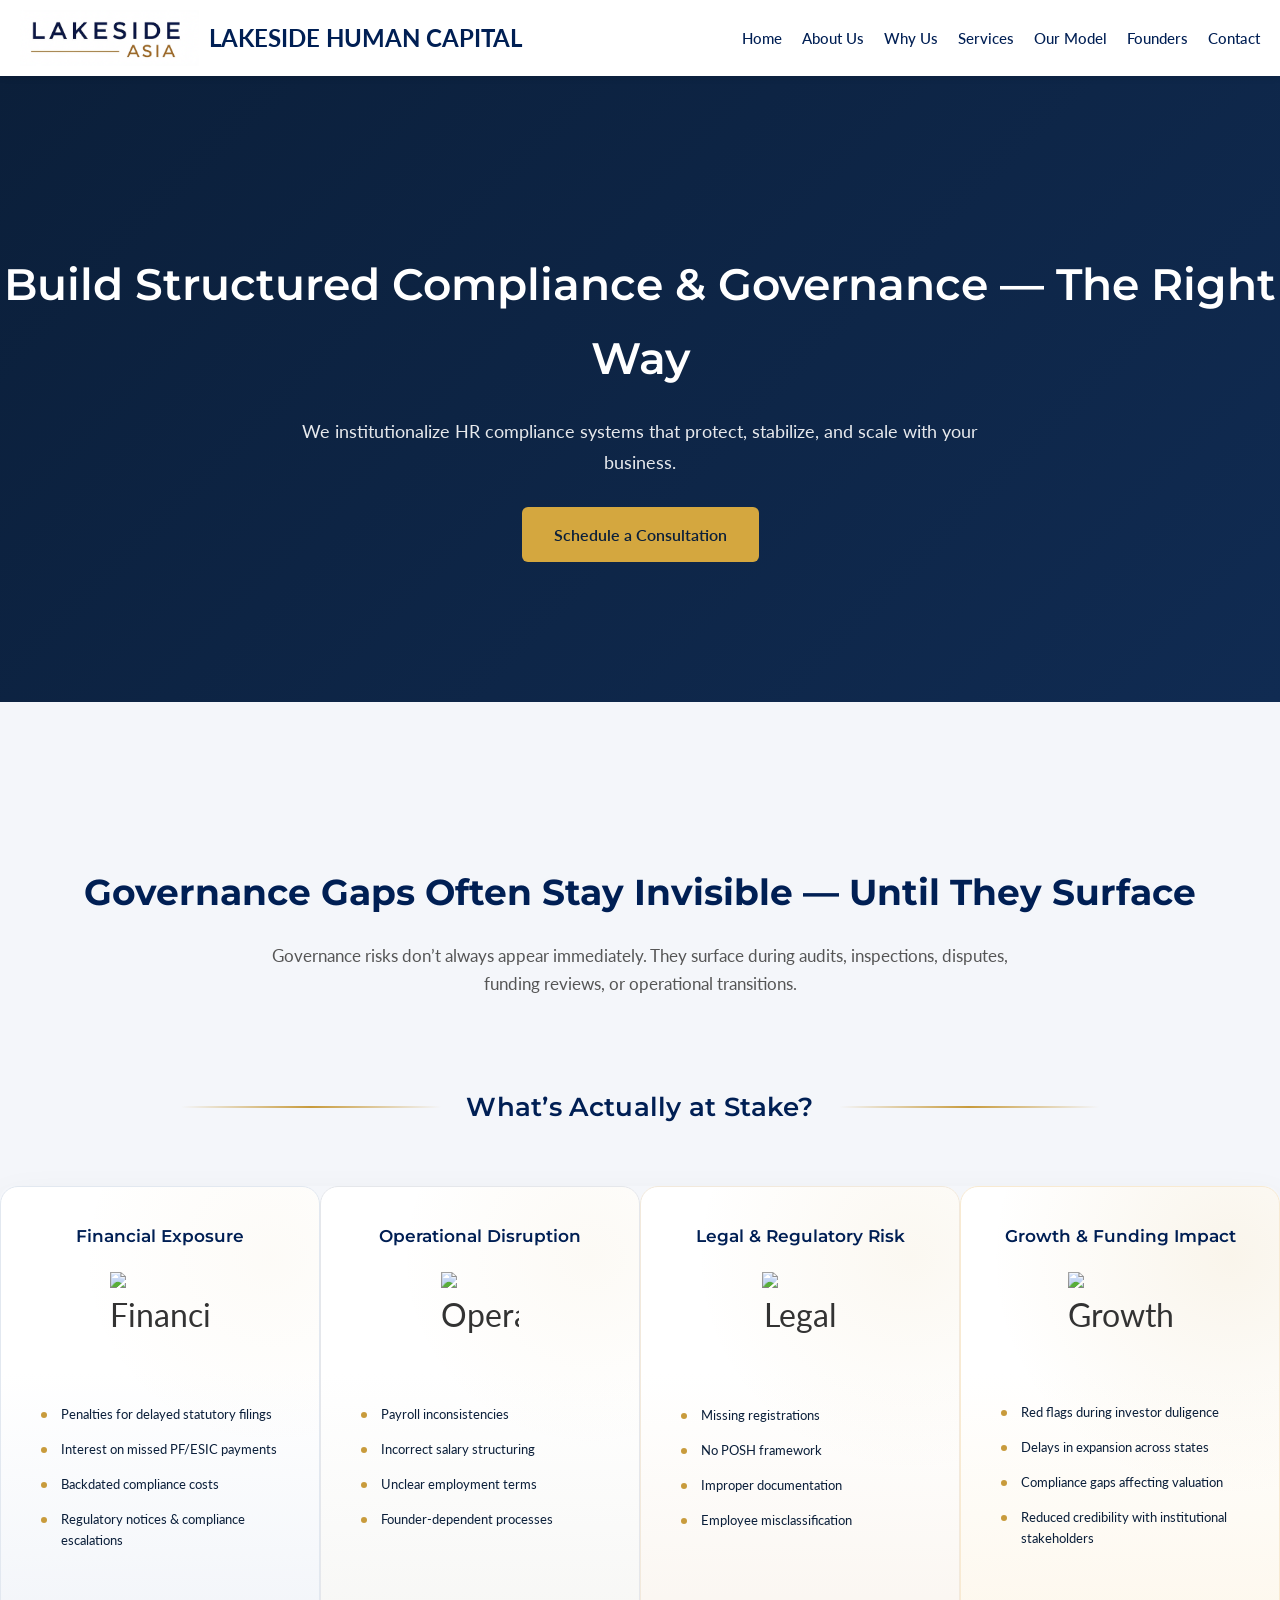
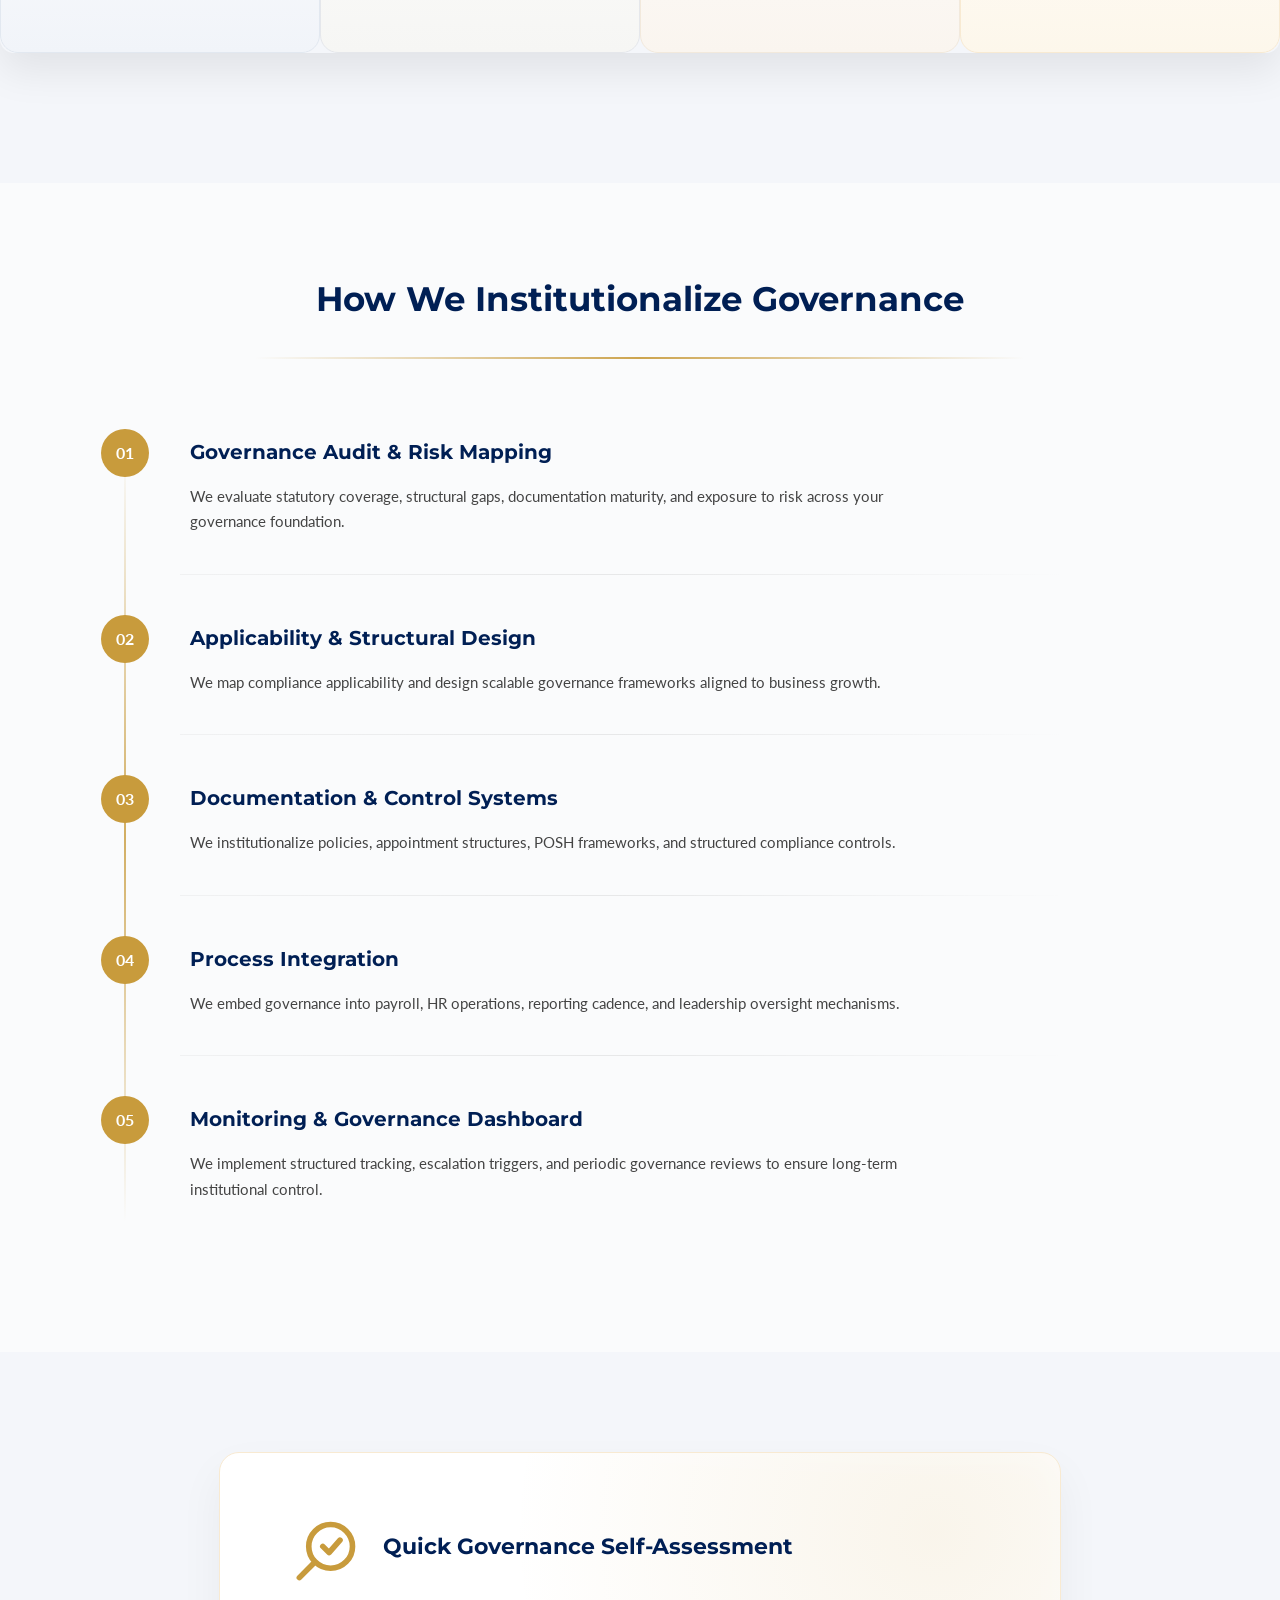
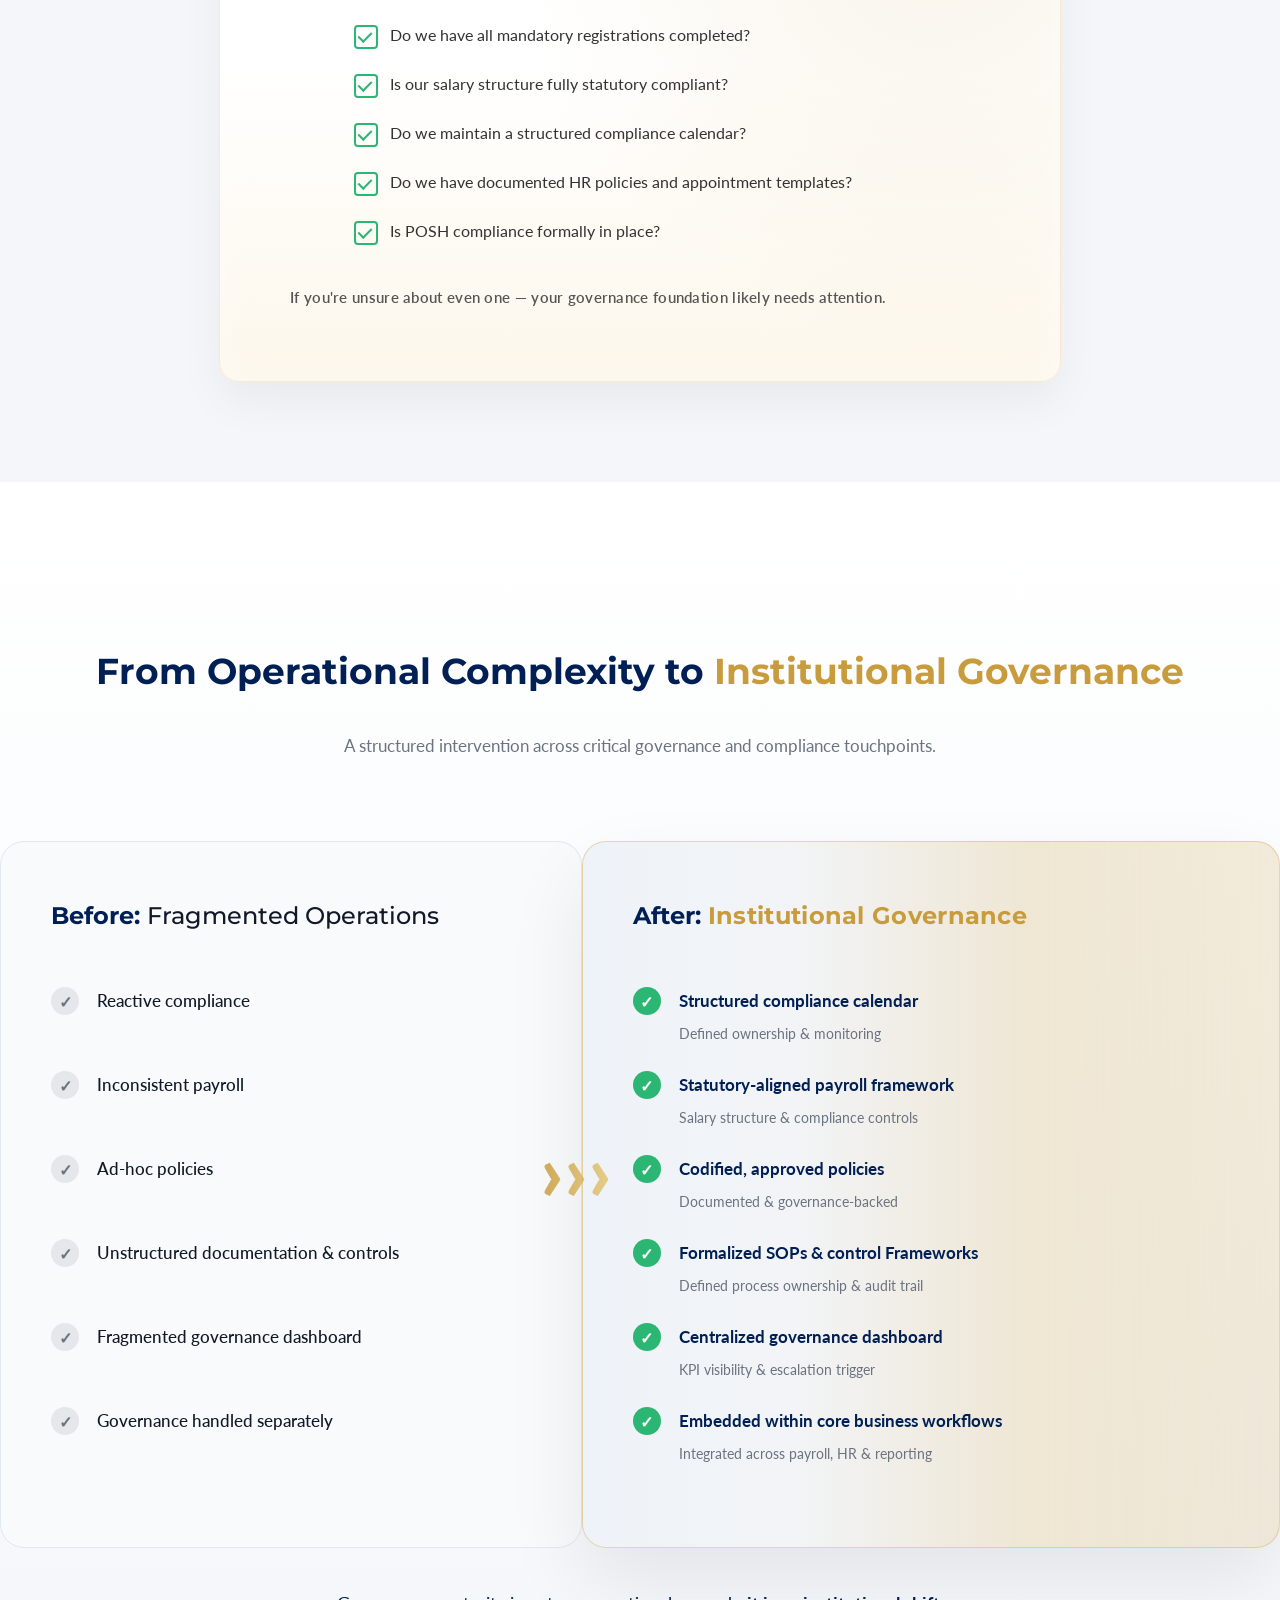
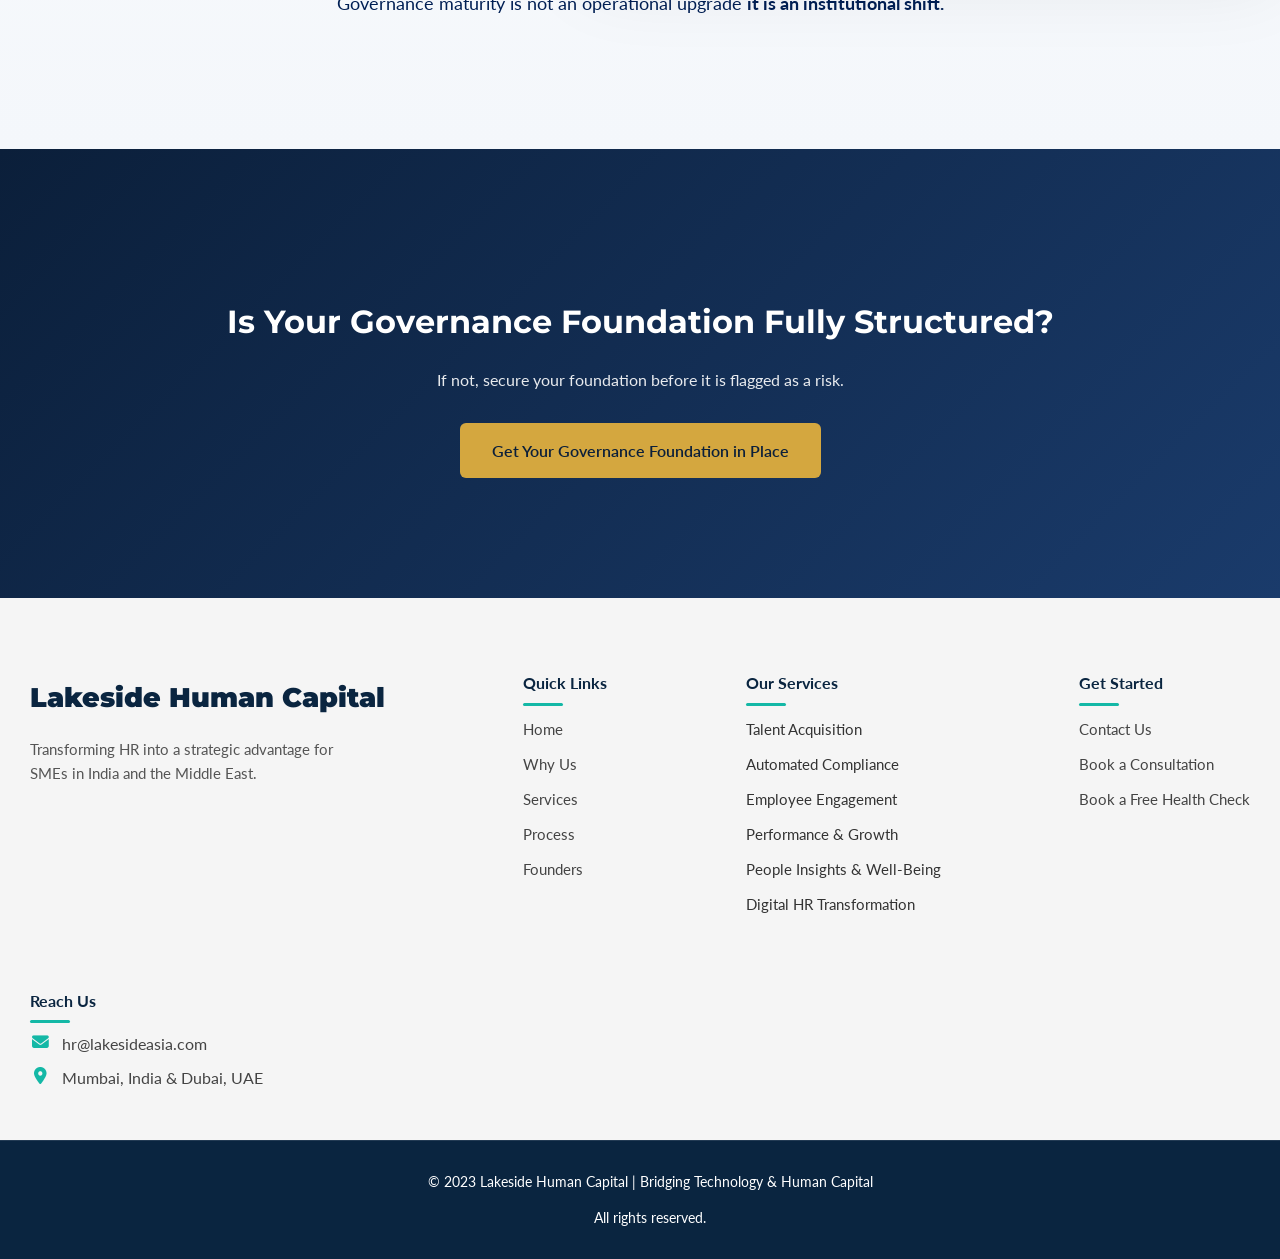
==== governance.html @ a08f35da "Update governance.html" ====
<!DOCTYPE html>
<html lang="en">
<head>
  <meta charset="UTF-8" />
  <meta name="viewport" content="width=device-width, initial-scale=1.0"/>
  <title>Lakeside Human Capital | People + Technology</title>

    <!-- ✅ Load Google Fonts -->
  <link href="https://fonts.googleapis.com/css2?family=Lato:wght@300;400;700&family=Montserrat:wght@500;600;700&display=swap" rel="stylesheet">

   <link rel="stylesheet" href="https://cdnjs.cloudflare.com/ajax/libs/font-awesome/6.4.0/css/all.min.css">
  <link rel="stylesheet" href="assets/css/style.css?v=5" />

  <!-- Smooth Scroll -->
  <style>
    html {
      scroll-behavior: smooth;
    }
  </style>

 </head>
<body>

 <!-- Header -->
<header>
  <a href="index.html" class="brand">
    <img src="assets/Lakeside Human Capital Logo.png" alt="Lakeside Human Capital Logo" class="logo-img" />
    <span class="brand-name">
      <strong class="brand-bold">LAKESIDE HUMAN CAPITAL</strong> 
    </span>
  </a>
      <!-- add this inside header, after your <nav> -->
  <button class="menu-toggle" aria-label="Open menu" aria-expanded="false">☰</button>
  
  <nav>
    <ul>
      <li><a href="/" class="active">Home</a>
      <li><a href="about.html">About Us</a></li>
      <li><a href="#why-us">Why Us</a></li>
      <li><a href="services.html">Services</a></li>
      <li><a href="#our-model">Our Model</a></li>
      <li><a href="#about">Founders</a></li>
      <li><a href="contact.html">Contact</a></li>
    </ul>
  </nav>
</header>
  

  <!-- ✅ Add the mobile nav block right AFTER the header -->
  <nav class="mobile-nav" aria-hidden="true">
    <ul>
      <li><a href="#home">Home</a></li>
      <li><a href="about.html">About Us</a></li>
      <li><a href="#why-us">Why Us</a></li>
      <li><a href="#services">Services</a></li>
      <li><a href="#our-model">Our Model</a></li>
      <li><a href="#about">Founders</a></li>
      <li><a href="contact.html">Contact</a></li>
    </ul>
  </nav>

 <!-- ================= HERO SECTION ================= -->

<section class="governance-hero">
  <div class="container">
    <h1>Build Structured Compliance & Governance — The Right Way</h1>
    <p class="hero-subtext">
      We institutionalize HR compliance systems that protect, stabilize, and scale with your business.
    </p>
    <a href="#" class="primary-btn">Schedule a Consultation</a>
  </div>
</section>



<!-- ================= AWARENESS SECTION ================= -->

  <section class="governance-awareness">
  <div class="container">

    <h2>Governance Gaps Often Stay Invisible — Until They Surface</h2>

    <p class="awareness-intro">
      Governance risks don’t always appear immediately. They surface during audits,
      inspections, disputes, funding reviews, or operational transitions.
    </p>

    <div class="stake-header">
      <span class="stake-line"></span>
      <h3>What’s Actually at Stake?</h3>
      <span class="stake-line"></span>
    </div>

        <div class="cards-row">

        <!-- Card 1: Financial Exposure -->
        <div class="card-financial">
          <h2 class="card-title card-title-financial">Financial Exposure</h2>
          <img
            class="card-icon"
            src="https://static.codia.ai/s/20260228170225-image_2923df8c-c783-4b1c-b81a-6d0dd4dacc1b.png"
            width="88" height="60"
            alt="Financial Exposure icon"
          />
          <ul class="bullet-list" style="margin-top:20px;">
            <li class="bullet-item">
              <p class="bullet-text bullet-text-financial-1">Penalties for delayed statutory filings</p>
            </li>
            <li class="bullet-item">
              <p class="bullet-text bullet-text-financial-2">Interest on missed PF/ESIC payments</p>
            </li>
            <li class="bullet-item">
              <p class="bullet-text bullet-text-financial-3">Backdated compliance costs</p>
            </li>
                        <li class="bullet-item">
              <p class="bullet-text bullet-text-financial-3">Regulatory notices & compliance escalations</p>
            </li>
          </ul>
        </div>

        <!-- Card 2: Operational Disruption -->
        
          <div class="card-operational">
            <h2 class="card-title card-title-operational">Operational Disruption</h2>
            <img
              class="card-icon"
              src="https://static.codia.ai/s/20260228170225-image_1666ac83-fdac-48ef-8e95-d6273c34fb3f.png"
              width="74" height="64"
              alt="Operational Disruption icon"
            />
            <ul class="bullet-list" style="margin-top:20px;">
              <li class="bullet-item">
                <p class="bullet-text bullet-text-operational-1">Payroll inconsistencies</p>
              </li>
              <li class="bullet-item">
                <p class="bullet-text bullet-text-operational-2">Incorrect salary structuring</p>
              </li>
              <li class="bullet-item">
                <p class="bullet-text bullet-text-operational-3">Unclear employment terms</p>
              </li>
              <li class="bullet-item">
                <p class="bullet-text bullet-text-operational-4">Founder-dependent processes</p>
              </li>
            </ul>
          </div>
        

        <!-- Card 3: Legal & Regulatory Risk -->
        <div class="card-legal">
          <h2 class="card-title card-title-legal">Legal &amp; Regulatory Risk</h2>
          <img
            class="card-icon"
            src="https://static.codia.ai/s/20260228170225-image_c558d57e-c07f-4dfd-801f-42fd0d0f480d.png"
            width="69" height="61"
            alt="Legal and Regulatory Risk icon"
          />
          <ul class="bullet-list" style="margin-top:21px;">
            <li class="bullet-item">
              <p class="bullet-text bullet-text-legal-1">Missing registrations</p>
            </li>
            <li class="bullet-item">
              <p class="bullet-text bullet-text-legal-2">No POSH framework</p>
            </li>
            <li class="bullet-item">
              <p class="bullet-text bullet-text-legal-3">Improper documentation</p>
            </li>
            <li class="bullet-item">
              <p class="bullet-text bullet-text-legal-4">Employee misclassification</p>
            </li>
          </ul>
        </div>

        <!-- Card 4: Growth & Funding Impact -->
        <div class="card-growth">
          <h2 class="card-title card-title-growth">Growth &amp; Funding Impact</h2>
          <img
            class="card-icon"
            src="https://static.codia.ai/s/20260228170225-image_f20ab181-36a1-46d6-8f00-a669fbfe04bb.png"
            width="75" height="49"
            alt="Growth and Funding Impact icon"
          />
          <ul class="bullet-list" style="margin-top:18px;">
            <li class="bullet-item">
              <p class="bullet-text bullet-text-growth-1">Red flags during investor duligence</p>
            </li>
            <li class="bullet-item">
              <p class="bullet-text bullet-text-growth-2">Delays in expansion across states</p>
            </li>
            <li class="bullet-item">
              <p class="bullet-text bullet-text-growth-4">Compliance gaps affecting valuation</p>
            </li>
            <li class="bullet-item">
              <p class="bullet-text bullet-text-growth-4">Reduced credibility with institutional stakeholders</p>
            </li>
          </ul>
        </div>

        </div>
      
    </div>
</section>



  <!-- ================= HOW WE INSTITUTIONALIZE GOVERNANCE ================= -->

<section class="governance-framework">
  <div class="framework-container">

    <h2 class="framework-heading">
      How We Institutionalize Governance
    </h2>

    <div class="framework-steps">

      <!-- Step 01 -->
      <div class="framework-step">
        <div class="step-left">
          <div class="step-circle">01</div>
        </div>
        <div class="step-right">
          <h3>Governance Audit & Risk Mapping</h3>
          <p>
            We evaluate statutory coverage, structural gaps, documentation maturity,
            and exposure to risk across your governance foundation.
          </p>
        </div>
      </div>

      <!-- Step 02 -->
      <div class="framework-step">
        <div class="step-left">
          <div class="step-circle">02</div>
        </div>
        <div class="step-right">
          <h3>Applicability & Structural Design</h3>
          <p>
            We map compliance applicability and design scalable governance
            frameworks aligned to business growth.
          </p>
        </div>
      </div>

      <!-- Step 03 -->
      <div class="framework-step">
        <div class="step-left">
          <div class="step-circle">03</div>
        </div>
        <div class="step-right">
          <h3>Documentation & Control Systems</h3>
          <p>
            We institutionalize policies, appointment structures, POSH frameworks,
            and structured compliance controls.
          </p>
        </div>
      </div>

      <!-- Step 04 -->
      <div class="framework-step">
        <div class="step-left">
          <div class="step-circle">04</div>
        </div>
        <div class="step-right">
          <h3>Process Integration</h3>
          <p>
            We embed governance into payroll, HR operations, reporting cadence,
            and leadership oversight mechanisms.
          </p>
        </div>
      </div>

      <!-- Step 05 -->
      <div class="framework-step">
        <div class="step-left">
          <div class="step-circle">05</div>
        </div>
        <div class="step-right">
          <h3>Monitoring & Governance Dashboard</h3>
          <p>
            We implement structured tracking, escalation triggers, and periodic
            governance reviews to ensure long-term institutional control.
          </p>
        </div>
      </div>

    </div>

  </div>
</section>

  

<!-- ================= SELF ASSESSMENT ================= -->

<section class="governance-selfcheck">
  <div class="container">

    <div class="selfcheck-card">

      <div class="selfcheck-header">
<div class="selfcheck-icon">
  <svg width="68" height="68" viewBox="0 0 24 24" fill="none"
       stroke="#c89b3c" stroke-width="1.8"
       stroke-linecap="round" stroke-linejoin="round">

    <!-- Magnifier Circle -->
    <circle cx="13" cy="11" r="7"></circle>

    <!-- Handle (now on left side) -->
    <line x1="7.5" y1="16.5" x2="3" y2="21"></line>

    <!-- Check inside circle (correct direction) -->
    <polyline points="10.5 11 12.5 13 16 9"></polyline>

  </svg>
</div>
        <h3>Quick Governance Self-Assessment</h3>
      </div>

      <ul class="selfcheck-list">
        <li>
          <span class="custom-check"></span>
          Do we have all mandatory registrations completed?
        </li>
        <li>
          <span class="custom-check"></span>
          Is our salary structure fully statutory compliant?
        </li>
        <li>
          <span class="custom-check"></span>
          Do we maintain a structured compliance calendar?
        </li>
        <li>
          <span class="custom-check"></span>
          Do we have documented HR policies and appointment templates?
        </li>
        <li>
          <span class="custom-check"></span>
          Is POSH compliance formally in place?
        </li>
      </ul>

      <p class="selfcheck-note">
        If you're unsure about even one — your governance foundation likely needs attention.
      </p>

    </div>

  </div>
</section>



<!-- =========================================
     GOVERNANCE STORY SECTION - PREMIUM - 3
========================================= -->

<section class="governance-story-section">
  <div class="container">

    <!-- Header -->
    <div class="story-header">
      <h2>From Operational Complexity to <span>Institutional Governance</span></h2>
      <p>
        A structured intervention across critical governance and compliance touchpoints.
      </p>
    </div>

    <!-- Two Containers -->
    <div class="story-wrapper">

      <!-- BEFORE CONTAINER -->
      <div class="story-container story-container-before">
        <h3>Before: <span class="before-highlight">Fragmented Operations</span></h3>

        <ul class="story-list">
          <li>
            <span class="check check-muted">✓</span>
            <div class="story-text">
              <strong>Reactive compliance</strong>
            </div>
          </li>

          <li>
            <span class="check check-muted">✓</span>
            <div class="story-text">
              <strong>Inconsistent payroll</strong>
            </div>
          </li>

          <li>
            <span class="check check-muted">✓</span>
            <div class="story-text">
              <strong>Ad-hoc policies</strong>
            </div>
          </li>

          <li>
            <span class="check check-muted">✓</span>
            <div class="story-text">
              <strong>Unstructured documentation & controls</strong>
            </div>
          </li>

                    <li>
            <span class="check check-muted">✓</span>
            <div class="story-text">
              <strong>Fragmented governance dashboard</strong>
            </div>
          </li>

          <li>
  <span class="check check-muted">✓</span>
  <div class="story-text">
    <strong>Governance handled separately</strong>
  </div>
</li>
          
        </ul>
      </div>

<!-- CHEVRON FLOW -->
<div class="story-flow">
    <span>&#8250;&#8250;&#8250;</span>
</div>
      
      <!-- AFTER CONTAINER -->
      <div class="story-container story-container-after">
        <h3>After: <span class="after-highlight">Institutional Governance</span></h3>

        <ul class="story-list">
          <li>
            <span class="check check-green">✓</span>
            <div class="story-text">
              <strong>Structured compliance calendar</strong>
              <span class="sub">Defined ownership & monitoring</span>
            </div>
          </li>

          <li>
            <span class="check check-green">✓</span>
            <div class="story-text">
              <strong>Statutory-aligned payroll framework</strong>
              <span class="sub">Salary structure & compliance controls</span>
            </div>
          </li>

          <li>
            <span class="check check-green">✓</span>
            <div class="story-text">
              <strong>Codified, approved policies</strong>
              <span class="sub">Documented & governance-backed</span>
            </div>
          </li>

          <li>
            <span class="check check-green">✓</span>
            <div class="story-text">
              <strong>Formalized SOPs & control Frameworks</strong>
              <span class="sub">Defined process ownership & audit trail</span>
            </div>
          </li>

                    <li>
            <span class="check check-green">✓</span>
            <div class="story-text">
              <strong>Centralized governance dashboard</strong>
              <span class="sub">KPI visibility & escalation trigger</span>
            </div>
          </li>

          <li>
  <span class="check check-green">✓</span>
  <div class="story-text">
    <strong>Embedded within core business workflows</strong>
    <span class="sub">Integrated across payroll, HR & reporting</span>
  </div>
</li>          
          
        </ul>
      </div>

           
    </div>

         

    <!-- Closing Line -->
    <div class="story-closing">
      Governance maturity is not an operational upgrade <strong>it is an institutional shift.</strong>
    </div>

  </div>
</section>

  


  <!-- ================= GOVERNANCE CTA ================= -->

  <section class="governance-cta">
  <div class="container">

    <h2>Is Your Governance Foundation Fully Structured?</h2>

    <p class="cta-text">
      If not, secure your foundation before it is flagged as a risk.
    </p>

    <a href="#" class="primary-btn">
      Get Your Governance Foundation in Place
    </a>

  </div>
</section>


<!-- ================== FOOTER ================== -->
<footer class="site-footer">
  <div class="footer-container">

    <!-- Column 1: Brand + Tagline -->
    <div class="footer-column footer-brand">
      <h3 class="footer-logo">Lakeside Human Capital</h3>
      <p class="footer-tagline">
        Transforming HR into a strategic advantage for SMEs in India and the Middle East.
      </p>
    </div>

    <!-- Column 2: Quick Links -->
    <div class="footer-column explore-sub">
      <h4 class="sub-heading teal-underline">Quick Links</h4>
      <ul>
        <li><a href="./index.html">Home</a></li>
        <li><a href="./index.html#why-us">Why Us</a></li>
        <li><a href="./index.html#services">Services</a></li>
        <li><a href="./index.html#our-model">Process</a></li>
        <li><a href="./index.html#about">Founders</a></li>
      </ul>
    </div>

    <!-- Column 3: Our Services -->
    <div class="footer-column explore-sub">
      <h4 class="sub-heading teal-underline">Our Services</h4>
      <ul>
        <li><a href="./services/talent-acquisition.html">Talent Acquisition</a></li>
        <li><a href="./services/automated-compliance.html">Automated Compliance</a></li>
        <li><a href="./services/employee-engagement.html">Employee Engagement</a></li>
        <li><a href="./services/performance-management.html">Performance & Growth</a></li>
        <li><a href="./services/wellbeing.html">People Insights & Well-Being</a></li>
        <li><a href="./services/HR-transformation.html">Digital HR Transformation</a></li>
      </ul>
    </div>

    <!-- Column 4: Get Started (New CTA Column) -->
    <div class="footer-column explore-sub">
      <h4 class="sub-heading teal-underline">Get Started</h4>
      <ul>
        <li><a href="./contact.html">Contact Us</a></li>
        <li><a href="https://calendly.com/sweetyvasani/30min" target="_blank" rel="noopener noreferrer">Book a Consultation</a></li>
        <li><a href="https://forms.gle/rsZpRCJudDQxaKkz8" target="_blank" rel="noopener noreferrer">Book a Free Health Check</a></li>
      </ul>
    </div>

    <!-- Column 5: Reach Us (Renamed Contact Column) -->
    <div class="footer-column footer-contact">
      <h4 class="sub-heading teal-underline">Reach Us</h4>
      <p>
        <i class="fa-solid fa-envelope"></i>
        <a href="mailto:hr@lakesideasia.com">hr@lakesideasia.com</a>
      </p>
      <p>
        <i class="fa-solid fa-location-dot"></i>
        Mumbai, India & Dubai, UAE
      </p>
    </div>

  </div>

  <!-- Bottom line -->
  <div class="footer-bottom">
    <p>© 2023 Lakeside Human Capital | Bridging Technology & Human Capital</p>
    <p>All rights reserved.</p>
  </div>
</footer>

  <script>
document.addEventListener('DOMContentLoaded', function() {
  const toggle = document.querySelector('.menu-toggle');
  const mobileNav = document.querySelector('.mobile-nav');

  if (!toggle || !mobileNav) return;

  toggle.addEventListener('click', function(e) {
    e.stopPropagation();
    mobileNav.classList.toggle('open');
    const opened = mobileNav.classList.contains('open');
    toggle.setAttribute('aria-expanded', opened ? 'true' : 'false');
  });

  // close when clicking outside the mobile menu
  document.addEventListener('click', function(e) {
    if (!mobileNav.classList.contains('open')) return;
    if (mobileNav.contains(e.target) || toggle.contains(e.target)) return;
    mobileNav.classList.remove('open');
    toggle.setAttribute('aria-expanded', 'false');
  });
});
</script>



</body>
</html>
---- assets/css/style.css ----
/* ================== GLOBAL ================== */
body {
  margin: 0;
  font-family: 'Lato', sans-serif;
  color: #333;
  line-height: 1.7;
}

/* Force hide hamburger on desktop */
.menu-toggle {
  display: none !important;
}

/* Headings & Brand Font */
h1, h2, h3 {
  font-family: 'Montserrat', sans-serif;  
}

.navbar-brand {
  font-family: 'Montserrat', sans-serif;
  font-weight: 700;
  letter-spacing: 1px;
  color: #0b1f3b;
}

html, body {
  overflow-x: hidden;
}

/* ================== GLOBAL SECTION HEADINGS ================== */

.section-title {
  font-size: 2.2rem;
  font-weight: 700;
  color: #001F54;
  text-align: center;
  margin-bottom: 20px;
}

.section-subtitle {
  font-size: 1rem;
  color: #4b5563;
  line-height: 1.6;
  max-width: 700px;
  margin: 0 auto 50px;
  text-align: center;
}

/* ================== GLOBAL MOBILE HEADING FIX ================== */

@media (max-width: 768px) {

  .section-title,
  .page-header h1,
  .lakeside-difference .section-title,
  .framework-blueprint .section-title,
  .growth-dilemma .section-title {
    font-size: 22px !important;
    line-height: 1.3;
    margin-bottom: 16px;
    padding: 0 1.2rem;
  }

}

/* ================== HEADER ================== */
header {
  position: fixed;          
  top: 0;
  left: 0;
  width: 100%;
  display: flex;
  align-items: center;   /* keeps logo + text aligned vertically */
  justify-content: space-between;   /* ✅ logo left, nav right */
  background: #fff;        /* White background */
  padding: 10px 20px;
  z-index: 1000;
  box-shadow: 0 2px 6px rgba(0,0,0,0.1); /* subtle shadow */
  box-sizing: border-box;   /* ✅ include padding inside width */
}

/* Brand block (logo + text) */
header .brand {
  display: flex;
  align-items: center;   /* ✅ keeps text vertically centered with logo */
  text-decoration: none;
  flex-shrink: 0;   /* ✅ logo never shrinks */
}

header img {
  height: 64px;   /* mobile / default */
  width: auto;
}

@media (min-width: 1024px) {
  header img {
    height: 56px; /* desktop */
  }
}

header .brand-name {
  font-size: 24px;
  font-weight: 600;
  color: #001F54;   /* Navy text */
  margin-left: 10px;
  white-space: nowrap;   /* ✅ keeps text on one line */
}

/* navigation menu */

header nav {
  flex: 1;               /* ✅ nav takes remaining space */
  display: flex;
  justify-content: flex-end; /* ✅ push items to the right */
  min-width: 0;          /* ✅ allow shrinking */
}

header nav ul {
  display: flex;
  flex-wrap: wrap;       /* ✅ prevent overflow by wrapping */
  list-style: none;
  margin: 0;
  padding: 0;
}

header nav ul li {
  margin-left: 20px;
  white-space: nowrap;   /* ✅ keep items on one line each */
}

header nav ul li a {
  text-decoration: none;
  font-size: 15px;  /* ✅ slightly smaller text */
  font-weight: 500;
  color: #001F54;   /* Navy text */
  transition: color 0.3s ease, border-bottom 0.3s ease;
}

header nav ul li a:hover {
  color: #14b8a6; /* ✅ Teal hover */
  border-bottom: 2px solid #14b8a6; /* ✅ Teal underline */
  padding-bottom: 2px;
}

/* Push page content down so it doesn’t hide under sticky nav */
body {
  padding-top: 70px; /* adjust depending on navbar height */
}

/* ================== HERO ================== */
.hero {
  display: flex;
  justify-content: center; /* ✅ aligns text to the center */
  align-items: center; 
  text-align: center;          
  padding: 3rem 1.5rem;
  background-image: 
  linear-gradient(rgba(0, 90, 156, 0.5), rgba(0, 90, 156, 0.6)),
  url('https://images.unsplash.com/photo-1556761175-5973dc0f32e7?q=80&w=2832&auto=format&fit=crop');
  background-size: cover;
  background-position: center;
  background-repeat: no-repeat;
  position: relative;
  min-height: 450px;
  color: #fff;
  padding-top: 6rem;
}

/* Dark overlay */
.hero::before {
  content: "";
  position: absolute;
  top: 0; left: 0; right: 0; bottom: 0;
  background: rgba(0, 0, 0, 0.35);
  z-index: 0;
}

.hero-content {
  position: relative;
  z-index: 1;
  max-width: 1250px;
  width: 100%;
  margin: 0 auto;
  animation: fadeIn 1.5s ease-in-out;
  transform: translateY(-40px);   /* ⬅ moves text upward only */
  }

/* Heading */
.hero h1 {
  font-size: 3.2rem;
  margin-bottom: 56px;  /* ✅ increase spacing below heading */
  font-weight: 700;
  color: #fff;
  white-space: normal; /* ✅ allow wrapping */
  text-shadow: 2px 2px 6px rgba(0,0,0,0.5);
  animation: fadeInUp 1.2s ease-in-out;
  line-height: 1.05;
  leading:tight; 
 }

.hero-subline {
  font-size: 12px;
  font-weight: 500;
  opacity: 0.85;
  letter-spacing: 0.5px;
  color: rgba(255, 255, 255, 0.85);
  margin-top: 0;
  margin-bottom: 26px;
}

/* Subtext */
.hero p {
  font-size: 1.2rem;
  margin-top: 0.5rem; /* ✅ Add this to control spacing from heading */
  margin-bottom: 36px;
  line-height: 1.6;
  color: #fff;
  white-space: normal;
  text-shadow: 1px 1px 4px rgba(0,0,0,0.5);
  animation: fadeInUp 1.5s ease-in-out;
  max-width: 900px;
  margin-left: auto;  /* ✅ Add this */
  margin-right: auto; /* ✅ Add this */
}

/* CTA Buttons */
.btn-primary,
.btn-secondary {
  background: #9C7C4C;        /* Gold brand color */
  color: #FFFF !important;     /* White text */
  min-width: 270px;           /* ✅ wider for longer text (was 250px) */
  height: 58px;               /* ✅ slightly taller for better proportion */
  display: inline-flex;       /* centers content horizontally & vertically */
  align-items: center;
  justify-content: center;
  margin: 0.5rem;
  border-radius: 999px;
  text-decoration: none;
  font-family: 'Open Sans', sans-serif;
  font-weight: 700;
  font-size: 1.1rem;
  line-height: 1.6rem;
  border: none;
  transition: all 0.3s ease;
  animation: fadeInUp 1.8s ease-in-out;
  text-align: center;         /* ✅ ensures multi-line text stays centered */
  padding: 0 1.2rem;          /* ✅ adds a bit of breathing room inside */
  box-sizing: border-box;     /* ✅ keeps size consistent */
}

/* Hover effect */
.btn-primary:hover,
.btn-secondary:hover {
  background: #7d633d;        /* Darker gold on hover */
  transform: translateY(-3px);
}


/* ================== ANIMATIONS ================== */
@keyframes fadeIn {
  from { opacity: 0; }
  to { opacity: 1; }
}

@keyframes fadeInUp {
  from {
    opacity: 0;
    transform: translateY(20px);
  }
  to {
    opacity: 1;
    transform: translateY(0);
  }
}




/* ================== CTA ================== */
.cta-banner {
  background: #0a2540;
  color: #fff;
  text-align: center;
  padding: 2rem;
}


/* ================== PAGE HEADERS ================== */
.page-header {
  padding: 2rem 2rem;
  text-align: center;
  background: #fff;
}


.page-headers + .founders {
  margin-top: 30px; /* space between para and images */
}

.page-header p {
  font-size: 1.1rem;
  color: #4b5563;
  font-weight: 600;
margin-bottom: 16px !important; /* ✅ reduce gap below intro paragraph */
}

.page-header .lead-subtitle {
  font-size: 16px;
  line-height: 1.95;
  color: #5c6b82;
  letter-spacing: 0.3px;
  font-weight: 700;
  margin-bottom: 20px !important;
}


/* ---------- WHY US ---------- */

/* ================= Lakeside Difference Section ================= */

.lakeside-difference {
  padding: 140px 0;
  background-image: url("../Impact-Background-image.jpg");
  background-size: cover;
  background-position: center;
  background-repeat: no-repeat;
  position: relative;
}

.lakeside-difference::before {
  content: "";
  position: absolute;
  inset: 0;
  background: rgba(255, 255, 255, 0.60);
  z-index: 0;
}

.lakeside-difference .container {
  max-width: 1380px;
  margin: 0 auto;
  padding: 0 40px;
  position: relative;
  z-index: 1;
}

/* NEW WRAPPER FOR COLUMNS */
.difference-columns {
  display: flex;
  gap: 80px;
  margin-top: 70px;
  align-items: flex-start;   /* ADD THIS */
}




/* Vertical separator */
.difference-columns::after {
  content: "";
  position: absolute;
  top: 155px;         /* slightly tighter */
  bottom: 135px;      /* tighter end */
  left: 45%;
  width: 1px;
  background: linear-gradient(
    to bottom,
    transparent,
    rgba(212, 167, 63, 0.18),
    rgba(212, 167, 63, 0.18),
    transparent
  );
}

/* LEFT SIDE */

/* Unified Subheading Style */

.difference-subheading {
   font-size: 1.3rem;
    color: #1E5EFF;
  font-weight: 600;
  margin-bottom: 70px;
}

.capability-row h3 {
  font-size: 1.3rem;
  color: #1E5EFF;  /* Strategic Blue Accent */
  font-weight: 600;
}

.industry-row h3 {
  font-size: 1.3rem;
  color: #1E5EFF;
  font-weight: 600;
}


.difference-left {
  flex: 0 0 42%;
  max-width: 100%;
  }

.difference-right {
  flex: 0 0 58%;
   margin-top: -2px;
  padding-top: 30px;
  border-top: 1px solid rgba(0, 31, 84, 0.08);
}


/* LIST */
.difference-list {
  list-style: none;
  padding: 0;
  margin: 0;
  width: 100%;
}

.difference-list li {
  margin-bottom: 57px;
  position: relative;
  padding-left: 30px;
  max-width: 95%;
}

/* Green Tick */
.difference-list li::before {
  content: "✔";
  position: absolute;
  left: 0;
  top: 2px;
  color: #2BB673;
  font-size: 22px;
  font-weight: 800;
}

/* Title inside each point */
.difference-list h4 {
  font-size: 1.22rem;
  color: #001F54;
  margin-bottom: 2px;
  font-weight: 700;  
}

/* Supporting text */
.difference-list p {
  font-size: 1.03rem;
  color: #4b5563;
  line-height: 1.7;
  margin: 0;
}

/* ===========Institutional Capability – Horizontal Cards=========*/

.capability-row {
  margin-bottom: 50px;
}

.capability-cards {
  display: flex;
  gap: 18px;
}

.cap-card {
  flex: 1;
  background: #ffffff;
  padding: 26px 28px;
  border-radius: 14px;

 border-top: 3px solid #2bb673; /* Default fallback */
  /* Elegant layered shadow */
  box-shadow: 
    0 6px 18px rgba(0, 21, 64, 0.08),
    0 2px 6px rgba(0, 21, 64, 0.04);

  font-size: 1rem;              /* Increased from 0.9 */
  font-weight: 500;
  color: #0f2a5c;               /* Slightly softer navy */
  line-height: 1.6;

  transition: transform 0.35s ease, box-shadow 0.35s ease;
}

.cap-card:nth-child(1) {
  border-top-color: #2bb673;   /* Green */
}

.cap-card:nth-child(2) {
  border-top-color: #d4a73f;   /* Gold */
}

.cap-card:nth-child(3) {
  border-top-color: #2c7be5;   /* Blue */
}

.cap-card:hover {
  transform: translateY(-6px);

  box-shadow: 
    0 18px 35px rgba(0, 21, 64, 0.12),
    0 6px 12px rgba(0, 21, 64, 0.06);
}

.cap-highlight {
  display: block;
  font-size: 1.35rem;
  font-weight: 700;
  color: #001F54;
  margin-bottom: 8px;
}

.cap-card p {
  margin: 0;
  font-size: 0.95rem;
  color: #4b5563;
  line-height: 1.6;
}
/* =========== Industry Footprint – Compact Vertical Cards ========= */

.industry-cards {
  display: flex;
  flex-direction: column;
  gap: 18px;
}

.industry-mini-card {
  background: #ffffff;
  padding: 22px 25px;
  border-radius: 14px;
  border: 1.5px solid transparent;   /* ADD THIS */
  background-clip: padding-box;      /* ADD THIS */
  box-shadow: 
    0 10px 28px rgba(0, 21, 64, 0.07),
    0 3px 8px rgba(0, 21, 64, 0.04);
  position: relative;
  overflow: hidden;
  transition: transform 0.3s ease, box-shadow 0.3s ease;
  z-index: 1;
}

.industry-mini-card::before {
  content: "";
  position: absolute;
  inset: -3px;
  border-radius: 17px; /* 14px + 3 */
  background: conic-gradient(
    from 0deg,
    #2bb673,
    #d4a73f,
    #2c7be5,
    #2bb673
  );
  animation: rotateGlow 12s linear infinite;
  opacity: 0.45;
  z-index: -1;
}

.industry-mini-card::after {
  content: "";
  position: absolute;
  inset: 2px;
  border-radius: 12px; /* 14 - 2 */
  background: #ffffff;
  z-index: -1;
}

.impact-card:nth-child(1) {
    box-shadow:
    0 0 0 2px rgba(94, 185, 135, 0.08),
    0 10px 25px rgba(94, 185, 135, 0.12);
}


.impact-card:nth-child(2) {
      box-shadow:
    0 0 0 2px rgba(207, 168, 84, 0.08),
    0 10px 25px rgba(207, 168, 84, 0.12);
}

.impact-card:nth-child(3) {
      box-shadow:
    0 0 0 2px rgba(95, 146, 232, 0.08),
    0 10px 25px rgba(95, 146, 232, 0.12);
}


@keyframes rotateGlow {
  0% { transform: rotate(0deg); }
  100% { transform: rotate(360deg); }
}

.industry-mini-card:hover {
  transform: translateY(-6px);
  box-shadow: 0 20px 40px rgba(0, 21, 64, 0.12);
}

.industry-mini-card h4 {
  font-size: 0.95rem;
  color: #001F54;
  margin-bottom: 6px;
}

.industry-mini-card p {
  font-size: 0.95rem;
  color: #4b5563;
  line-height: 1.5;
  margin: 0;
}

/* ---------- Mobile View - Lakeside difference ---------- */

@media (max-width: 768px) {

  /* Reduce overall section padding */
  .lakeside-difference {
    padding: 80px 0;
  }

  .lakeside-difference .container {
    padding: 0 20px;
  }

  /* Stack left + right */
  .difference-columns {
    flex-direction: column;
    gap: 50px;
    margin-top: 50px;
    position: relative;
  }

  /* Remove vertical separator */
  .difference-columns::after {
    display: none;
  }

  /* Full width columns */
  .difference-left,
  .difference-right {
    flex: 1 1 100%;
    width: 100%;
  }

  /* Reduce list spacing */
  .difference-list li {
    margin-bottom: 32px;
    max-width: 100%;
  }

  .difference-subheading {
    margin-bottom: 35px;
    font-size: 1.15rem;
  }

  /* ===== Institutional Capability Cards ===== */

  .capability-cards {
    flex-direction: column;
    gap: 16px;
  }

  .cap-card {
    width: 100%;
    padding: 22px 20px;
  }

  .cap-highlight {
    font-size: 1.2rem;
  }

  /* ===== Industry Cards ===== */

  .industry-cards {
    gap: 16px;
  }

  .industry-mini-card {
    padding: 20px;
  }

  .industry-mini-card::before {
    opacity: 0.25;   /* reduce glow intensity on mobile */
  }

}


/* ---------- Remove underline for service links (broad first pass) ---------- */
/* Targets links that go to any /services/ page (safe & non-global) */
a[href*="/services/"] {
  text-decoration: none !important;
  color: inherit !important;
  border-bottom: none !important;
}

/* Fallback: target likely service-card selectors (if your markup uses these) */
.service-card a,
.service-card,
.services .service-card,
.service-item a {
  text-decoration: none !important;
  color: inherit !important;
  border-bottom: none !important;
}

/* Also remove from any nested elements or pseudo-elements */
a[href*="/services/"] *,
.service-card a * {
  text-decoration: none !important;
  border-bottom: none !important;
}
a[href*="/services/"]::after,
a[href*="/services/"]::before,
.service-card a::after,
.service-card a::before {
  content: none !important;
}

/* ============================= */
/* Wellbeing Page - Why it Matters */
/* ============================= */
.why-matters-container {
  display: flex;
  justify-content: space-between;
  align-items: stretch;  /* keeps blocks aligned */
  gap: 30px;             /* spacing between blocks */
  max-width: 1200px;
  margin: 0 auto 60px;   /* center + spacing below */
  padding: 2rem;
}

.why-matters-block {
  flex: 1;
}

.vertical-divider {
  border-left: 2px solid #0a7d7d; height: 100%; /* teal vertical line */
}

/* ============================= */
/* Explore this service */
/* ============================= */

.explore-link {
  display: inline-block;
  margin-top: 8px;
  font-size: 0.8rem;       /* small, subtle text */
  text-decoration: underline;
  color: #0645AD;          /* standard web link blue */
  font-weight: 500;
  transition: color 0.3s ease;
}

.service-card:hover .explore-link {
  color: #0a58ca;          /* teal hover, consistent with card hover */
}


/* ================== Growth Dilemma Section ================== */

/* Part 3: Growth Dilemma Styling */
.growth-dilemma {
  padding: 80px 0;
    background-color: #edf2f8;;
    font-family: 'Inter', sans-serif;
    color: #333;
}


.growth-cards {
  display: grid;
  grid-template-columns: repeat(auto-fit, minmax(300px, 1fr));
  gap: 30px;
  max-width: 1200px;
  margin: 0 auto;
  padding: 0 20px;
}

.growth-cards .card {
  background: #fff;
  padding: 40px 30px;
  border-radius: 12px;
  box-shadow: 0 8px 30px rgba(0, 31, 84, 0.06);
 border-bottom: 4px solid #9C7C4C; /* Gold Accent for all */
  text-align: left;
  transition: transform 0.35s ease;
}

.growth-cards .card:hover {
  transform: translateY(-8px);
  box-shadow: 0 18px 45px rgba(0, 31, 84, 0.12);
  border-bottom: 4px solid #9C7C4C;
  box-shadow:
    0 18px 45px rgba(0, 31, 84, 0.12),
    0 4px 0 #9C7C4C;
}

.growth-cards .card:hover h3 {
  color: #000f2e;
}

.card-icon {
  font-size: 2rem;
  margin-bottom: 20px;
}

.bridge-text {
  margin-top: 20px;
  padding-top: 20px;
  border-top: 2px solid #9C7C4C;  /* Lakeside Gold */
}

.growth-cards h3 {
font-size: 18px;
  font-weight: 600;
  color: #001F54;
  letter-spacing: -0.2px;
  line-height: 1.3;
  margin-bottom: 24px;
}

.growth-cards .card p {
  font-size: 15px;
  line-height: 1.7;
  color: #5f6b7a;
  margin-bottom: 10px;
}

.growth-cards .label {
  font-size: 14px;
  font-weight: 600;
  color: #1e5eff;
  margin-top: 12px; 
  margin-bottom: 6px;
  display: block;
}

.growth-cards .card p.label {
  margin-bottom: 6px;
}

/* ================== Mobile View of Growth Dilemma ================== */

@media (max-width: 768px) {

  .growth-dilemma {
    padding: 60px 0;
  }

.growth-dilemma .section-title {
  font-size: 22px;
  line-height: 1.3;
  margin-bottom: 16px;
}

.growth-dilemma .section-subtitle {
  font-size: 14px;
  line-height: 1.6;
  margin-bottom: 36px;
  padding: 0 1.5rem;
  max-width: 100%;
}
  
  .growth-cards {
    grid-template-columns: 1fr;   /* force single column */
    gap: 22px;
    padding: 0 1.2rem;
  }

  .growth-cards .card {
    padding: 26px 22px;
    border-radius: 14px;
  }

  .growth-cards .card:hover {
    transform: none;  /* disable hover on mobile */
    box-shadow: 0 8px 30px rgba(0, 31, 84, 0.06);
  }

  .growth-cards h3 {
    font-size: 17px;
    margin-bottom: 16px;
  }

  .growth-cards .card p {
    font-size: 14px;
  }

  .bridge-text {
    margin-top: 16px;
    padding-top: 16px;
  }

}


/* ================= Refined Blueprint Architecture ================= */

.framework-blueprint {
  padding: 140px 0;
  background: #f9fafc;
  text-align: center;
}


/* Layout wrapper */
.blueprint-wrapper {
  position: relative;
  max-width: 900px;
  margin: 100px auto;
  min-height: 600px;
}

/* CENTER CIRCLE (Adjusted Size + Better Balance) */
.blueprint-core {
  position: absolute;
  top: 50%;
  left: 50%;
  transform: translate(-50%, -50%);
  width: 220px;              /* Reduced from 280 */
  height: 220px;
  border-radius: 50%;
  background: #001F54;
  color: #fff;
  align-items: center;
  text-align: center;
  padding: 30px;
  flex-direction: column;
  justify-content: center;
  box-shadow: 0 30px 60px rgba(0, 21, 64, 0.18);
  display: flex;
  z-index: 1;
}

.blueprint-core h3 {
  font-size: 1.15rem;
  line-height: 1.4;
  margin-bottom: 10px;
}

.blueprint-core p {
  font-size: 0.9rem;
  line-height: 1.6;
  opacity: 0.9;
}

/* Step Blocks */
.blueprint-step {
  position: absolute;
  width: 260px;
  text-align: center;
  transform: translate(-50%, -50%); /* center the step on its coordinates */
}

.blueprint-step h4 {
  color: #001F54;
  margin-bottom: 10px;
  }

.blueprint-step p {
  font-size: 14px;
  color: #4b5563;
  line-height: 1.6;
    max-width: 260px;
  margin: 0 auto;
}

/* Brand Colored Numbers */
.step-1 span { color: #001F54; font-weight: 700; }
.step-2 span { color: #2bb673; font-weight: 700; }
.step-3 span { color: #d4a73f; font-weight: 700; }
.step-4 span { color: #2c7be5; font-weight: 700; }

/* Spacing Adjustments */
.step-1 {
  top: calc(50% - 280px);
  left: 50%;
}

.step-2 {
  top: 50%;
  left: calc(50% + 280px);
}

.step-3 {
  top: calc(50% + 280px);
  left: 50%;
}

.step-4 {
  top: 50%;
  left: calc(50% - 280px);
}


.process-arcs {
  position: absolute;
  top: 50%;
  left: 50%;
  transform: translate(-50%, -50%);
  z-index: 0;
  pointer-events: none;
}



/* ================== Mobile view for Blueprint Circle ================== */

@media (max-width: 768px) {

  .framework-blueprint {
    padding: 80px 0;
  }

  .framework-blueprint .section-title {
  font-size: 22px;
  line-height: 1.3;
  margin-bottom: 16px;
  padding: 0 1.2rem;
}

 .framework-blueprint .section-subtitle {
  font-size: 14px;
  line-height: 1.6;
}

  .blueprint-wrapper {
    position: static;
    min-height: auto;
    margin: 0 auto;
    display: flex;
    flex-direction: column;
    align-items: center;
    gap: 40px;
  }

  .process-arcs {
    display: none;   /* hide curved arrows */
  }

  .blueprint-core {
    position: static;
    transform: none;
    width: 180px;
    height: 180px;
    padding: 24px;
    margin-bottom: 20px;
  }

  .blueprint-core h3 {
    font-size: 1rem;
  }

  .blueprint-core p {
    font-size: 0.85rem;
  }

  .blueprint-step {
    position: static;
    transform: none;
    width: 100%;
    max-width: 320px;
  }

  .blueprint-step p {
    max-width: 100%;
  }

}



/* ================= About US Content ================= */
.about-content {
  max-width: 1100px;  /* slightly wider content block */
  margin: 0 auto;
  padding: 2rem 2.5rem; /* more breathing room on sides */
  text-align: justify; /* already looks great in your current setup */
}

.about-content p {
  margin-bottom: 0.9rem;
  font-size: 1rem;
  line-height: 1.7;
  color: #333;
}

/* ==========================
   VISION, MISSION & VALUES
   ========================== */

/* ================== Vision, Mission & Values — 3 box layout ================== */


.vision-mission.three-box {
  background: #fff;
  padding: 80px 20px; /* Slightly more vertical padding */
}

.vision-mission.three-box .container {
  max-width: 1300px;
  margin: 0 auto;
  display: flex;
  flex-wrap: wrap;
  justify-content: center;
  gap: 36px;
}

/* Base box design */
.vision-mission.three-box .box {
  flex: 1 1 380px; /* Slightly wider for balance */
  text-align: center;
  padding: 3rem; /* Increased inner padding */
  border-radius: 14px;
  transition: all 0.4s ease;
  position: relative;
  overflow: hidden;
  background: #f9fafb;
  min-height: 420px; /* Increased height from 360px → 420px */
}

/* Individual gradients */
.vision-mission.three-box .vision {
  background: linear-gradient(135deg, #d2f6f3 0%, #e0f2ff 100%);
}
.vision-mission.three-box .mission {
  background: linear-gradient(135deg, #e0f2ff 0%, #d2f6f3 100%);
}
.vision-mission.three-box .values {
  background: linear-gradient(135deg, #dcecff 0%, #e6faf8 100%);
}

/* Hover effect */
.vision-mission.three-box .box:hover {
  transform: translateY(-6px);
  box-shadow: 0 12px 26px rgba(0, 0, 0, 0.15);
  filter: brightness(1.07);
}

/* Glow overlay on hover */
.vision-mission.three-box .box::after {
  content: "";
  position: absolute;
  inset: 0;
  border-radius: 14px;
  background: radial-gradient(circle at center, rgba(255, 255, 255, 0.4) 0%, rgba(255, 255, 255, 0) 70%);
  opacity: 0;
  transition: opacity 0.4s ease;
}
.vision-mission.three-box .box:hover::after {
  opacity: 1;
}

/* Headings */
.vision-mission.three-box h2 {
  font-size: 1.75rem;
  font-weight: 800;
  margin-bottom: 1.5rem;
  color: #0a2540;
}

/* Icons — slightly larger + glow pulse */
.vision-mission.three-box .icon {
  font-size: 2.8rem; /* Increased from 2.6rem */
  margin-bottom: 1.2rem;
  color: #14b8a6;
  animation: glowPulse 4s ease-in-out infinite;
  transition: transform 0.3s ease;
}

/* Glow pulse animation */
@keyframes glowPulse {
  0%, 100% {
    text-shadow: 0 0 0 rgba(20, 184, 166, 0);
    transform: scale(1);
  }
  50% {
     /* Increased intensity and spread */
    text-shadow: 0 0 30px rgba(20, 184, 166, 0.9);
                0 0 45px rgba(20, 184, 166, 0.6);
    transform: scale(1.09); 
  }
}

/* Responsive stacking */
@media (max-width: 900px) {
  .vision-mission.three-box .container {
    flex-direction: column;
    align-items: center;
  }
  .vision-mission.three-box .box {
    min-height: 380px; /* Slightly smaller height for mobile */
  }
}


/* ================== FOUNDERS OLD ================== */

/* ================== FOUNDERS ================== */

/* Founders Section */
.founders {
  display: flex;
  gap: 2rem;
  justify-content: center;
  padding: 1rem 2rem 2rem; /* reduced top padding for tighter spacing */
  flex-wrap: wrap;
  margin-top: 20px; /* ✅ adds small gap after paragraph */
}

.founder {
  max-width: 420px;
  border-radius: 8px;
  padding: 1.25rem;
  text-align: center;
}

/* Founder Name */
.founders h2 {
  font-size: 1.6rem;
  font-weight: 600;
  color: #0a2540;
  margin-bottom: 0.25rem;
}

.founder-additionalpara {
  display: block;               /* makes it behave like paragraph */
  margin-top: 10px;
  font-size: 1.rem;
  color: #9C7C4C;               /* Lakeside gold */
  font-weight: 600;
}

/* Founder Role (teal) */
.founders h3 {
  font-size: 1rem;
  font-weight: 600;
  color: #9C7C4C;  /* Lakeside Gold */
  margin-bottom: 0.75rem;
}

/* ✅ Paragraphs inside founder cards */
.founder p {
  font-size: 15px;
  line-height: 1.7; 
  color: #5f6b7a;
  margin-bottom: 20px; /* reduced from 60px */
  text-align: justify;
}

/* ✅ Standardize founder images */
.founder-img {
  width: 220px;
  height: 220px;
  border-radius: 50%;
  object-fit: cover;
  object-position: top center;
  margin-bottom: 1rem;
  border: 2px solid rgba(156, 124, 76, 0.6);  /* thin subtle gold */
  padding: 4px;  /* creates breathing space inside the ring */

  box-shadow: 0 4px 15px rgba(0,0,0,0.08);
  transition: transform 0.3s ease;
}

.founder:hover .founder-img {
  transform: scale(1.05);
}

.founders-wrapper {
  display: flex;
  gap: 2rem;
  justify-content: center;
  flex-wrap: wrap;
  margin-top: 2rem;
}


.lead-subtitle {
  color: #4b5563;
  font-size: 1.05rem;
  font-weight: 600;
}

/* Responsive */
@media (max-width: 768px) {
  .founders {
    flex-direction: column;
    align-items: center;
  }
  .founder {
    max-width: 90%;
  }
}



/* ================== FOUNDERS (ABOUT PAGE) ================== */
.founders-about {
  padding: 2rem 0;
  text-align: center;
}

.founders-about-wrapper {
  display: flex;
  gap: 2rem;
  justify-content: center;
  flex-wrap: wrap;
  max-width: 900px;
  margin: 2rem auto 0;
}

.founders-about-wrapper .founder {
  flex: 0 1 48%;
  max-width: 480px;
  display: flex;
  flex-direction: column;
  align-items: center;
  text-align: center;
  padding: 1.5rem 1rem;
  background: #fff;
  border-radius: 12px;
  box-shadow: 0 4px 12px rgba(0,0,0,0.05);
}

.founders-about-wrapper .founder-img {
  width: 220px;
  height: 220px;
  object-fit: cover;
  object-position: top center;
  border-radius: 50%;
  margin-bottom: 1rem;
  box-shadow: 0 2px 8px rgba(0,0,0,0.1);
}

.founders-about-wrapper h3 {
  font-size: 1.25rem;
  font-weight: 700;
  color: #0a2540;
  margin-bottom: 0.35rem;
}

.founders-about-wrapper .founder-role {
  font-size: 1rem;
  color: #14b8a6;
  font-weight: 600;
  margin-bottom: 0.75rem;
}

.founders-about-wrapper p {
  font-size: 0.95rem;
  color: #444;
  line-height: 1.6;
  margin: 0;
}

/* Responsive */
@media (max-width: 768px) {
  .founders-about-wrapper {
    flex-direction: column;
    gap: 1.5rem;
    max-width: 100%;
    padding: 0 12px;
  }
  .founders-about-wrapper .founder {
    flex: 1 1 100%;
    max-width: 100%;
  }
  .founders-about-wrapper .founder-img {
    width: 180px;
    height: 180px;
  }
}


/* === Tighten spacing between founders paragraph and photos (FOUNDERS SECTION ON HOME PAGE=== */
.page-headers p {
  margin-bottom: 16px !important; /* ✅ reduce gap below intro paragraph */
}

.founders {
  margin-top: 0 !important;       /* ✅ remove any top margin on founders section */
  padding-top: 0 !important;      /* ✅ ensure no extra padding */
}


/* ================== CTA SECTION ================== */

/* CTA — simple full-width background, constrained content */
.cta-section {
  width: 100%;
  display: block;
  box-sizing: border-box;
  padding: 80px 0;                 /* top / bottom only so background goes edge-to-edge */
  background-color: #005a9c;       /* or your preferred color */
  background: linear-gradient(
  135deg,
  #0f4f86,
  #155e9b 60%,
  #0f4f86
);
  background-size: cover;
  background-position: center;
  color: #fff;
}

/* content container keeps text centered and constrained */
.cta-container {
  max-width: 1100px;      /* control content width */
  margin: 0 auto;
  padding: 0 20px;        /* horizontal gutter so text never touches edges */
  text-align: center;
}

.cta-section h2 {
  font-size: 2.8rem;
  font-weight: 800;
   margin: 0 0 40px;       /* 32px gap under heading — increase if you want more */
  line-height: 1.2;
  color: #eaf2f8;
  letter-spacing: 0.5px;
}

.cta-section p {
  font-size: 1.1rem;
  color: #eaf2f8;
  margin-top: 0.5rem; /* ✅ Add this to control spacing from heading */
  margin-bottom: 4rem;
  line-height: 1.7;
  max-width: 700px;
  margin-left: auto;  /* ✅ Add this */
  margin-right: auto; /* ✅ Add this */
}

/* 3) Taller CTA button */
.cta-btn {
  display: inline-flex;
  align-items: center;
  justify-content: center;
 padding: 14px 38px;
  min-height: 45px;       /* ensures a consistent height */
  font-size: 1rem;
  font-weight: 600;
  border-radius: 999px;
  background-color: #14b8a6;
  color: #fff;
  text-decoration: none;
  transition: transform .18s ease, background-color .18s ease;
  box-shadow: 0 6px 18px rgba(0, 0, 0, 0.15);
}

.cta-btn:hover {   
  transform: translateY(-2px);
  box-shadow: 0 10px 25px rgba(0, 0, 0, 0.22); 
}

/* responsive tweaks */
@media (max-width: 768px) {
  .cta-section { padding: 60px 0; }
  .cta-section h2 { font-size: 1.7rem; margin-bottom: 22px; }
  .cta-section p { font-size: 1rem; margin-bottom: 22px; }
  .cta-btn { padding: 12px 22px; min-height: 48px; font-size: 1rem; }
}

/* ================== FOOTER ================== */
.site-footer {
  background-color: #f5f5f5; /* ✅ gray tone */
  color: #333;
  font-family: 'Lato', sans-serif;
  padding-top: 50px;
  padding-bottom: 0;
}

/* --- Container Layout --- */
.footer-container {
  max-width: 1300px;
  margin: 0 auto;
  display: flex;
  flex-wrap: wrap;
  justify-content: space-between;
  align-items: flex-start;
  gap: 40px;
  padding: 0 30px;
}

/* --- Brand Column --- */
.footer-logo {
  font-size: 1.7rem;
  font-weight: 900;
  color: #0a2540;
  margin-bottom: 0.6rem;
}

.footer-tagline {
  color: #555;
  font-size: 0.95rem;
  line-height: 1.6;
  max-width: 320px;
}

/* --- Headings --- */
.sub-heading {
  font-size: 1rem;
  font-weight: 700;
  color: #0a2540;
  margin-bottom: 0.6rem;
  position: relative;
}

.teal-underline::after {
  content: "";
  display: block;
  width: 40px;
  height: 3px;
  background-color: #14b8a6;
  margin-top: 6px;
  border-radius: 2px;
}

/* --- Links --- */
.footer-column ul {
  list-style: none;
  padding: 0;
  margin: 0;
}

.footer-column ul li {
  margin-bottom: 0.45rem;
}

.footer-column ul li a {
  color: #444;
  text-decoration: none;
  font-size: 0.95rem;
  transition: color 0.3s ease;
}

.footer-column ul li a:hover {
  color: #14b8a6;
}

/* --- Contact --- */
.footer-contact {
  flex: 1 1 260px;
}

.footer-contact p {
  display: flex;
  align-items: flex-start;
  gap: 12px;
  margin: 0.6rem 0;
  color: #444;
  line-height: 1.5;
}

.footer-contact i {
  color: #14b8a6;
  font-size: 1.05rem;
  width: 20px;
  min-width: 20px;
  text-align: center;
  margin-top: 2px;
}

.footer-contact a {
  color: #444;
  text-decoration: none;
  transition: color 0.3s ease;
}

.footer-contact a:hover {
  color: #14b8a6;
}

/* --- Bottom Navy Bar --- */
.footer-bottom {
  background-color: #0a2540;
  color: #fff;
  text-align: center;
  margin-top: 40px;
  padding: 16px 10px;
  font-size: 0.9rem;
  line-height: 1.5;
  width: 100%;
  border-top: 1px solid rgba(255, 255, 255, 0.1);
}

/* --- Responsive --- */
@media (max-width: 768px) {

  .footer-container {
    flex-direction: column;
    align-items: center;
    text-align: center;
    gap: 30px;
    padding: 0 20px;
  }

  .footer-column {
    width: 100%;
    max-width: 320px;
  }

  .footer-tagline {
    max-width: 100%;
  }

  .footer-contact p {
    justify-content: center;
  }

  .footer-bottom {
    font-size: 0.8rem;
    padding: 14px 12px;
  }
}



  /* ================= Industry Recognition Section ================= */

/* ===== 3 Column Recognition Layout ===== */


.industry-recognition {
  position: relative;
  padding: 60px 20px 75px;
  min-height: 500px;   /* controlled height */
  background-image: url("../Award-section-3.jpg");
  background-repeat: no-repeat;
  background-position: center -20px;
  background-size: cover;
}

.industry-recognition::before {
  content: "";
  position: absolute;
  inset: 0;
   z-index: 0;
  background: linear-gradient(
    to bottom,
    rgba(0, 0, 0, 0.10) 0%,
    rgba(255, 255, 255, 0.55) 20%,
    rgba(255, 255, 255, 0.80) 100%
  );
}

.industry-recognition .section-title {
  color: #001F54;   /* your global heading color */
  position: relative;
  z-index: 3;       /* ensures it sits above overlay properly */
  margin-bottom: 35px;
  letter-spacing: 0.5px;
}


.recognition-container {
  position: relative;
  z-index: 2;
}

.recognition-container {
  max-width: 1400px;
  margin: 0 auto;
  display: flex;
  align-items: flex-start;
  justify-content: space-between;
  gap: 95px;
}



/* Make both images same height */
.recognition-image img,
.recognition-event img {
  height: 340px;
  width: auto;
  border-radius: 18px;
  box-shadow: 0 25px 60px rgba(0, 0, 0, 0.12);
  transform: scale(0.98);

  transition:
    transform 0.8s cubic-bezier(0.22, 1, 0.36, 1),
    box-shadow 0.6s ease,
    filter 0.6s ease;
}


.reveal.active .recognition-image img,
.reveal.active .recognition-event img {
  transform: scale(1);
}


/* Gold underline */
.gold-line {
  width: 60px;
  height: 3px;
  background: #c49b0b;
  margin: 18px 0 28px 0;
}

/* Column proportions */
.recognition-image {
  flex: 1;
  margin-left: -150px;   /* pushes outward properly */
}

.recognition-text {
  flex: 2.6;   /* increased from 1.4 */
  text-align: center;     /* center the text */
  max-width: 600px;   /* controls reading width */
  margin: 0 auto;     /* keeps it centered */
  margin-top: 25px;
  transform: translateX(-35px);
}

.recognition-text p {
  line-height: 1.7;
  margin-bottom: 0;
}

.recognition-text p + p {
  margin-top: 30px;   /* space between paragraphs */
}

.recognition-highlight {
  font-weight: 500;
}


.recognition-text p:last-child {
  color: #4b5563;
  font-size: 16px;
}

.recognition-text p:first-child {
  font-size: 17px;
  font-weight: 500;
  color: #1f2937;
}



.recognition-image:hover img,
.recognition-event:hover img {
  transform: translateY(-6px) scale(1.015);
  box-shadow: 0 35px 70px rgba(0, 0, 0, 0.14);
  filter: brightness(1.03);
}

.recognition-event {
  flex: 1;
  margin-right: -170px;  /* pushes outward properly */
}

.recognition-image,
.recognition-event {
  position: relative;
  top: -30px;
  z-index: 3;
}

.recognition-image::after,
.recognition-event::after {
  content: "";
  position: absolute;
  bottom: -10px;
  left: 50%;
  transform: translateX(-50%);
  width: 70%;
  height: 25px;
  background: radial-gradient(
    ellipse at center,
    rgba(0, 0, 0, 0.18) 0%,
    rgba(0, 0, 0, 0.08) 40%,
    rgba(0, 0, 0, 0.0) 75%
  );
  filter: blur(6px);
  z-index: -1;
}

/* ================== Award Recognition - Mobile View ================== */

@media (max-width: 768px) {

  .recognition-container {
    flex-direction: column;
    align-items: center;
    gap: 32px;
  }

  .recognition-image,
  .recognition-event {
    margin: 0 !important;
    flex: unset;
    top: 0;
    width: 100%;
    display: flex;
    justify-content: center;
  }

  .recognition-image img,
  .recognition-event img {
    height: 220px;
    margin: 0 auto;
  }

  .recognition-text {
    transform: none;
    margin-top: 0;
    max-width: 90%;
  }

  .industry-recognition {
    padding-bottom: 100px;
    padding-top: 50px; 
  }

  .industry-recognition .section-title {
    font-size: 1.8rem;
  }

  .recognition-text p:first-child {
    font-size: 16px;
    line-height: 1.6;
  }

  .recognition-text p:last-child {
    font-size: 15px;
    line-height: 1.6;
  }

}

@media (max-width: 480px) {

  .recognition-image img,
  .recognition-event img {
    height: 200px;
  }

}





/* ================== ECOSYSTEM SECTION – PREMIUM VERSION ================== */

.ecosystem-section {
  background: #f4f7fb;
  padding: 100px 0;
}

.container {
  max-width: 1300px;
  margin: 0 auto;
}


/* Header */
.section-header {
  text-align: center;
  max-width: 820px;
  margin: 0 auto 70px auto;
}

.section-header h2 {
  font-size: 34px;
  font-weight: 800;
  color: #001F54;  /* Your true brand navy */
  letter-spacing: -0.3px;
  margin-bottom: 20px;
}

.section-header p {
  font-size: 16px;
  line-height: 1.95;
  color: #5c6b82;
    letter-spacing: 0.3px;
}

/* Grid */
.ecosystem-grid {
  display: grid;
  grid-template-columns: repeat(auto-fit, minmax(270px, 1fr));
  gap: 32px;
}

.pillar-outcome {
  font-size: 14.5px;
  margin-top: 18px;
  font-style: italic;
  color: #0b1f3b;
  font-weight: 500;
  margin-bottom: 2px;   /* reduce gap */
}

.outcome-label {
  font-weight: 600;
  color: #001F54;   /* Brand Navy */
}

.outcome-list {
  list-style: none;
  padding-left: 0;
  margin-top: 6px;
  margin-bottom: 18px;
}

.outcome-list li {
  font-size: 14.5px;
  font-weight: 500;
  color: #0b1f3b;
  margin-bottom: 10px;
  position: relative;
  padding-left: 30px;
  transition: all 0.25s ease;
  letter-spacing: 0.2px;
}

.outcome-list li::before {
  content: "➜";
  position: absolute;
  left: 0;
  top: -1px;
   font-size: 16px;      /* larger */
  font-weight: 700;     /* heavier */
  color: #c9a14a;  /* GOLD */
  transition: transform 0.25s ease, color 0.25s ease;
}

.outcome-list li:hover::before {
  transform: translateX(6px);
 color: #b88a2f;  /* slightly deeper gold */
}

.outcome-list li:hover {
  color: #001F54;
}

.ecosystem-card:hover .outcome-list li::before {
  width: 22px;
  color: #1e5eff;   /* brand blue activation */
}

.ecosystem-card:hover .outcome-list li {
  color: #001F54; /* deeper executive navy */
}

/* Cards */
.ecosystem-card {
  background: #ffffff;
  padding: 36px 28px;
  border-radius: 14px;
  box-shadow: 0 12px 30px rgba(11, 31, 59, 0.05);
  transition: all 0.3s ease;
  position: relative;
}

.ecosystem-card:hover {
  transform: translateY(-6px);
  box-shadow: 0 18px 40px rgba(11, 31, 59, 0.08);
}

/* Top Accent Line */
.ecosystem-card::before {
  content: "";
  position: absolute;
  top: 0;
  left: 0;
  width: 100%;
  height: 3px;
  background: #dcdcdc;
  border-top-left-radius: 14px;
  border-top-right-radius: 14px;
}

/* Primary Card (Dominant but Elegant) */
.ecosystem-card.primary {
  border: 2px solid #001F54;
    box-sizing: border-box;
  transform: translateY(-6px);
  box-shadow: 0 16px 35px rgba(0, 31, 84, 0.18);
  background: linear-gradient(to bottom, #ffffff 0%, #f9fbff 100%);
}

.ecosystem-card.primary::before {
  background: #001F54;
    height: 4px;
}

/* Accent colors for others */
.ecosystem-card:nth-child(2)::before {
  background: #2bb673; /* Health – soft green */
}

.ecosystem-card:nth-child(3)::before {
  background: #d4a73f; /* Happiness – soft gold */
}

.ecosystem-card:nth-child(4)::before {
  background: #2c7be5; /* BreathEasier – soft blue */
}

/* Premium Icon Container */
.icon-wrapper {
  width: 58px;
  height: 58px;
  border-radius: 14px;
  background: #f1f4f9;
  display: flex;
  align-items: center;
  justify-content: center;
  margin-bottom: 22px;
  transition: all 0.3s ease;
}

.ecosystem-card.primary .icon-wrapper {
  background: rgba(11, 61, 145, 0.08);
}

.ecosystem-card:nth-child(2) .icon-wrapper {
  background: rgba(43, 182, 115, 0.08);
}

.ecosystem-card:nth-child(3) .icon-wrapper {
  background: rgba(212, 167, 63, 0.10);
}

.ecosystem-card:nth-child(4) .icon-wrapper {
  background: rgba(44, 123, 229, 0.08);
}

.icon-wrapper i {
  font-size: 22px;
  color: #0b1f3b;
}

/* Typography */
.ecosystem-card h3 {
  font-size: 18px;
  font-weight: 600;
  color: #001F54;
  margin-bottom: 8px;
  letter-spacing: -0.2px;
  line-height: 1.3;
}

.ecosystem-card.primary h3 {
  font-weight: 600;
}

.card-subtitle {
  font-size: 14px;
  font-weight: 600;
  color: #1e5eff;
  margin-bottom: 16px;
}

.ecosystem-card p {
  font-size: 15px;
  line-height: 1.7;
  color: #5f6b7a;
  margin-bottom: 20px;
}

/* Links */
.learn-more {
  font-size: 14px;
  font-weight: 600;
  color: #1e5eff;
  text-decoration: none;
  transition: color 0.3s ease;
}

.learn-more:hover {
  color: #c9a14a;
}

/* Highlighted names in intro paragraph */
.highlight-blue {
  color: #0b3d91;   /* deeper executive blue */
  font-weight: 600;
}

.framework-line {
    font-size: 17px;
  font-weight: 700;
  color: #001F54;
  letter-spacing: 0.5px;
  margin-top: 28px;      /* increase space above */
  margin-bottom: 22px;   /* increase space below */
  position: relative;
}

.framework-line::after {
  content: "";
  display: block;
  width: 60px;
  height: 2px;
  background: #001F54;
  margin: 12px auto 0 auto;
  opacity: 0.15;
}

.framework-intro p:last-child {
  margin-top: 6px;
}

@media (max-width: 768px) {

  .ecosystem-section {
    padding: 70px 0;
  }

  .section-header {
    margin-bottom: 40px;
    padding: 0 1.2rem;
  }

  .section-header h2 {
    font-size: 24px;
    line-height: 1.3;
  }

  .section-header p {
    font-size: 14px;
    line-height: 1.8;
  }

  .ecosystem-grid {
    grid-template-columns: 1fr;   /* force single column */
    gap: 24px;
    padding: 0 1.2rem;
  }

  .ecosystem-card {
    padding: 26px 22px;
  }

  .ecosystem-card.primary {
    transform: none;   /* remove raised effect on mobile */
  }

  .ecosystem-card:hover {
    transform: none;   /* disable hover lift on mobile */
  }

  .ecosystem-card h3 {
    font-size: 17px;
  }

  .ecosystem-card p {
    font-size: 14px;
  }

  .outcome-list li {
    font-size: 14px;
  }

}



/* ===============================
   Fractional CHRO Hero Section - Services Page
================================ */

.chro-hero {
  position: relative;
  background-color: #0B1F3A;
  color: #ffffff;
  padding: 110px 20px 100px;
  overflow: hidden;
}

/* Subtle grid overlay */
.chro-hero::before {
  content: "";
  position: absolute;
  inset: 0;
  background-image: 
    linear-gradient(rgba(255,255,255,0.025) 1px, transparent 1px),
    linear-gradient(90deg, rgba(255,255,255,0.04) 1px, transparent 1px);
  background-size: 60px 60px;
  pointer-events: none;
}

/* Soft blueprint texture overlay */
chro-hero .hero-overlay {
  position: absolute;
  inset: 0;
  background: radial-gradient(circle at 30% 40%, rgba(255,255,255,0.05), transparent 60%);
  pointer-events: none;
}

chro-hero .hero-content {
  position: relative;
  max-width: 900px;
  margin: 0 auto;
  text-align: left;
  z-index: 2;
  animation: fadeUp 0.8s ease forwards;
  opacity: 0;
}

@keyframes fadeUp {
  to {
    opacity: 1;
    transform: translateY(0);
  }
}

.chro-hero {
  display: flex;
  align-items: center;
  min-height: 90vh;
}

chro-hero .hero-eyebrow {
  display: inline-block;
  font-size: 15px;
  letter-spacing: 2px;
  text-transform: none;
  opacity: 0.9;
  margin-bottom: 28px;
  font-weight: 600;
}

.chro-hero h1 {
  font-size: 56px;
  font-weight: 600;
  line-height: 1.15;
  margin-bottom: 32px;
  letter-spacing: -0.5px;
}

.chro-hero h1 span {
  display: block;
}

chro-hero .hero-subtext {
  font-size: 18px;
  line-height: 1.7;
  opacity: 0.9;
  margin-bottom: 20px;
  max-width: 680px;
}

chro-hero .hero-audience {
  font-size: 15px;
  opacity: 0.7;
  margin-bottom: 42px;
}

/* Buttons */
chro-hero .hero-buttons {
  display: flex;
  gap: 20px;
  flex-wrap: wrap;
  margin-top: 10px;
}

@media (max-width: 768px) {
  .hero-buttons {
    flex-direction: column;
    align-items: flex-start;
  }
}

.chro-hero .btn-primary {
  background-color: #2bb673;
  color: #ffffff;
  padding: 14px 26px;
  border-radius: 6px;
  text-decoration: none;
  font-weight: 500;
  transition: all 0.3s ease;
  box-shadow: 0 8px 20px rgba(0,0,0,0.2);
}

.chro-hero .btn-primary:hover {
  background-color: #239a60;
}

.chro-hero .btn-secondary {
  border: 1px solid rgba(255,255,255,0.4);
  color: #ffffff;
  padding: 14px 26px;
  border-radius: 6px;
  text-decoration: none;
  transition: all 0.3s ease;
  box-shadow: 0 8px 20px rgba(0,0,0,0.2);
  background-color: rgba(212, 167, 63, 0.85);
}

.chro-hero .btn-secondary:hover {
  background-color: rgba(255,255,255,0.08);
}

/* Background oversized word */
.hero-bg-word {
  position: absolute;
  bottom: 120px;
  right: 80px;
  font-size: 120px;
  font-weight: 700;
  letter-spacing: 8px;
  color: rgba(255,255,255,0.04);
  z-index: 1;
  pointer-events: none;
  user-select: none;
}

/* Gradient divider */
chro-hero .hero-divider {
  position: absolute;
  bottom: 0;
  left: 0;
  width: 100%;
  height: 3px;
  background: linear-gradient(90deg, #2bb673, #d4a73f, #2c7be5);
}

/* Responsive */
@media (max-width: 768px) {
  .chro-hero {
    padding: 100px 20px 80px;
  }

  chro-hero .hero-bg-word {
    font-size: 60px;
    right: 20px;
  }
}


/* ================= SERVICES ARCHITECTURE ================= */

.services-architecture {
    position: relative;
  z-index: 5;
  background: #ffffff;
  padding: 100px 0;
  background: #ffffff;
}

.services-architecture .container {
  width: 90%;
  max-width: 1200px;
  margin: 0 auto;
}

/* Intro */
.architecture-intro {
  text-align: center;
  margin-bottom: 80px;
}

.architecture-intro h2 {
  font-size: 36px;
  font-weight: 600;
  color: #0f2745;
  margin-bottom: 20px;
}

.architecture-intro p {
  max-width: 800px;
  margin: 0 auto;
  color: #5a6b7b;
  font-size: 17px;
  line-height: 1.7;
}

/* Division */
.architecture-division {
  margin-bottom: 100px;
}

/* Dark Heading Strip */
/* ===== Executive Division Strip ===== */

.division-heading {
  position: relative;
  text-align: center;
  padding: 60px 20px;
  overflow: hidden;

  /* Deep executive gradient */
  background:
    radial-gradient(
      120% 90% at 50% 35%,
      rgba(255,255,255,0.10) 0%,
      rgba(255,255,255,0.05) 25%,
      rgba(255,255,255,0.02) 45%,
      transparent 70%
    ),
    linear-gradient(
      180deg,
      #061a34 0%,
      #0b2a55 35%,
      #123b78 55%,
      #0a274f 75%,
      #051427 100%
    );

  /* Ultra subtle depth lines */
  border-top: 1px solid rgba(255,255,255,0.08);
  border-bottom: 1px solid rgba(0,0,0,0.35);

  box-shadow:
    inset 0 1px 0 rgba(255,255,255,0.06),
    inset 0 -20px 40px rgba(0,0,0,0.25);
}


.architecture-division {
  margin-bottom: 100px;
}

.division-heading {
  position: relative;
}

.division-heading + .division-cards {
  margin-top: 20px; /* add breathing space */
  position: relative;
}

.division-heading + .division-cards::before {
  content: "";
  position: absolute;
  top: -12px;
  left: 50%;
  transform: translateX(-50%);
  width: 92%;              /* slightly shorter than full width */
  height: 1px;
  background: linear-gradient(
    90deg,
    rgba(212,167,63,0.05),
    rgba(212,167,63,0.45),
    rgba(212,167,63,0.05)
  );
}


.division-heading h3 {
  color: #ffffff;
  font-size: 28px;
  font-weight: 600;
  margin-bottom: 10px;
  letter-spacing: 0.4px;
  text-align: center;
}

.division-heading p {
  color: #f0c46a;
  font-size: 14px;
  letter-spacing: 1px;
  text-transform: uppercase;
  text-align: center;
}


/* Cards Grid */
.division-cards {
  display: grid;
  grid-template-columns: repeat(2, 1fr);
  gap: 30px;
}

/* Card */
.architecture-card {
  background: #ffffff;
  padding: 35px;
  border-radius: 10px;
  box-shadow: 0 8px 25px rgba(0,0,0,0.06);
  transition: 0.3s ease;
}

.architecture-card:hover {
  transform: translateY(-5px);
}

/* Icon */
.services-architecture .card-icon {
  width: 72px;
  height: 72px;
  margin: 0 auto 26px auto;

  display: flex;
  align-items: center;
  justify-content: center;

  border-radius: 50%;

  background: linear-gradient(
    145deg,
    #0f2745,
    #123b78
  );

  color: #f0c46a;

  box-shadow:
     0 8px 18px rgba(15,39,69,0.28),
  inset 0 1px 2px rgba(255,255,255,0.12);
  transition: all 0.3s ease;
}

.architecture-card h4 {
  font-size: 20px;
  color: #0f2745;
  margin-bottom: 18px;
}

.architecture-card:hover .card-icon {
  transform: translateY(-4px);
  box-shadow:
    0 16px 35px rgba(15,39,69,0.35),
    inset 0 1px 3px rgba(255,255,255,0.15);
}

.architecture-card h4,
.architecture-card .card-desc {
  text-align: center;
}

.architecture-card ul,
.card-outcome-title,
.card-link {
  text-align: left;
}

.card-desc {
  font-size: 15px;
  color: #5a6b7b;
  margin-bottom: 22px;
  line-height: 1.6;
}

/* Bullet Points */
.architecture-card ul {
  margin-bottom: 15px;
    list-style: none;
  padding-left: 0;
}

.architecture-card ul li {
  position: relative;
  margin-bottom: 8px;
  font-size: 14px;
  color: #333;
  padding-left: 18px;
}

.architecture-card ul li::before {
  content: "•";
  position: absolute;
  left: 0;
  color: #d4a73f;
  font-weight: bold;
  font-size: 14px;
}

/* Link */
.card-link {
  position: relative;
  font-size: 13.5px;
  color: #1e3a8a; /* deep sapphire blue */
  font-weight: 600;
  text-decoration: none;
  display: inline-block;
  margin-top: 12px;
  #0f2745;   /* your brand navy */
  letter-spacing: 0.3px;
}

.card-link::after {
  content: "";
  position: absolute;
  left: 0;
  bottom: -3px;
  width: 0%;
  height: 1.5px;
  background: #d4a73f;
  transition: width 0.25s ease;
}

.card-link:hover::after {
  width: 100%;
}

.card-link:hover {
  color: #d4a73f;   /* gold on hover */
}

.card-outcome-title {
  font-weight: 13px;
  font-weight: 600;
  text-transform: uppercase;
  letter-spacing: 1px;
  margin-bottom: 12px;
  color: #0f2745;
  border-top: 1px solid rgba(15, 39, 69, 0.08);
  padding-top: 15px;  
}

/* Responsive */
@media (max-width: 768px) {
  .division-cards {
    grid-template-columns: 1fr;
  }
}

  .architecture-card {
    flex: 1 1 100%;
    text-align: left;
  }

  .architecture-intro h2 {
    font-size: 28px;
  }




/* =========================================
   GOVERNANCE PAGE – COMPLETE STYLES
========================================= */

/* ---------- HERO SECTION ---------- */

.governance-hero {
  padding: 140px 0;
  background: linear-gradient(135deg, #0b1f3a, #102b52);
  color: #ffffff;
  text-align: center;
}

.governance-hero h1 {
  font-size: 44px;
  font-weight: 600;
  margin-bottom: 20px;
}

.governance-hero .hero-subtext {
  font-size: 18px;
  opacity: 0.9;
  max-width: 720px;
  margin: 0 auto 30px;
}

.governance-hero .primary-btn {
  display: inline-block;
  padding: 14px 32px;
  background: #d4a73f;
  color: #0b1f3a;
  font-weight: 600;
  border-radius: 6px;
  text-decoration: none;
  transition: 0.3s ease;
}

.governance-hero .primary-btn:hover {
  background: #c09332;
}

/* =========================================
   GOVERNANCE AWARENESS – CLEAN STRUCTURED
========================================= */

.governance-awareness {
  padding: 130px 0;
  background: #f4f6fa;
  text-align: center;
}

/* Main Heading */
.governance-awareness h2 {
  color: #001F54;
  font-size: 36px;
  margin-bottom: 18px;
}

/* Intro */
.governance-awareness .awareness-intro {
  max-width: 760px;
  margin: 0 auto 60px;
  font-size: 17px;
  line-height: 1.7;
  color: #555;
}

/* Subheading with side lines */
.stake-header {
  display: flex;
  align-items: center;
  justify-content: center;
  margin-bottom: 30px;
  gap: 25px;
}

.stake-header h3 {
  color: #001F54;
  font-size: 26px;
  font-weight: 600;
  letter-spacing: 0.3px;
}

.stake-line {
  flex: 1;
  max-width: 260px; /* longer */
  height: 2px;
  background: linear-gradient(
    to right,
    rgba(200,155,60,0) 0%,
    rgba(200,155,60,0.4) 20%,
    rgba(200,155,60,1) 50%,
    rgba(200,155,60,0.4) 80%,
    rgba(200,155,60,0) 100%
  );
}


/* =========================================
   CARDS GRID
========================================= */

.governance-awareness .cards-row {
  display: grid;
  grid-template-columns: repeat(4, 1fr);
  border-radius: 14px;
  overflow: hidden;
  box-shadow: 0 18px 40px rgba(0,0,0,0.08);
  }


/* =========================================
   INDIVIDUAL CARDS
========================================= */

.governance-awareness .card-financial,
.governance-awareness .card-operational,
.governance-awareness .card-legal,
.governance-awareness .card-growth {

  padding: 35px 40px 50px 40px;  /* equal padding all sides */
  min-height: 380px;

  display: flex;
  flex-direction: column;
  align-items: center;
  justify-content: flex-start;

  text-align: center;
border-radius: 18px;
    border-right: 1px solid rgba(15, 25, 45, 0.04);
  transition: transform 0.3s ease;
}

.governance-awareness .card-financial:hover,
.governance-awareness .card-operational:hover,
.governance-awareness .card-legal:hover,
.governance-awareness .card-growth:hover {
  transform: translateY(-6px);
  box-shadow: 0 25px 50px rgba(0,0,0,0.12);
  z-index: 2;
}

/* Remove right border from last card */
.governance-awareness .card-growth {
  border-right: none;
}


/* =========================================
   GRADIENT BACKGROUNDS (SUBTLE – LIKE REF)
========================================= */

/* Card 1: Financial Exposure (Cool Blue) */
.governance-awareness .card-financial {
  background: 
    /* The subtle top-right glow */
    radial-gradient(circle at 85% 15%, rgba(200, 155, 60, 0.04), transparent 40%),
    /* Vertical Fade: White -> White -> Soft Blue-Grey */
    linear-gradient(to bottom, #ffffff 0%, #ffffff 40%, #f1f4f9 100%);
  border: 1px solid #e2e8f0;
}

/* Card 2: Operational Disruption (Neutral Grey) */
.governance-awareness .card-operational {
  background: 
    radial-gradient(circle at 85% 15%, rgba(200, 155, 60, 0.05), transparent 40%),
    /* Vertical Fade: White -> White -> Soft Neutral Grey */
    linear-gradient(to bottom, #ffffff 0%, #ffffff 40%, #f6f6f4 100%);
  border: 1px solid #e5e7eb;
}


/* Card 3: Legal & Regulatory (Soft Peach/Tan) */
.governance-awareness .card-legal {
  background: 
    radial-gradient(circle at 85% 15%, rgba(200, 155, 60, 0.07), transparent 45%),
    /* Vertical Fade: White -> White -> Soft Peach */
    linear-gradient(to bottom, #ffffff 0%, #ffffff 40%, #faf5ef 100%);
  border: 1px solid #f2e9dc;
}

/* Card 4: Growth & Funding (Warm Ivory) */
.governance-awareness .card-growth {
  background: 
    radial-gradient(circle at 85% 15%, rgba(200, 155, 60, 0.10), transparent 50%),
    /* Vertical Fade: White -> White -> Warm Ivory */
    linear-gradient(to bottom, #ffffff 0%, #ffffff 40%, #fdf7eb 100%);
  border: 1px solid #f8ead2;
}



/* =========================================
   CARD TITLES
========================================= */

.governance-awareness .card-title {
  color: #001F54;
  font-weight: 600;
  font-size: 17px;
  margin-bottom: 18px;
  margin-top: 0;
  text-align: center;
}


/* =========================================
   ICON ALIGNMENT
========================================= */

.governance-awareness .card-icon {
  display: block;
  margin-bottom: 30px;
  object-fit: contain;
    height: 68px;      /* force same height */
  width: auto;
}


/* =========================================
   BULLET LIST
========================================= */

.governance-awareness .bullet-list {
  list-style: none;
  padding: 0;
  width: 100%;
  margin-top: 25px;
  }

.governance-awareness .bullet-item {
  position: relative;
  padding-left: 20px;
  margin-top: 14px;
    text-align: left;
}

.governance-awareness .bullet-item::before {
  content: "";
  position: absolute;
  left: 0;
  top: 8px;
  width: 6px;
  height: 6px;
  background-color: #c89b3c; /* Gold */
  border-radius: 50%;
}

.governance-awareness .bullet-text {
  font-size: 13px;
  line-height: 1.6;
  margin: 0;
   color: #0b1f3a;   /* Brand Navy */
}


/* =========================================
   UNIFORM CONTENT ALIGNMENT
========================================= */

/* Force consistent vertical rhythm */

.governance-awareness .card-title {
  margin-bottom: 22px;
}



/* ---------- SELF ASSESSMENT ---------- */

.governance-selfcheck {
  padding: 100px 0;
  background: #f4f6fa;
}

.governance-selfcheck .selfcheck-card {
  max-width: 700px;
  margin: 0 auto;
  padding: 55px 70px;
  border-radius: 20px;
    background: 
    radial-gradient(circle at 85% 15%, rgba(200, 155, 60, 0.10), transparent 50%),
    /* Vertical Fade: White -> White -> Warm Ivory */
    linear-gradient(to bottom, #ffffff 0%, #ffffff 40%, #fdf7eb 100%);
  border: 1px solid #f8ead2;
  box-shadow:
    0 20px 45px rgba(0, 0, 0, 0.05),
    inset 0 0 40px rgba(255,255,255,0.4);
}

.governance-selfcheck .selfcheck-header {
  display: flex;
  align-items: center;   /* THIS fixes vertical alignment */
  gap: 18px;             /* controls spacing between icon & text */
  margin-bottom: 35px;
}

.governance-selfcheck .selfcheck-icon {
    color: #ffffff;
  font-weight: 700;
  font-size: 20px;
  display: flex;
  align-items: flex-start;
  justify-content: center;
  margin-right: 0;
  margin-top: 4px;
}

.governance-selfcheck .selfcheck-icon svg {
  width: 75px;
  height: 75px;
}


.governance-selfcheck h3 {
  color: #001F54;
  font-size: 22px;
  margin: 0;
    line-height: 1.2;

}

.governance-selfcheck .selfcheck-list {
  list-style: none;
  padding: 0;
  margin-left: 64px;
}

.governance-selfcheck .selfcheck-list li {
  display: flex;
  align-items: flex-start;
  margin-bottom: 22px;
  font-size: 16px;
  line-height: 1.6;
}

.governance-selfcheck .custom-check {
  width: 20px;
  height: 20px;
  border: 2px solid #2bb673;
  border-radius: 4px;
  margin-right: 12px;
  position: relative;
  margin-top: 3px;
}

.governance-selfcheck .custom-check::after {
  content: "";
  position: absolute;
  left: 5px;
  top: 2px;
  width: 6px;
  height: 11px;
  border: solid #2bb673;
  border-width: 0 2px 2px 0;
  transform: rotate(45deg);
}

.governance-selfcheck .selfcheck-note {
  margin-top: 40px;
  font-size: 15px;
  color: #555;
  font-weight: 600;
  letter-spacing: 0.3px;
}


/* ---------- CTA SECTION ---------- */

.governance-cta {
  padding: 120px 0;
  background: linear-gradient(135deg, #0b1f3a, #1a3b6b);
  color: #ffffff;
  text-align: center;
}

.governance-cta h2 {
  font-size: 32px;
  margin-bottom: 15px;
}

.governance-cta .cta-text {
  margin-bottom: 30px;
  opacity: 0.9;
}

.governance-cta .primary-btn {
  display: inline-block;
  padding: 14px 32px;
  background: #d4a73f;
  color: #0b1f3a;
  font-weight: 600;
  border-radius: 6px;
  text-decoration: none;
  transition: 0.3s ease;
}

.governance-cta .primary-btn:hover {
  background: #c09332;
}



/* =========================================
   GOVERNANCE FRAMEWORK – LEFT RIGHT SPLIT
========================================= */

.governance-framework {
  background: #fafbfc;
  padding: 60px 0 110px 0;  /* reduced top */
}

.governance-framework .framework-container {
  max-width: 1100px;
  margin: 0 auto;
  padding: 0 20px;  /* light horizontal breathing */
  background: transparent;
  }

.governance-framework .framework-heading {
  text-align: center;
  font-size: 34px;
  margin-bottom: 70px;
  color: #001F54; /* Brand Navy */
  position: relative;
}


/* Steps Wrapper */
.governance-framework .framework-steps {
  position: relative;
}

/* Vertical Gold Spine */
.governance-framework .framework-steps::before {
  content: "";
  position: absolute;
  left: 34px;
  top: 20px;
  bottom: 20px;
  width: 2px;
   background: linear-gradient(
    to bottom,
    rgba(200,155,60,0),
    rgba(200,155,60,0.8),
    rgba(200,155,60,0)
  );
}


/* Individual Step */
.governance-framework .framework-step {
  display: flex;
  align-items: flex-start;
  margin-bottom: 40px;
  padding-bottom: 25px;
  position: relative;
}

/* Divider between steps — clean and controlled */
.governance-framework .framework-step:not(:last-child)::after {
  content: "";
  position: absolute;
  left: 90px;   /* start after circle */
  right: 120px; /* <-- pull it inward from right */
  bottom: 0;
  height: 1px;
  background: linear-gradient(
    to right,
    rgba(0,0,0,0.04),
    rgba(0,0,0,0.08),
    rgba(0,0,0,0)
  );
}

/* Left Column */
.governance-framework .step-left {
  width: 70px;
  position: relative;
  display: flex;
  justify-content: center;
}

/* Gold Circle */
.governance-framework .step-circle {
  width: 48px;
  height: 48px;
  background: #c89b3c;
  color: #ffffff;
  font-weight: 700;
  font-size: 16px;
  border-radius: 50%;
  display: flex;
  align-items: center;
  justify-content: center;
  z-index: 3;
}

/* Right Column */
.governance-framework .step-right {
  flex: 1;
  padding-left: 30px;
}

.governance-framework .step-right h3 {
  font-size: 20px;
  margin-top: 6px;     /* key alignment fix */
  margin-bottom: 12px;
  color: #001F54;
}

.governance-framework .step-right p {
  font-size: 15px;
  line-height: 1.7;
  color: #444;
  max-width: 720px;
}

/* Remove last margin */
.governance-framework .framework-step:last-child {
  margin-bottom: 0;
}


/* Gold fading line */
.governance-framework .framework-heading::after {
  content: "";
  display: block;
  width: 70%;
  height: 2px;
  margin: 28px auto 0;
  background: linear-gradient(
    to right,
    rgba(200,155,60,0),
    rgba(200,155,60,0.9),
    rgba(200,155,60,0)
  );
}



/* =========================================
   GOVERNANCE TRANSFORMATION SNAPSHOT - 1
========================================= */

.governance-snapshot {
  padding: 130px 0;
  background: linear-gradient(
    to bottom,
    #ffffff,
    #f8fafc
  );
}

.governance-snapshot .snapshot-header {
  text-align: center;
  margin-bottom: 60px;
}

.governance-snapshot h2 {
  font-size: 34px;
  color: #001F54;
  font-weight: 700;
  letter-spacing: 0.5px;
  margin-bottom: 18px;
  position: relative;
}

/* Gold underline */
.governance-snapshot h2::after {
  content: "";
  display: block;
  width: 120px;
  height: 2px;
  margin: 18px auto 0;
  background: linear-gradient(
    to right,
    rgba(200,155,60,0),
    rgba(200,155,60,0.9),
    rgba(200,155,60,0)
  );
}

.governance-snapshot .snapshot-subtext {
  font-size: 17px;
  color: #666;
  max-width: 720px;
  margin: 0 auto;
}


/* Table Wrapper */
.snapshot-table-wrapper {
  overflow-x: auto;
}

/* Table */
.snapshot-table {
  width: 100%;
  border-collapse: collapse;
  font-size: 15px;
  line-height: 1.6;
  background: #fafbfc;
  border-radius: 12px;
  overflow: hidden;
  box-shadow: 0 15px 35px rgba(0,0,0,0.04);
}

/* Header */
.snapshot-table thead {
  background: #f4f6fa;
}

.snapshot-table th {
  padding: 20px 25px;
  text-align: left;
  font-weight: 600;
  color: #001F54;
  font-size: 15px;
  letter-spacing: 0.3px;
}

/* Body */
.snapshot-table td {
  padding: 20px 25px;
  color: #444;
}

.snapshot-table td:nth-child(2) {
  color: #777;
  position: relative;
  padding-right: 40px;
}

.snapshot-table td:nth-child(2)::after {
  content: "→";
  position: absolute;
  right: 15px;
  color: rgba(200,155,60,0.6);
  font-weight: 600;
}

.snapshot-table th:nth-child(1),
.snapshot-table td:nth-child(1) {
  width: 25%;
  font-weight: 600;
  color: #001F54;
}

.snapshot-table th:nth-child(2),
.snapshot-table td:nth-child(2) {
  width: 30%;
}

.snapshot-table th:nth-child(3),
.snapshot-table td:nth-child(3) {
  width: 45%;
}

/* Row divider */
.snapshot-table tbody tr {
  border-bottom: 1px solid rgba(0,0,0,0.06);
  transition: all 0.3s ease;
}

.snapshot-table tbody tr:hover {
  background: #ffffff;
  transform: translateY(-2px);
  box-shadow: 0 8px 20px rgba(0,0,0,0.04);
}

.snapshot-table tbody tr:last-child {
  border-bottom: none;
}

/* Institutional Column Highlight */
.snapshot-table .institutional-col {
background: linear-gradient(
    135deg,
    rgba(200,155,60,0.12),
    rgba(255,255,255,1)
  );
  border-left: 3px solid rgba(200,155,60,0.6);
  font-weight: 600;
  color: #001F54;
}

/* Closing Statement */
.snapshot-closing {
  margin-top: 45px;
  text-align: center;
  font-size: 16px;
  font-weight: 600;
  color: #001F54;
  letter-spacing: 0.3px;
}


/* =========================================
   GOVERNANCE GRID CARD STYLE - NEW - 2
========================================= */

.governance-grid-section {
  padding: 120px 0;
  background: #f5f7fb;
}

.governance-grid-section .grid-header {
  text-align: center;
  margin-bottom: 50px;
}

.governance-grid-section .grid-header h2 {
  font-size: 30px;
  color: #001F54;
  font-weight: 700;
  margin-bottom: 12px;
}

.governance-grid-section .grid-header p {
  color: #666;
  font-size: 16px;
  max-width: 650px;
  margin: 0 auto;
}

/* Card */
.governance-grid-card {
  max-width: 900px;
  margin: 0 auto;
  background: #ffffff;
  border-radius: 16px;
  box-shadow: 0 20px 45px rgba(0,0,0,0.06);
  padding: 30px;
  position: relative;   /* add this */
  overflow: hidden;     /* add this */
}



/* Grid Layout */
.governance-grid-section .grid-table {
  display: flex;
  flex-direction: column;
}

.governance-grid-card .grid-row,
.governance-grid-card .grid-head {
  position: relative;
  z-index: 1;
}

/* Vertical Dividers */
.governance-grid-section .grid-row > div:nth-child(1),
.governance-grid-section .grid-row > div:nth-child(2),
.governance-grid-section .grid-head > div:nth-child(1),
.governance-grid-section .grid-head > div:nth-child(2) {
  border-right: 1px solid rgba(200,155,60,0.25);
  padding-right: 24px;
}

.governance-grid-section .grid-row > div:nth-child(2),
.governance-grid-section .grid-head > div:nth-child(2) {
  padding-left: 24px;
}

.governance-grid-section .grid-row > div:nth-child(3),
.governance-grid-section .grid-head > div:nth-child(3) {
  padding-left: 26px;
}

.governance-grid-section .grid-row > div:nth-child(3) {
  position: relative;
}

.governance-grid-section .grid-row > div:nth-child(3)::before {
  content: "";
  position: absolute;
  left: -12px;
  top: 15%;
  height: 70%;
  width: 3px;
  background: linear-gradient(
    to bottom,
    rgba(200,155,60,0.7),
    rgba(200,155,60,0.2)
  );
  border-radius: 4px;
}


.governance-grid-section .grid-row {
  display: grid;
  grid-template-columns: 1fr 1fr 1.2fr;
  padding: 36px 24px;
  align-items: center;
  border-bottom: 1px solid rgba(0,0,0,0.04);
  transition: background 0.25s ease;
}

.governance-grid-section .grid-row:hover {
  background: rgba(0,0,0,0.02);
}

.governance-grid-section .grid-row:last-child {
  border-bottom: none;
}

.governance-grid-section .grid-head {
  font-weight: 600;
  color: #001F54;
background: linear-gradient(
  to right,
  #f7f8fa 0%,
  #f7f8fa 62%,
  rgba(200,155,60,0.08) 62%
);
  border-radius: 8px;
}


/* Before & After Columns */
.governance-grid-section .before {
  color: #6b7280;
}


/* Check Icon Base */
.governance-grid-section .check-icon {
  width: 24px;
  height: 24px;
  border-radius: 50%;
  display: inline-flex;
  align-items: center;
  justify-content: center;
  font-size: 15px;
  font-weight: 700;
  margin-right: 12px;
  flex-shrink: 0;
}

/* Before (Grey Check) */
.governance-grid-section .check-before {
  background: #e5e7eb;
  color: #6b7280;
}

/* After (Green Check) */
.governance-grid-section .check-after {
  background: #2bb673;
  color: #ffffff;
}


/* Closing */
.governance-grid-section .grid-closing {
  text-align: center;
  margin-top: 40px;
  font-size: 16px;
  color: #001F54;
}

/* Responsive */
@media (max-width: 768px) {
  .governance-grid-section .grid-row {
    grid-template-columns: 1fr;
    gap: 10px;
  }

  .governance-grid-section .after {
    background: rgba(200,155,60,0.12);
  }
}

/* After Column Layout Enhancement */
.governance-grid-section .after {
  display: flex;
  align-items: flex-start;
  gap: 14px;
  padding: 0; /* remove internal beige box padding */
  background: transparent; /* important */
}

.governance-grid-section .after div {
  display: flex;
  flex-direction: column;
}

.governance-grid-section .after strong {
  font-weight: 700;
  color: #001F54;
  font-size: 16px;
}

.governance-grid-section .after-sub {
  font-size: 13px;
  color: #6b7280;
  margin-top: 4px;
  line-height: 1.4;
}


/* ========================================= 
   GOVERNANCE STORY SECTION - PREMIUM FINAL - 3
========================================= */

.governance-story-section {
  padding: 130px 0;
  background: linear-gradient(to bottom, #ffffff, #f4f7fb);
}

/* HEADER */
.governance-story-section .story-header {
  text-align: center;
  margin-bottom: 80px;
}

.governance-story-section .story-header h2 {
  font-size: 36px;
  font-weight: 700;
  color: #001F54;
}

.governance-story-section .story-header h2 span {
  color: #C89B3C;
}

.governance-story-section .story-header p {
  font-size: 17px;
  color: #6b7280;
  margin-top: 18px;
}

/* LAYOUT */
.governance-story-section .story-wrapper {
  display: grid;
  grid-template-columns: 1fr 1.2fr;
  gap: 0;
  align-items: start;
  position: relative;
  }

/* BASE CONTAINER */
.governance-story-section .story-container {
  padding: 30px 50px 18px;
  border-radius: 24px;
  position: relative;
  height: 100%;
}


/* =============================
   CHEVRON FLOW STYLE
============================= */

.governance-story-section .story-flow {
  position: absolute;
  top: 50%;
  left: 45%;
  transform: translate(-50%, -50%);
  display: flex;
  gap: 4px;
  z-index: 5;
  pointer-events: none;
}

.governance-story-section .story-flow span {
  font-size: 80px;
  font-weight: 900;
  line-height: 1;
  background: linear-gradient(90deg, #C89B3C, #E5C87A);
  -webkit-background-clip: text;
  -webkit-text-fill-color: transparent;
  opacity: 0.85;
}

.governance-story-section .story-flow span {
  animation: flowPulse 2s infinite ease-in-out;
}

.governance-story-section .story-flow span:nth-child(2) {
  animation-delay: 0.2s;
}

.governance-story-section .story-flow span:nth-child(3) {
  animation-delay: 0.4s;
}

@keyframes flowPulse {
  0%,100% { opacity: 0.4; }
  50% { opacity: 1; }
}


/* BEFORE CONTAINER (muted) */
.governance-story-section .story-container-before {
  background: #f8fafc; /* Light solid grey/blue instead of just transparent */
  border: 1px solid #e2e8f0;
}

/* 4. The Floating Animation */
@keyframes arrowFloat {
  0%, 100% { transform: translateX(0); }
  50% { transform: translateX(10px); }
}

/* 5. Clean up Responsive */
/* 3. Responsive: Hide arrow when columns stack */
@media (max-width: 992px) {
  .governance-story-section .arrow-container {
    display: none;
  }
}

@keyframes drawArrow {
  to { stroke-dashoffset: 0; }
}

/* AFTER CONTAINER (elevated) */
.governance-story-section .story-container-after {
  position: relative;
  z-index: 1;
background: linear-gradient(
  90deg,
  #eef3f9 0%,
  #f2f4f7 30%,
  #efe6d3 65%,
  rgba(200,155,60,0.18) 100%
);

  border: 1px solid rgba(200,155,60,0.35);
  box-shadow: 0 35px 80px rgba(0,0,0,0.08);
}

/* HEADINGS */
.governance-story-section .story-container h3 {
  font-size: 24px;
  font-weight: 700;
  color: #001F54;
  margin-bottom: 38px;
}

/* BEFORE – only the second part */
.story-container-before h3 .before-highlight {
  color: #111827;
    font-weight: 500;   /* softer */
}

/* AFTER – only the second part */
.story-container-after h3 .after-highlight {
  color: #C89B3C;
  letter-spacing: 0.3px;
}

/* LIST */
.governance-story-section .story-list {
  list-style: none;
  padding: 0;
  margin: 0;
}

.governance-story-section .story-list li {
  display: flex;
  gap: 18px;
  align-items: flex-start;
  min-height: 60px;
  padding: 12px 0;
}

.governance-story-section .story-list li:last-child {
  margin-bottom: 0;
}


/* TEXT */
.governance-story-section .story-text strong {
  font-size: 17px;
  color: #001F54;
  display: block;
}


/* BEFORE container text in black */
.governance-story-section .story-container-before .story-text strong {
  color: #111827;
}

.governance-story-section 
.story-container-before 
.story-text strong {
  font-weight: 500;   /* medium instead of bold */
}

.governance-story-section .story-text .sub {
  font-size: 14px;
  color: #6b7280;
  margin-top: 6px;
  display: block;
}

/* CHECK ICONS */
.governance-story-section .check {
  width: 28px;
  height: 28px;
  border-radius: 50%;
  display: flex;
  align-items: center;
  justify-content: center;
  font-size: 16px;
  font-weight: 700;
  flex-shrink: 0;
}

.governance-story-section .check-muted {
  background: #e5e7eb;
  color: #6b7280;
}

.governance-story-section .check-green {
  background: #2bb673;
  color: #ffffff;
}

/* CLOSING */
.governance-story-section .story-closing {
  text-align: center;
  margin-top: 90px;
  font-size: 18px;
  color: #001F54;
}


/* ================== MOBILE NAV + HERO TWEAKS (append only) ================== */

/* mobile hamburger button (hidden on desktop) */
.menu-toggle {
  display: none;
  background: none;
  border: none;
  font-size: 22px;
  line-height: 1;
  cursor: pointer;
  padding: 8px;
  color: #0a2540;
  background: transparent;
  border-radius: 6px;
}

/* mobile menu container (hidden by default) */
.mobile-nav {
  position: fixed;
  left: 12px;
  right: 12px;
  top: 72px;
  background: #fff;
  border-radius: 12px;
  box-shadow: 0 16px 40px rgba(0,0,0,0.12);
  overflow: hidden;
  max-height: 0;
  opacity: 0;
  transition: max-height .32s ease, opacity .24s ease;
  z-index: 1500;
}

.mobile-nav.open {
  max-height: 520px;
  opacity: 1;
}

.mobile-nav ul {
  list-style: none;
  margin: 0;
  padding: 12px;
  display: flex;
  flex-direction: column;
  gap: 6px;
}

.mobile-nav a {
  display: block;
  padding: 12px 14px;
  text-decoration: none;
  color: #0a2540;
  font-weight: 600;
  border-radius: 8px;
}

.mobile-nav a:hover {
  background: rgba(20,184,166,0.06);
  color: #14b8a6;
}

/* Small-screen overrides */
@media (max-width: 768px) {
  .menu-toggle { display: block; }
  header nav { display: none !important; }
  header img { height: 48px; }
  header .brand-name { font-size: 18px; margin-left: 8px; }
  body { padding-top: 62px; }
  .mobile-nav { top: 62px; left: 10px; right: 10px; }


  /* Fix brand overflow on mobile */
header .brand {
  flex-shrink: 1;   /* allow brand to shrink */
  min-width: 0;     /* prevent overflow in flex */
}

header .brand-name {
  font-size: 15px;   /* smaller so full name fits */
  margin-left: 6px;
  white-space: nowrap;
}

.menu-toggle {
  flex-shrink: 0;   /* keep menu icon visible */
}
  
  /* Hero fixes */
  .hero {
    padding: 2.25rem 1rem;
    min-height: calc(100vh - 62px);
    align-items: flex-start;
    background-position: center center !important;
    background-size: cover !important;
    background-repeat: no-repeat !important;
  }

  .hero-content { 
    margin-top: 8vh; 
    display: flex !important;
    flex-direction: column !important;
    justify-content: center !important;
    align-items: center !important;
    text-align: center !important;
    width: 100% !important;
  }

  .hero h1 { 
    font-size: 1.9rem !important; 
    line-height: 1.2 !important;
    text-align: center !important;
    margin: 0 0 2rem 0 !important;
    padding: 0 10px !important;
  }

.hero-subline {
  display: block;
  margin-top: 1.2rem !important;     /* space above */
  margin-bottom: 2.2rem !important;    /* space below */
  line-height: 1.6 !important;
}
  
.hero p:not(.hero-subline) {
  font-size: 1rem !important;
  line-height: 1.5 !important;
  text-align: center !important;
  margin: 0 0 1.5rem 0 !important;
  padding: 0 10px !important;
  max-width: 90% !important;
}

  /* CTA Button fixes - MAIN CORRECTION */
.btn-primary, 
.btn-secondary {
  display: inline-flex !important;
  width: 90% !important;
  max-width: 340px !important;
  margin: 0.5rem auto !important;
  text-align: center !important;
  justify-content: center !important;
  align-items: center !important;
  height: 54px !important;
  font-size: 1rem !important;
  padding: 0 1.2rem !important;
  box-sizing: border-box !important;
  border-radius: 999px !important;   /* ← ADD THIS */
  box-shadow: 0 6px 18px rgba(0, 0, 0, 0.15);
}

  /* Increase space above first CTA only */
.hero .btn-primary {
  margin-top: 2rem !important;
}

/* Extra small screens (<= 480px) */
@media (max-width: 480px) {
  header img { height: 42px; }
  header { padding: 8px 12px; }
  body { padding-top: 58px; }
  .mobile-nav.open { max-height: 420px; }
  .hero-content { margin-top: 6vh; }

  .btn-primary, 
.btn-secondary {
  width: 95% !important;
  font-size: 0.95rem !important;
  height: 52px !important;
  border-radius: 999px !important;   /* ← ADD THIS HERE TOO */
}

  .btn-primary:hover,
.btn-secondary:hover {
  transform: translateY(-2px);
  box-shadow: 0 10px 25px rgba(0, 0, 0, 0.22);
}

  /* Award Recognition - Mobile View */

  @media (max-width: 1024px) {
  .recognition-container {
    flex-direction: column;
    text-align: center;
  }

  .recognition-text {
    max-width: 100%;
  }

  .gold-line {
    margin: 18px auto 28px auto;
  }
}
 

/* ================== PREMIUM SCROLL ANIMATION ================== */

.reveal {
  opacity: 0;
  transition: 
    opacity 0.9s ease,
    transform 1.15s cubic-bezier(0.22, 1, 0.36, 1);
    filter 1.1s ease;
 }

/* Directional motion */
.section-title.reveal {
  transform: translateY(35px);
}

.recognition-text.reveal {
  transform: translateY(40px);
}

.recognition-image.reveal {
  transform: translateX(-50px);
}

.recognition-event.reveal {
  transform: translateX(70px);
}

/* Active state */
.reveal.active {
  opacity: 1;
  transform: translate(0, 0);
}

/* === Blur + Depth Reveal === */

.reveal {
  opacity: 0;
  filter: blur(8px);
  transition:
    opacity 0.8s ease,
    transform 0.9s cubic-bezier(0.22, 1, 0.36, 1),
    filter 0.9s ease;
}

.reveal.active {
  opacity: 1;
  filter: blur(0px);
}

/* Stagger */
.reveal-delay-1 { transition-delay: 0.08s; }
.reveal-delay-2 { transition-delay: 0.25s; }
.reveal-delay-3 { transition-delay: 0.45s; }
.reveal-delay-4 { transition-delay: 0.65s; }



/* ================== MOBILE ANIMATION REFINEMENT ================== */

@media (max-width: 768px) {

  .recognition-image.reveal,
  .recognition-event.reveal {
    transform: translateY(35px);   /* remove side slides */
  }

  .recognition-text.reveal,
  .section-title.reveal {
    transform: translateY(30px);
  }

  .reveal {
    transition:
      opacity 0.7s ease,
      transform 0.8s cubic-bezier(0.22, 1, 0.36, 1);
  }
}

  @media (max-width: 768px) {

  .menu-toggle {
    display: block !important;
  }

  header nav {
    display: none !important;
  }

}
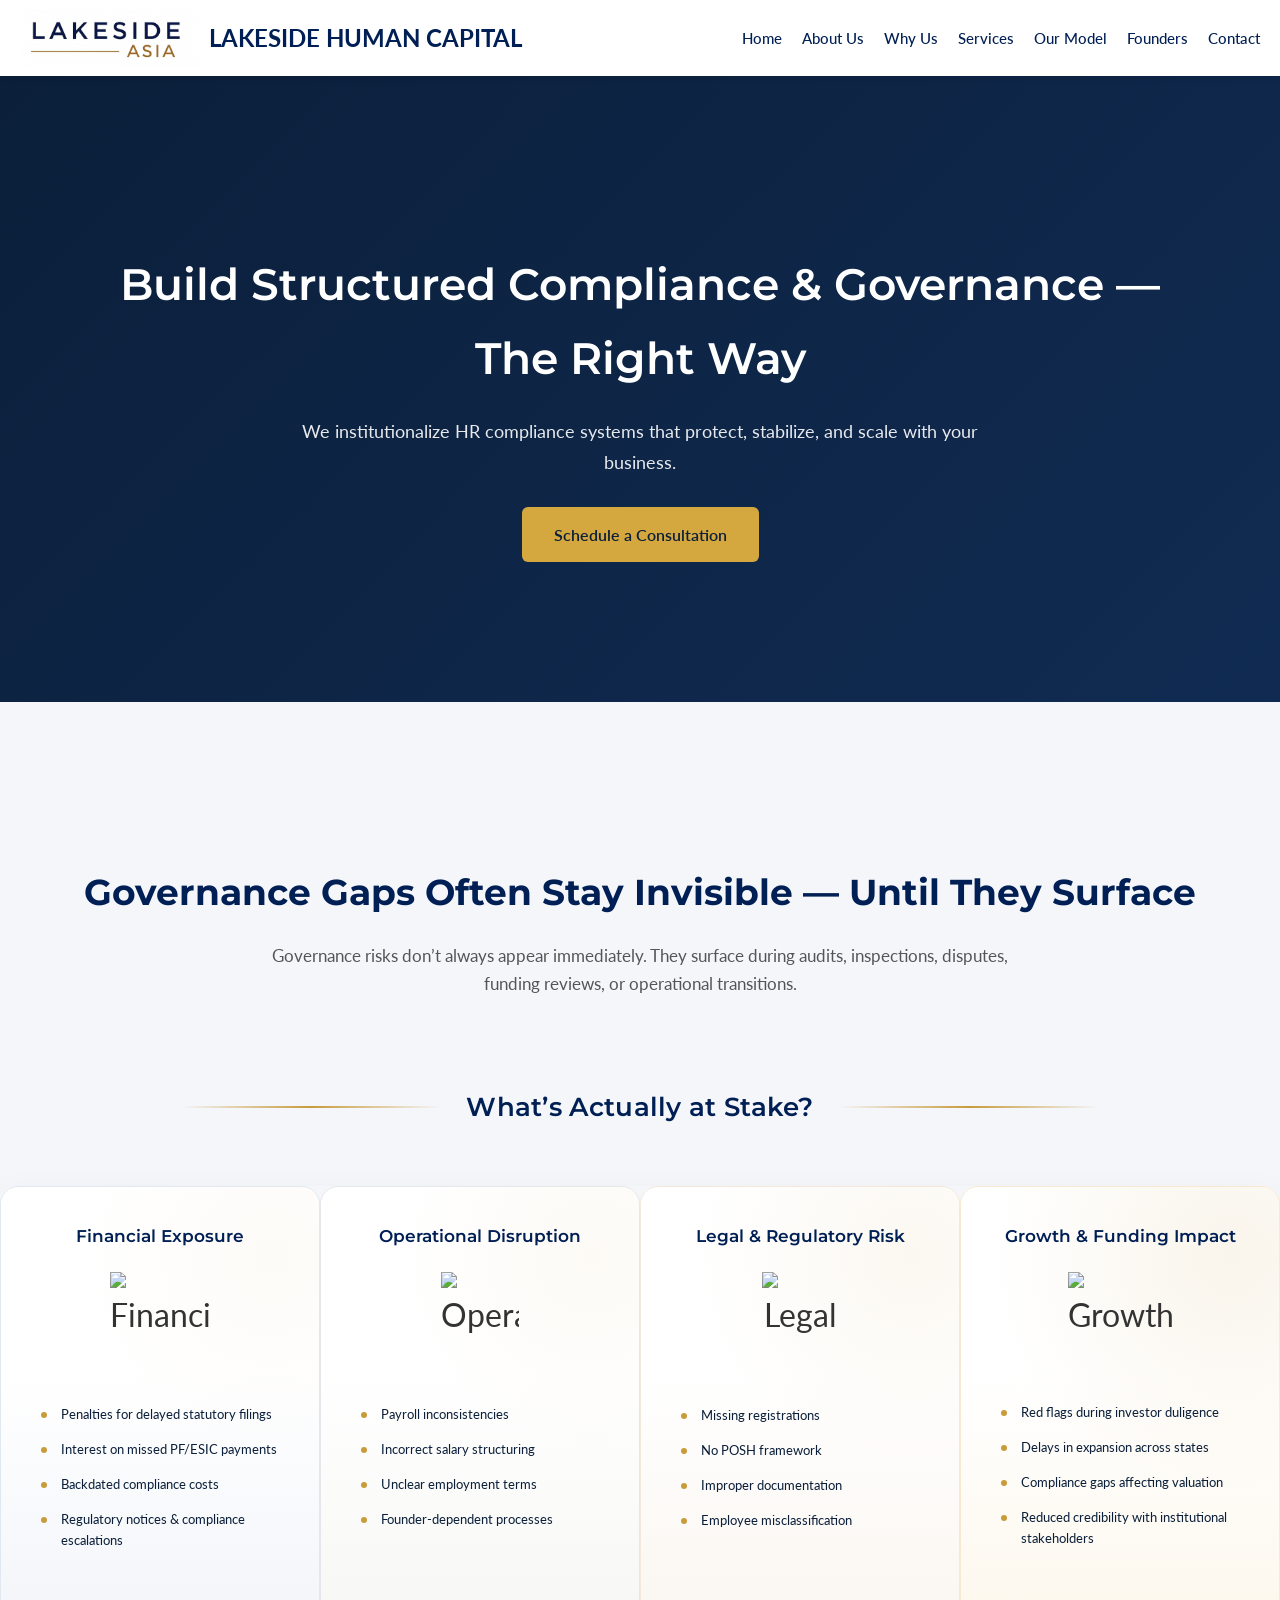
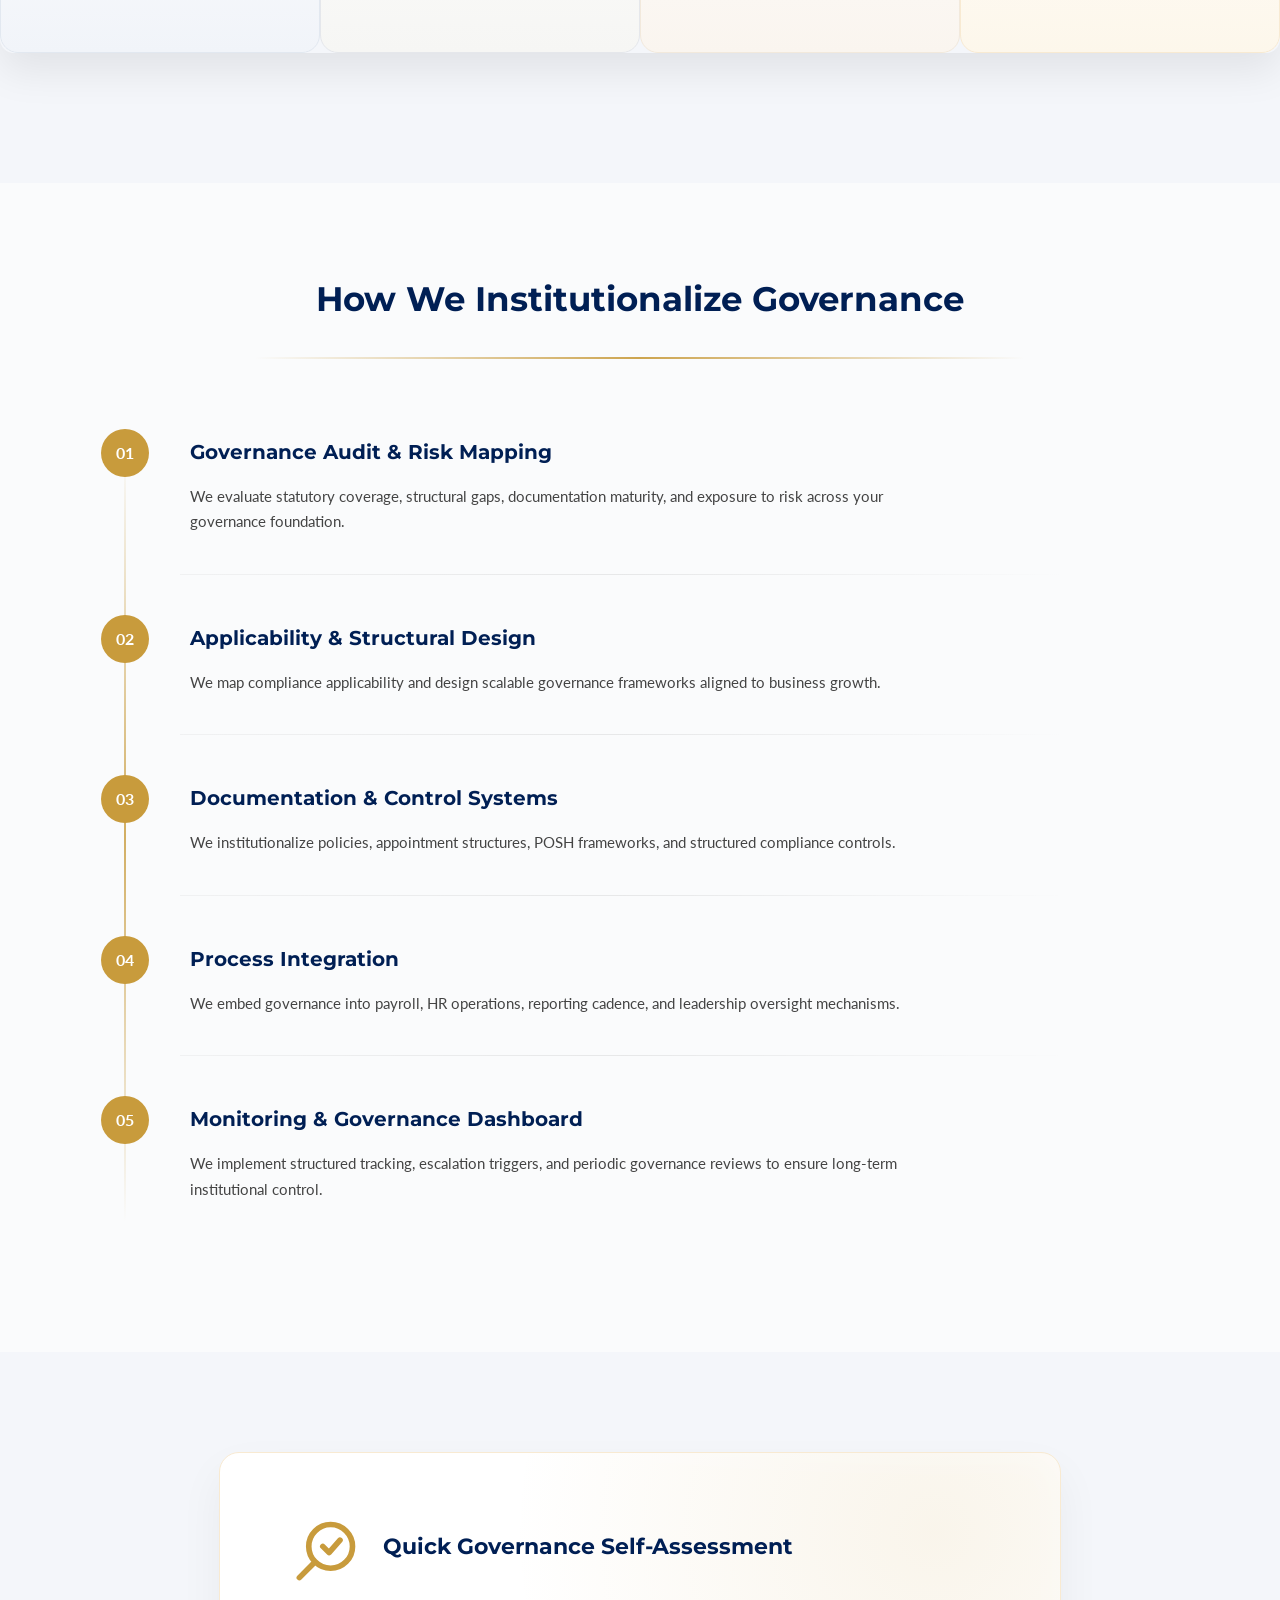
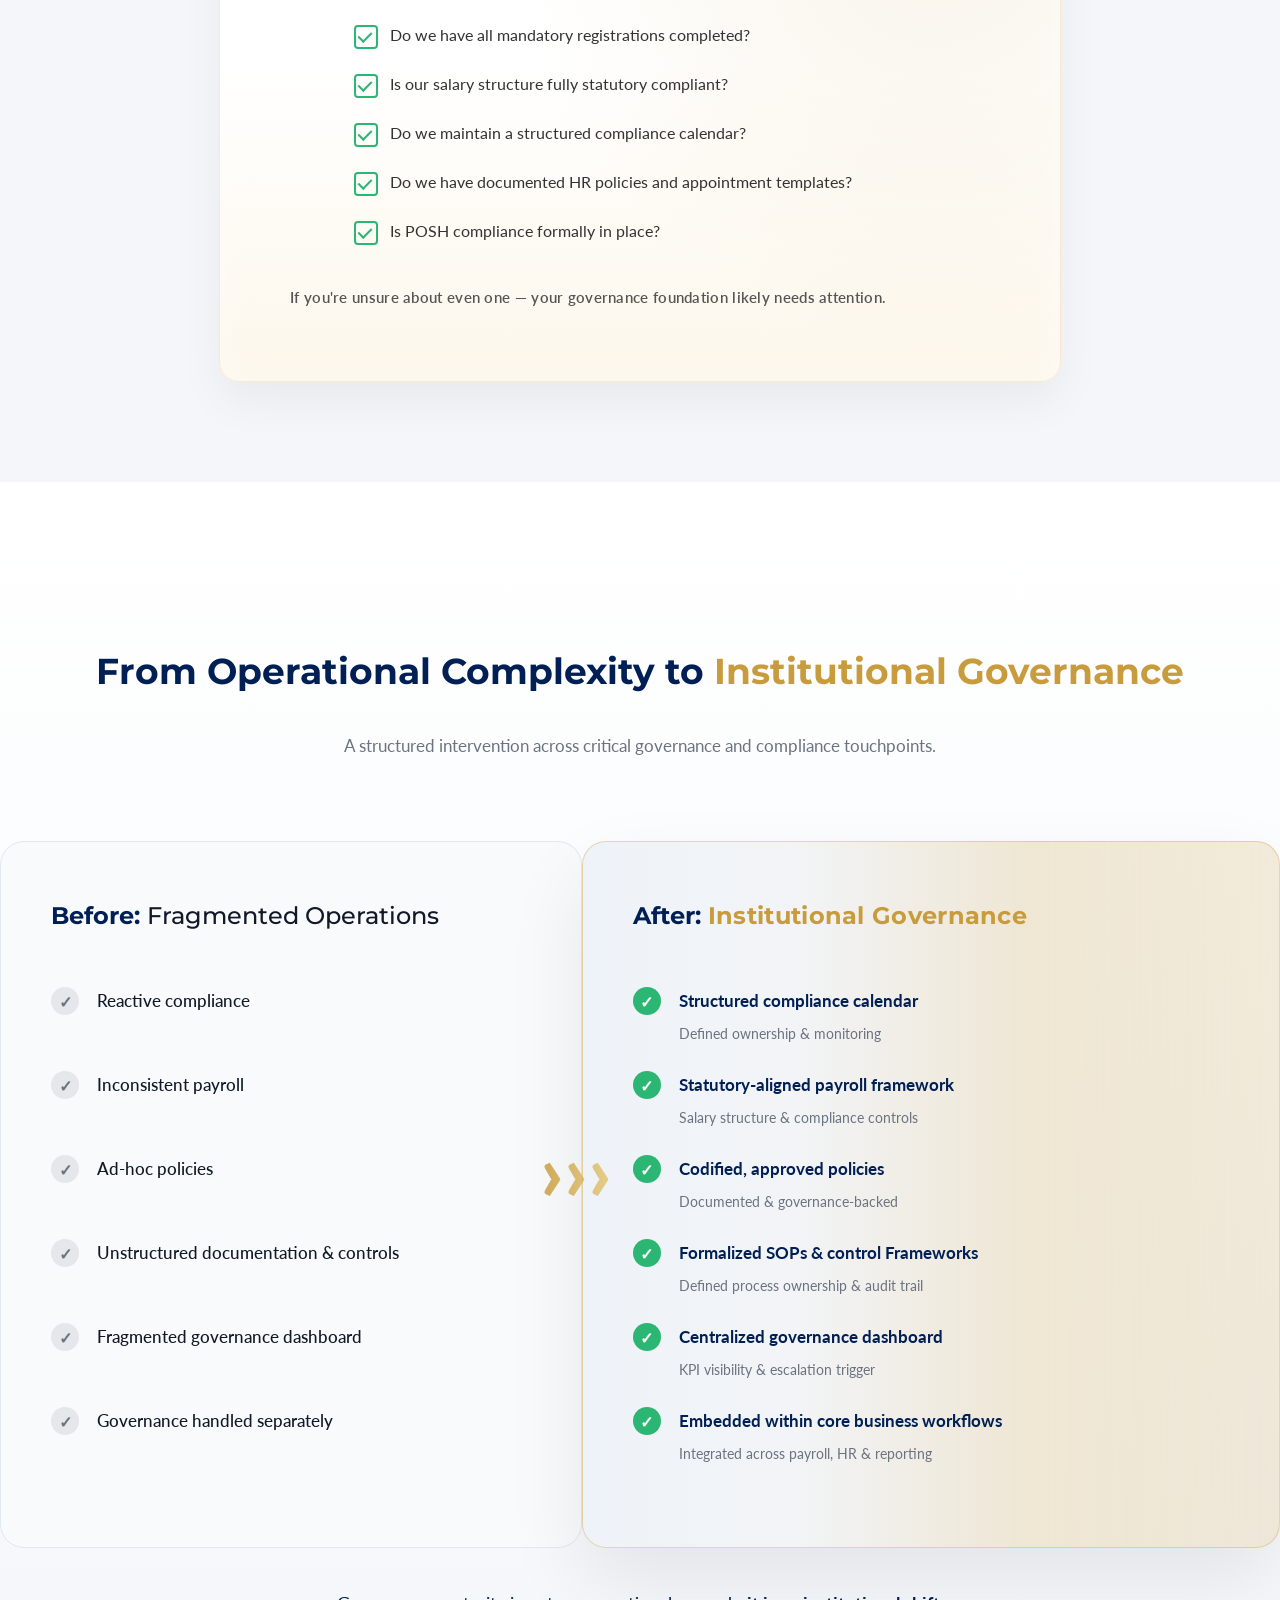
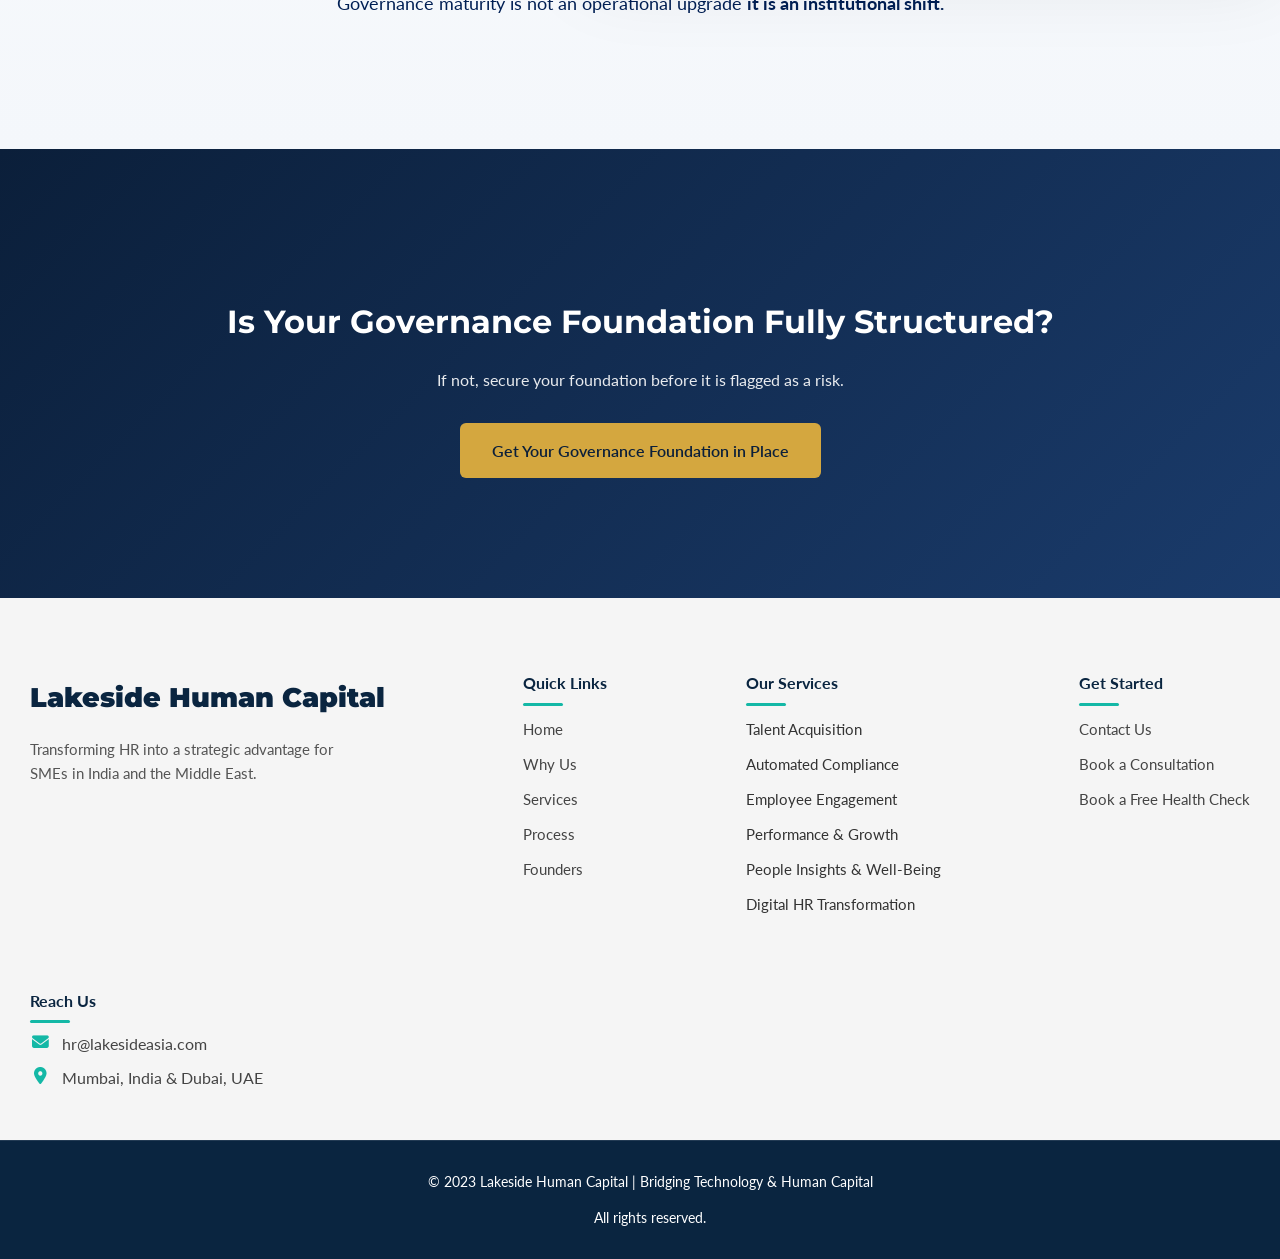
==== commit 42bf30b6: "Update governance.html" ====
--- a/governance.html
+++ b/governance.html
@@ -63,7 +63,7 @@
 
 <section class="governance-hero">
   <div class="container">
-    <h1>Build Structured Compliance & Governance — The Right Way</h1>
+    <h1>Build Structured Compliance & Governance — <br>The Right Way</h1>
     <p class="hero-subtext">
       We institutionalize HR compliance systems that protect, stabilize, and scale with your business.
     </p>
--- a/assets/css/style.css
+++ b/assets/css/style.css
@@ -3029,7 +3029,6 @@
 }
 
 
-
 /* =========================================
    GOVERNANCE FRAMEWORK – LEFT RIGHT SPLIT
 ========================================= */
@@ -3167,366 +3166,6 @@
 }
 
 
-
-/* =========================================
-   GOVERNANCE TRANSFORMATION SNAPSHOT - 1
-========================================= */
-
-.governance-snapshot {
-  padding: 130px 0;
-  background: linear-gradient(
-    to bottom,
-    #ffffff,
-    #f8fafc
-  );
-}
-
-.governance-snapshot .snapshot-header {
-  text-align: center;
-  margin-bottom: 60px;
-}
-
-.governance-snapshot h2 {
-  font-size: 34px;
-  color: #001F54;
-  font-weight: 700;
-  letter-spacing: 0.5px;
-  margin-bottom: 18px;
-  position: relative;
-}
-
-/* Gold underline */
-.governance-snapshot h2::after {
-  content: "";
-  display: block;
-  width: 120px;
-  height: 2px;
-  margin: 18px auto 0;
-  background: linear-gradient(
-    to right,
-    rgba(200,155,60,0),
-    rgba(200,155,60,0.9),
-    rgba(200,155,60,0)
-  );
-}
-
-.governance-snapshot .snapshot-subtext {
-  font-size: 17px;
-  color: #666;
-  max-width: 720px;
-  margin: 0 auto;
-}
-
-
-/* Table Wrapper */
-.snapshot-table-wrapper {
-  overflow-x: auto;
-}
-
-/* Table */
-.snapshot-table {
-  width: 100%;
-  border-collapse: collapse;
-  font-size: 15px;
-  line-height: 1.6;
-  background: #fafbfc;
-  border-radius: 12px;
-  overflow: hidden;
-  box-shadow: 0 15px 35px rgba(0,0,0,0.04);
-}
-
-/* Header */
-.snapshot-table thead {
-  background: #f4f6fa;
-}
-
-.snapshot-table th {
-  padding: 20px 25px;
-  text-align: left;
-  font-weight: 600;
-  color: #001F54;
-  font-size: 15px;
-  letter-spacing: 0.3px;
-}
-
-/* Body */
-.snapshot-table td {
-  padding: 20px 25px;
-  color: #444;
-}
-
-.snapshot-table td:nth-child(2) {
-  color: #777;
-  position: relative;
-  padding-right: 40px;
-}
-
-.snapshot-table td:nth-child(2)::after {
-  content: "→";
-  position: absolute;
-  right: 15px;
-  color: rgba(200,155,60,0.6);
-  font-weight: 600;
-}
-
-.snapshot-table th:nth-child(1),
-.snapshot-table td:nth-child(1) {
-  width: 25%;
-  font-weight: 600;
-  color: #001F54;
-}
-
-.snapshot-table th:nth-child(2),
-.snapshot-table td:nth-child(2) {
-  width: 30%;
-}
-
-.snapshot-table th:nth-child(3),
-.snapshot-table td:nth-child(3) {
-  width: 45%;
-}
-
-/* Row divider */
-.snapshot-table tbody tr {
-  border-bottom: 1px solid rgba(0,0,0,0.06);
-  transition: all 0.3s ease;
-}
-
-.snapshot-table tbody tr:hover {
-  background: #ffffff;
-  transform: translateY(-2px);
-  box-shadow: 0 8px 20px rgba(0,0,0,0.04);
-}
-
-.snapshot-table tbody tr:last-child {
-  border-bottom: none;
-}
-
-/* Institutional Column Highlight */
-.snapshot-table .institutional-col {
-background: linear-gradient(
-    135deg,
-    rgba(200,155,60,0.12),
-    rgba(255,255,255,1)
-  );
-  border-left: 3px solid rgba(200,155,60,0.6);
-  font-weight: 600;
-  color: #001F54;
-}
-
-/* Closing Statement */
-.snapshot-closing {
-  margin-top: 45px;
-  text-align: center;
-  font-size: 16px;
-  font-weight: 600;
-  color: #001F54;
-  letter-spacing: 0.3px;
-}
-
-
-/* =========================================
-   GOVERNANCE GRID CARD STYLE - NEW - 2
-========================================= */
-
-.governance-grid-section {
-  padding: 120px 0;
-  background: #f5f7fb;
-}
-
-.governance-grid-section .grid-header {
-  text-align: center;
-  margin-bottom: 50px;
-}
-
-.governance-grid-section .grid-header h2 {
-  font-size: 30px;
-  color: #001F54;
-  font-weight: 700;
-  margin-bottom: 12px;
-}
-
-.governance-grid-section .grid-header p {
-  color: #666;
-  font-size: 16px;
-  max-width: 650px;
-  margin: 0 auto;
-}
-
-/* Card */
-.governance-grid-card {
-  max-width: 900px;
-  margin: 0 auto;
-  background: #ffffff;
-  border-radius: 16px;
-  box-shadow: 0 20px 45px rgba(0,0,0,0.06);
-  padding: 30px;
-  position: relative;   /* add this */
-  overflow: hidden;     /* add this */
-}
-
-
-
-/* Grid Layout */
-.governance-grid-section .grid-table {
-  display: flex;
-  flex-direction: column;
-}
-
-.governance-grid-card .grid-row,
-.governance-grid-card .grid-head {
-  position: relative;
-  z-index: 1;
-}
-
-/* Vertical Dividers */
-.governance-grid-section .grid-row > div:nth-child(1),
-.governance-grid-section .grid-row > div:nth-child(2),
-.governance-grid-section .grid-head > div:nth-child(1),
-.governance-grid-section .grid-head > div:nth-child(2) {
-  border-right: 1px solid rgba(200,155,60,0.25);
-  padding-right: 24px;
-}
-
-.governance-grid-section .grid-row > div:nth-child(2),
-.governance-grid-section .grid-head > div:nth-child(2) {
-  padding-left: 24px;
-}
-
-.governance-grid-section .grid-row > div:nth-child(3),
-.governance-grid-section .grid-head > div:nth-child(3) {
-  padding-left: 26px;
-}
-
-.governance-grid-section .grid-row > div:nth-child(3) {
-  position: relative;
-}
-
-.governance-grid-section .grid-row > div:nth-child(3)::before {
-  content: "";
-  position: absolute;
-  left: -12px;
-  top: 15%;
-  height: 70%;
-  width: 3px;
-  background: linear-gradient(
-    to bottom,
-    rgba(200,155,60,0.7),
-    rgba(200,155,60,0.2)
-  );
-  border-radius: 4px;
-}
-
-
-.governance-grid-section .grid-row {
-  display: grid;
-  grid-template-columns: 1fr 1fr 1.2fr;
-  padding: 36px 24px;
-  align-items: center;
-  border-bottom: 1px solid rgba(0,0,0,0.04);
-  transition: background 0.25s ease;
-}
-
-.governance-grid-section .grid-row:hover {
-  background: rgba(0,0,0,0.02);
-}
-
-.governance-grid-section .grid-row:last-child {
-  border-bottom: none;
-}
-
-.governance-grid-section .grid-head {
-  font-weight: 600;
-  color: #001F54;
-background: linear-gradient(
-  to right,
-  #f7f8fa 0%,
-  #f7f8fa 62%,
-  rgba(200,155,60,0.08) 62%
-);
-  border-radius: 8px;
-}
-
-
-/* Before & After Columns */
-.governance-grid-section .before {
-  color: #6b7280;
-}
-
-
-/* Check Icon Base */
-.governance-grid-section .check-icon {
-  width: 24px;
-  height: 24px;
-  border-radius: 50%;
-  display: inline-flex;
-  align-items: center;
-  justify-content: center;
-  font-size: 15px;
-  font-weight: 700;
-  margin-right: 12px;
-  flex-shrink: 0;
-}
-
-/* Before (Grey Check) */
-.governance-grid-section .check-before {
-  background: #e5e7eb;
-  color: #6b7280;
-}
-
-/* After (Green Check) */
-.governance-grid-section .check-after {
-  background: #2bb673;
-  color: #ffffff;
-}
-
-
-/* Closing */
-.governance-grid-section .grid-closing {
-  text-align: center;
-  margin-top: 40px;
-  font-size: 16px;
-  color: #001F54;
-}
-
-/* Responsive */
-@media (max-width: 768px) {
-  .governance-grid-section .grid-row {
-    grid-template-columns: 1fr;
-    gap: 10px;
-  }
-
-  .governance-grid-section .after {
-    background: rgba(200,155,60,0.12);
-  }
-}
-
-/* After Column Layout Enhancement */
-.governance-grid-section .after {
-  display: flex;
-  align-items: flex-start;
-  gap: 14px;
-  padding: 0; /* remove internal beige box padding */
-  background: transparent; /* important */
-}
-
-.governance-grid-section .after div {
-  display: flex;
-  flex-direction: column;
-}
-
-.governance-grid-section .after strong {
-  font-weight: 700;
-  color: #001F54;
-  font-size: 16px;
-}
-
-.governance-grid-section .after-sub {
-  font-size: 13px;
-  color: #6b7280;
-  margin-top: 4px;
-  line-height: 1.4;
-}
 
 
 /* ========================================= 
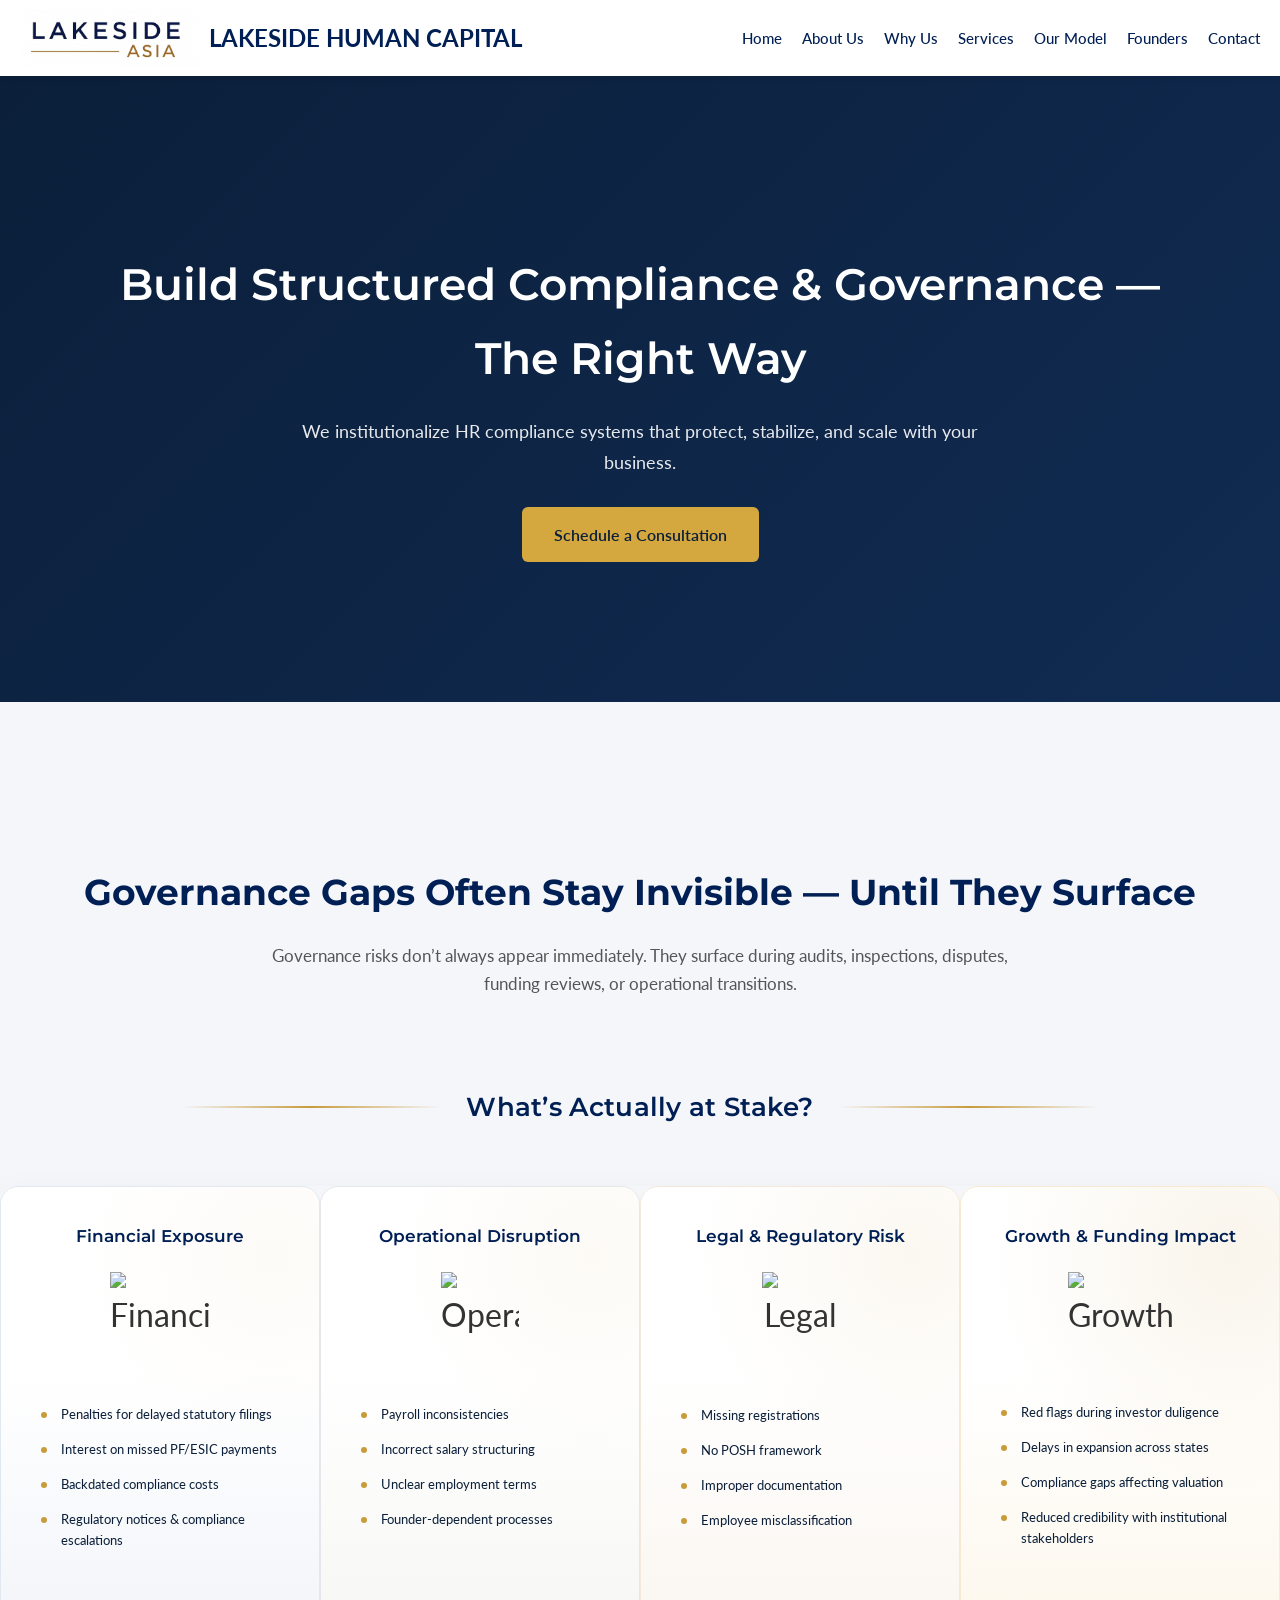
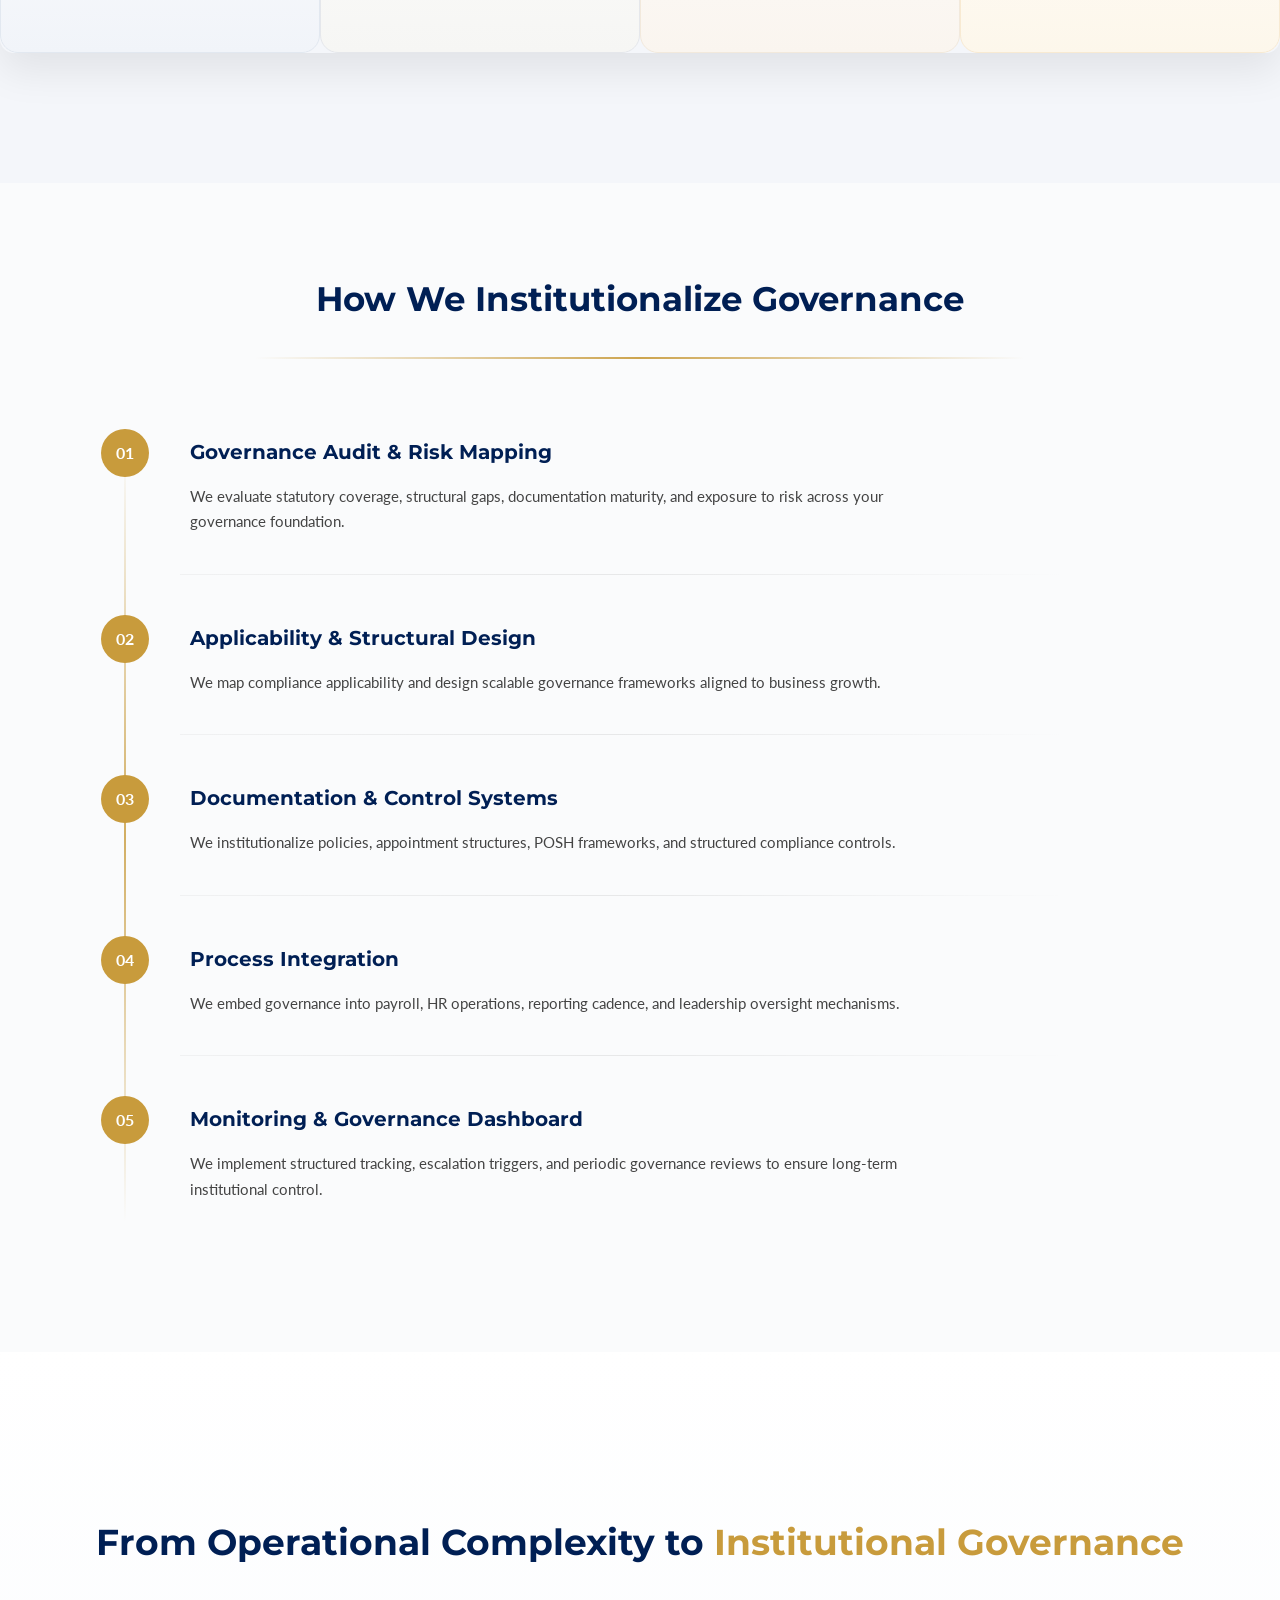
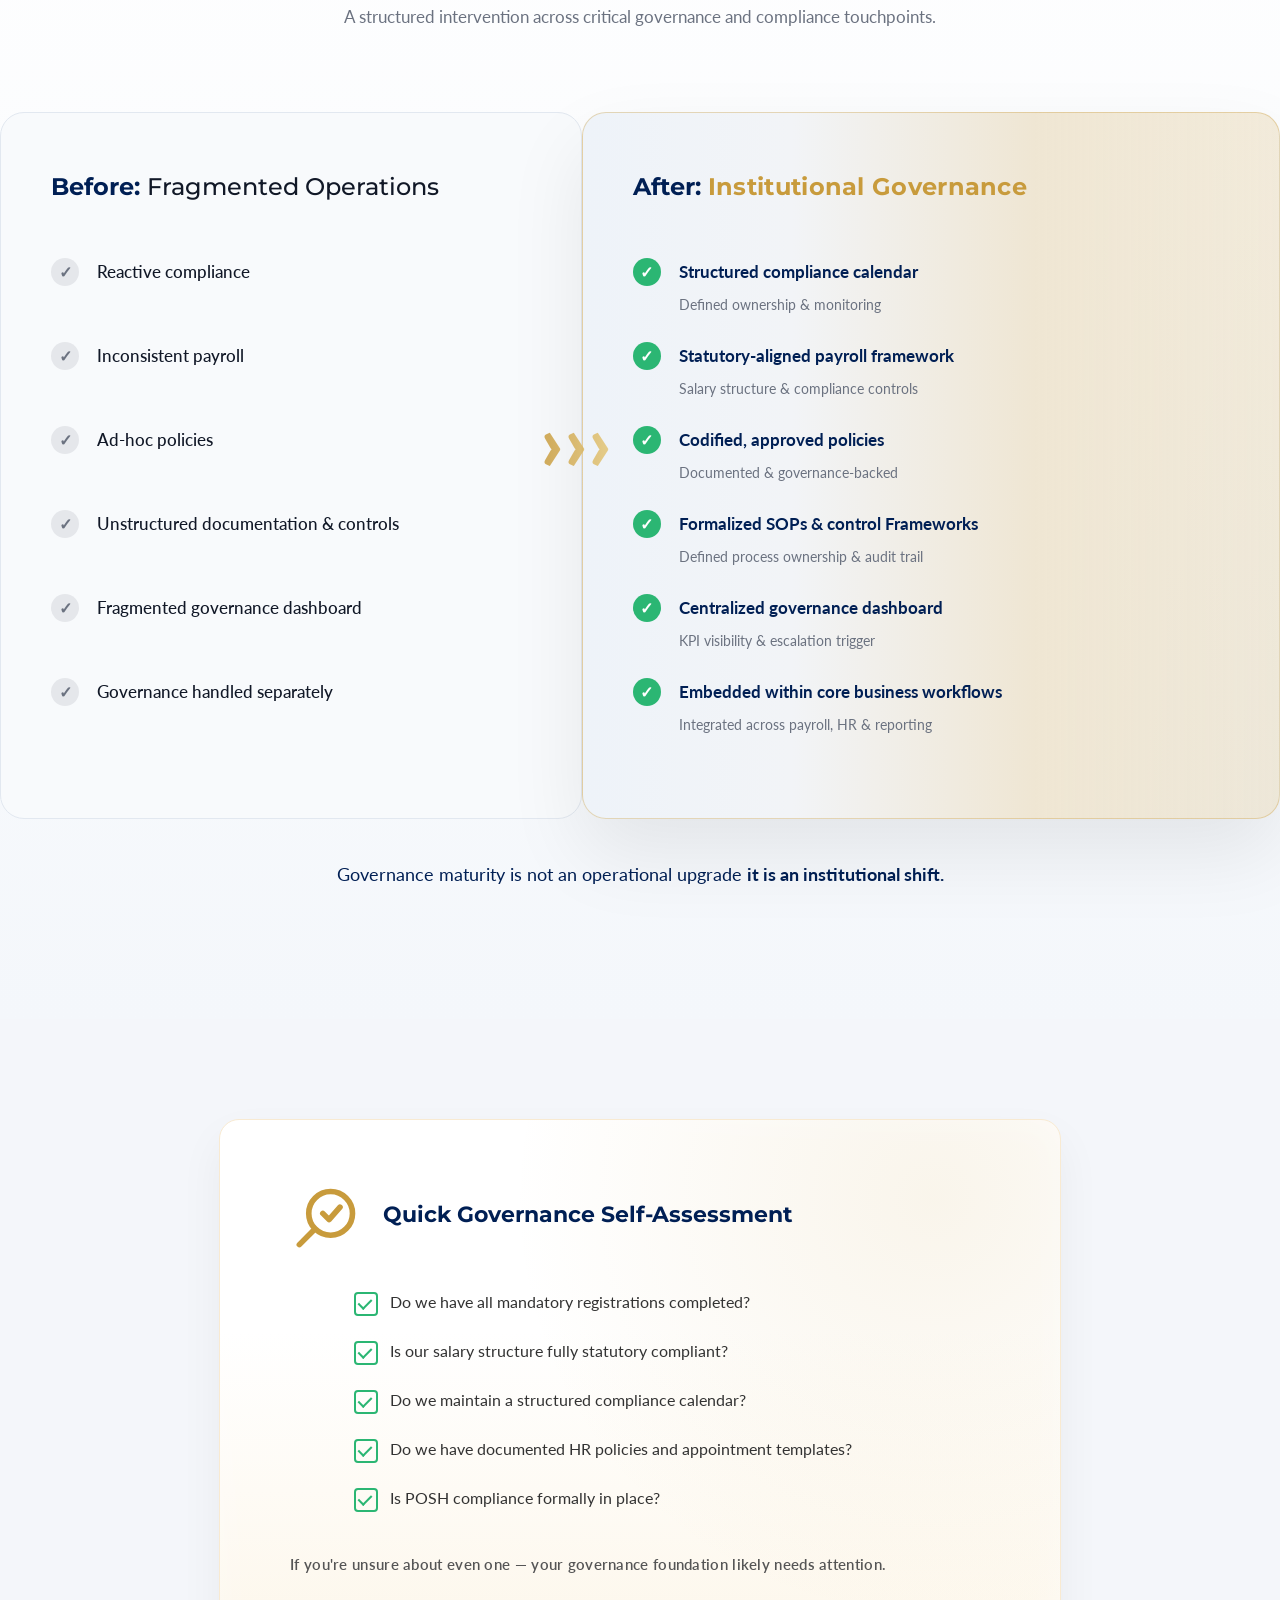
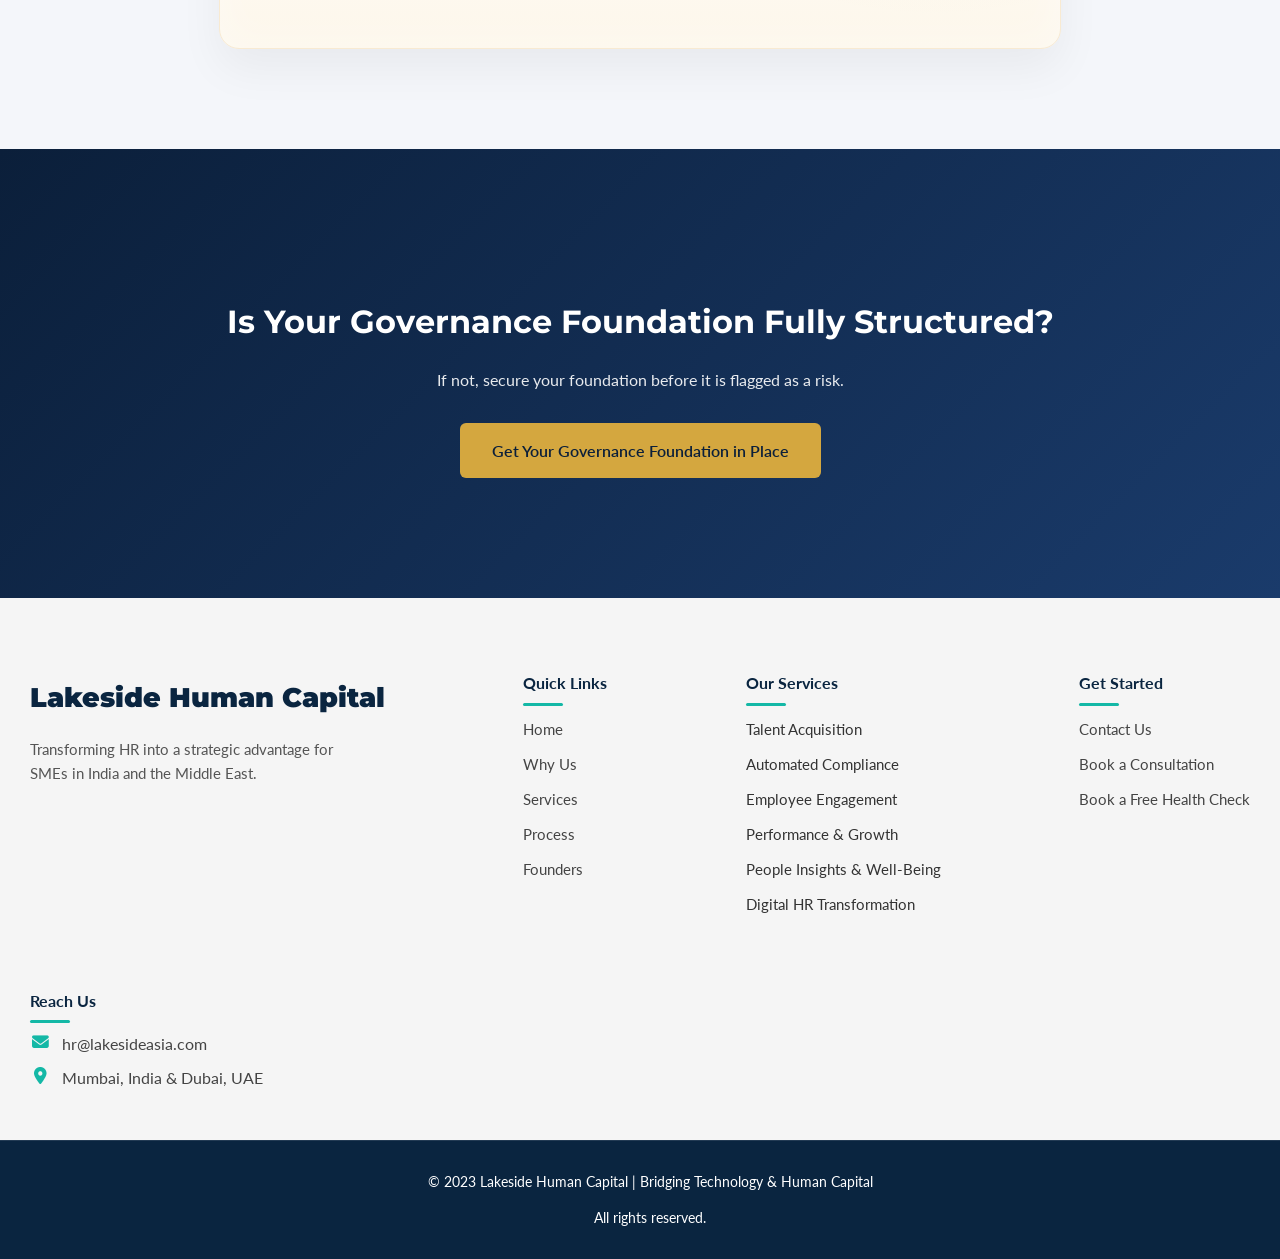
==== commit 8afd1cdb: "Update governance.html" ====
--- a/governance.html
+++ b/governance.html
@@ -290,7 +290,152 @@
 
   
 
-<!-- ================= SELF ASSESSMENT ================= -->
+
+<!-- =========================================
+     GOVERNANCE STORY SECTION - PREMIUM - 3
+========================================= -->
+
+<section class="governance-story-section">
+  <div class="container">
+
+    <!-- Header -->
+    <div class="story-header">
+      <h2>From Operational Complexity to <span>Institutional Governance</span></h2>
+      <p>
+        A structured intervention across critical governance and compliance touchpoints.
+      </p>
+    </div>
+
+    <!-- Two Containers -->
+    <div class="story-wrapper">
+
+      <!-- BEFORE CONTAINER -->
+      <div class="story-container story-container-before">
+        <h3>Before: <span class="before-highlight">Fragmented Operations</span></h3>
+
+        <ul class="story-list">
+          <li>
+            <span class="check check-muted">✓</span>
+            <div class="story-text">
+              <strong>Reactive compliance</strong>
+            </div>
+          </li>
+
+          <li>
+            <span class="check check-muted">✓</span>
+            <div class="story-text">
+              <strong>Inconsistent payroll</strong>
+            </div>
+          </li>
+
+          <li>
+            <span class="check check-muted">✓</span>
+            <div class="story-text">
+              <strong>Ad-hoc policies</strong>
+            </div>
+          </li>
+
+          <li>
+            <span class="check check-muted">✓</span>
+            <div class="story-text">
+              <strong>Unstructured documentation & controls</strong>
+            </div>
+          </li>
+
+                    <li>
+            <span class="check check-muted">✓</span>
+            <div class="story-text">
+              <strong>Fragmented governance dashboard</strong>
+            </div>
+          </li>
+
+          <li>
+  <span class="check check-muted">✓</span>
+  <div class="story-text">
+    <strong>Governance handled separately</strong>
+  </div>
+</li>
+          
+        </ul>
+      </div>
+
+<!-- CHEVRON FLOW -->
+<div class="story-flow">
+    <span>&#8250;&#8250;&#8250;</span>
+</div>
+      
+      <!-- AFTER CONTAINER -->
+      <div class="story-container story-container-after">
+        <h3>After: <span class="after-highlight">Institutional Governance</span></h3>
+
+        <ul class="story-list">
+          <li>
+            <span class="check check-green">✓</span>
+            <div class="story-text">
+              <strong>Structured compliance calendar</strong>
+              <span class="sub">Defined ownership & monitoring</span>
+            </div>
+          </li>
+
+          <li>
+            <span class="check check-green">✓</span>
+            <div class="story-text">
+              <strong>Statutory-aligned payroll framework</strong>
+              <span class="sub">Salary structure & compliance controls</span>
+            </div>
+          </li>
+
+          <li>
+            <span class="check check-green">✓</span>
+            <div class="story-text">
+              <strong>Codified, approved policies</strong>
+              <span class="sub">Documented & governance-backed</span>
+            </div>
+          </li>
+
+          <li>
+            <span class="check check-green">✓</span>
+            <div class="story-text">
+              <strong>Formalized SOPs & control Frameworks</strong>
+              <span class="sub">Defined process ownership & audit trail</span>
+            </div>
+          </li>
+
+                    <li>
+            <span class="check check-green">✓</span>
+            <div class="story-text">
+              <strong>Centralized governance dashboard</strong>
+              <span class="sub">KPI visibility & escalation trigger</span>
+            </div>
+          </li>
+
+          <li>
+  <span class="check check-green">✓</span>
+  <div class="story-text">
+    <strong>Embedded within core business workflows</strong>
+    <span class="sub">Integrated across payroll, HR & reporting</span>
+  </div>
+</li>          
+          
+        </ul>
+      </div>
+
+           
+    </div>
+
+         
+
+    <!-- Closing Line -->
+    <div class="story-closing">
+      Governance maturity is not an operational upgrade <strong>it is an institutional shift.</strong>
+    </div>
+
+  </div>
+</section>
+
+
+
+  <!-- ================= SELF ASSESSMENT ================= -->
 
 <section class="governance-selfcheck">
   <div class="container">
@@ -350,152 +495,6 @@
 </section>
 
 
-
-<!-- =========================================
-     GOVERNANCE STORY SECTION - PREMIUM - 3
-========================================= -->
-
-<section class="governance-story-section">
-  <div class="container">
-
-    <!-- Header -->
-    <div class="story-header">
-      <h2>From Operational Complexity to <span>Institutional Governance</span></h2>
-      <p>
-        A structured intervention across critical governance and compliance touchpoints.
-      </p>
-    </div>
-
-    <!-- Two Containers -->
-    <div class="story-wrapper">
-
-      <!-- BEFORE CONTAINER -->
-      <div class="story-container story-container-before">
-        <h3>Before: <span class="before-highlight">Fragmented Operations</span></h3>
-
-        <ul class="story-list">
-          <li>
-            <span class="check check-muted">✓</span>
-            <div class="story-text">
-              <strong>Reactive compliance</strong>
-            </div>
-          </li>
-
-          <li>
-            <span class="check check-muted">✓</span>
-            <div class="story-text">
-              <strong>Inconsistent payroll</strong>
-            </div>
-          </li>
-
-          <li>
-            <span class="check check-muted">✓</span>
-            <div class="story-text">
-              <strong>Ad-hoc policies</strong>
-            </div>
-          </li>
-
-          <li>
-            <span class="check check-muted">✓</span>
-            <div class="story-text">
-              <strong>Unstructured documentation & controls</strong>
-            </div>
-          </li>
-
-                    <li>
-            <span class="check check-muted">✓</span>
-            <div class="story-text">
-              <strong>Fragmented governance dashboard</strong>
-            </div>
-          </li>
-
-          <li>
-  <span class="check check-muted">✓</span>
-  <div class="story-text">
-    <strong>Governance handled separately</strong>
-  </div>
-</li>
-          
-        </ul>
-      </div>
-
-<!-- CHEVRON FLOW -->
-<div class="story-flow">
-    <span>&#8250;&#8250;&#8250;</span>
-</div>
-      
-      <!-- AFTER CONTAINER -->
-      <div class="story-container story-container-after">
-        <h3>After: <span class="after-highlight">Institutional Governance</span></h3>
-
-        <ul class="story-list">
-          <li>
-            <span class="check check-green">✓</span>
-            <div class="story-text">
-              <strong>Structured compliance calendar</strong>
-              <span class="sub">Defined ownership & monitoring</span>
-            </div>
-          </li>
-
-          <li>
-            <span class="check check-green">✓</span>
-            <div class="story-text">
-              <strong>Statutory-aligned payroll framework</strong>
-              <span class="sub">Salary structure & compliance controls</span>
-            </div>
-          </li>
-
-          <li>
-            <span class="check check-green">✓</span>
-            <div class="story-text">
-              <strong>Codified, approved policies</strong>
-              <span class="sub">Documented & governance-backed</span>
-            </div>
-          </li>
-
-          <li>
-            <span class="check check-green">✓</span>
-            <div class="story-text">
-              <strong>Formalized SOPs & control Frameworks</strong>
-              <span class="sub">Defined process ownership & audit trail</span>
-            </div>
-          </li>
-
-                    <li>
-            <span class="check check-green">✓</span>
-            <div class="story-text">
-              <strong>Centralized governance dashboard</strong>
-              <span class="sub">KPI visibility & escalation trigger</span>
-            </div>
-          </li>
-
-          <li>
-  <span class="check check-green">✓</span>
-  <div class="story-text">
-    <strong>Embedded within core business workflows</strong>
-    <span class="sub">Integrated across payroll, HR & reporting</span>
-  </div>
-</li>          
-          
-        </ul>
-      </div>
-
-           
-    </div>
-
-         
-
-    <!-- Closing Line -->
-    <div class="story-closing">
-      Governance maturity is not an operational upgrade <strong>it is an institutional shift.</strong>
-    </div>
-
-  </div>
-</section>
-
-  
-
-
   <!-- ================= GOVERNANCE CTA ================= -->
 
   <section class="governance-cta">
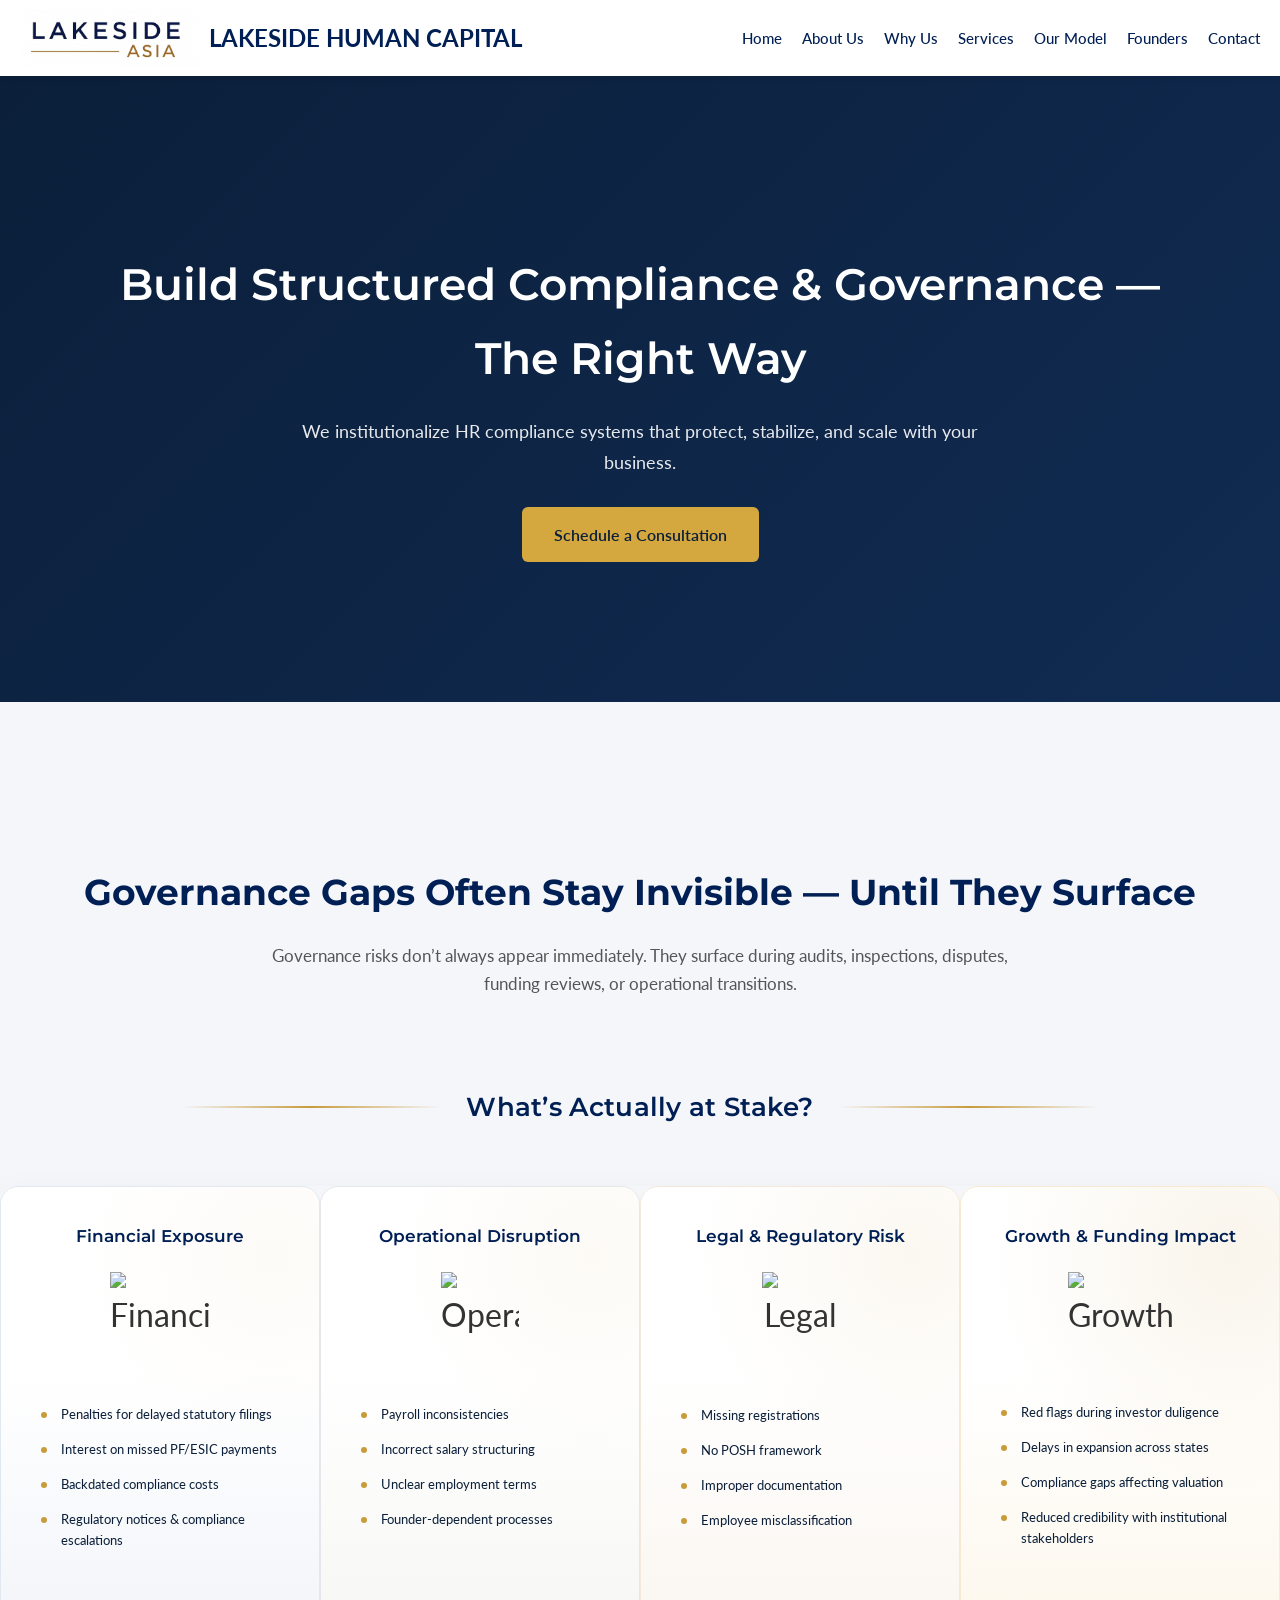
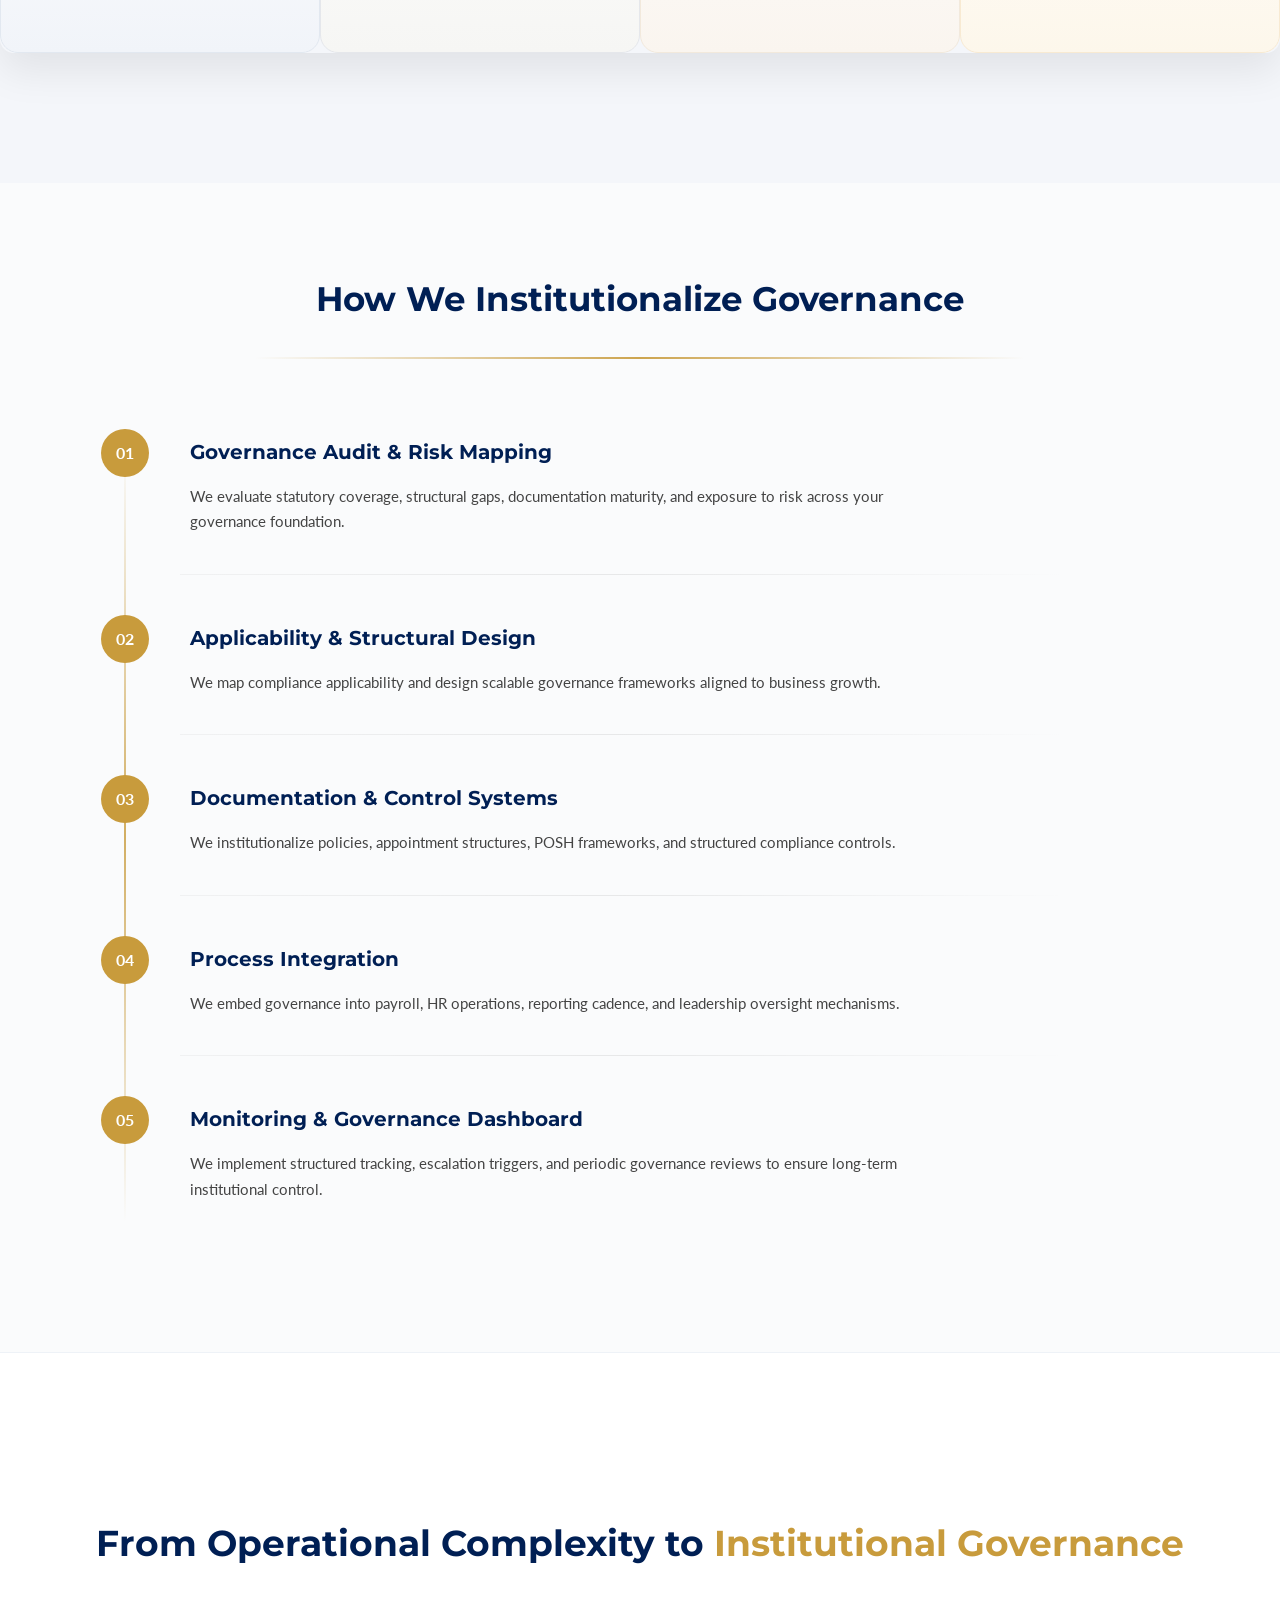
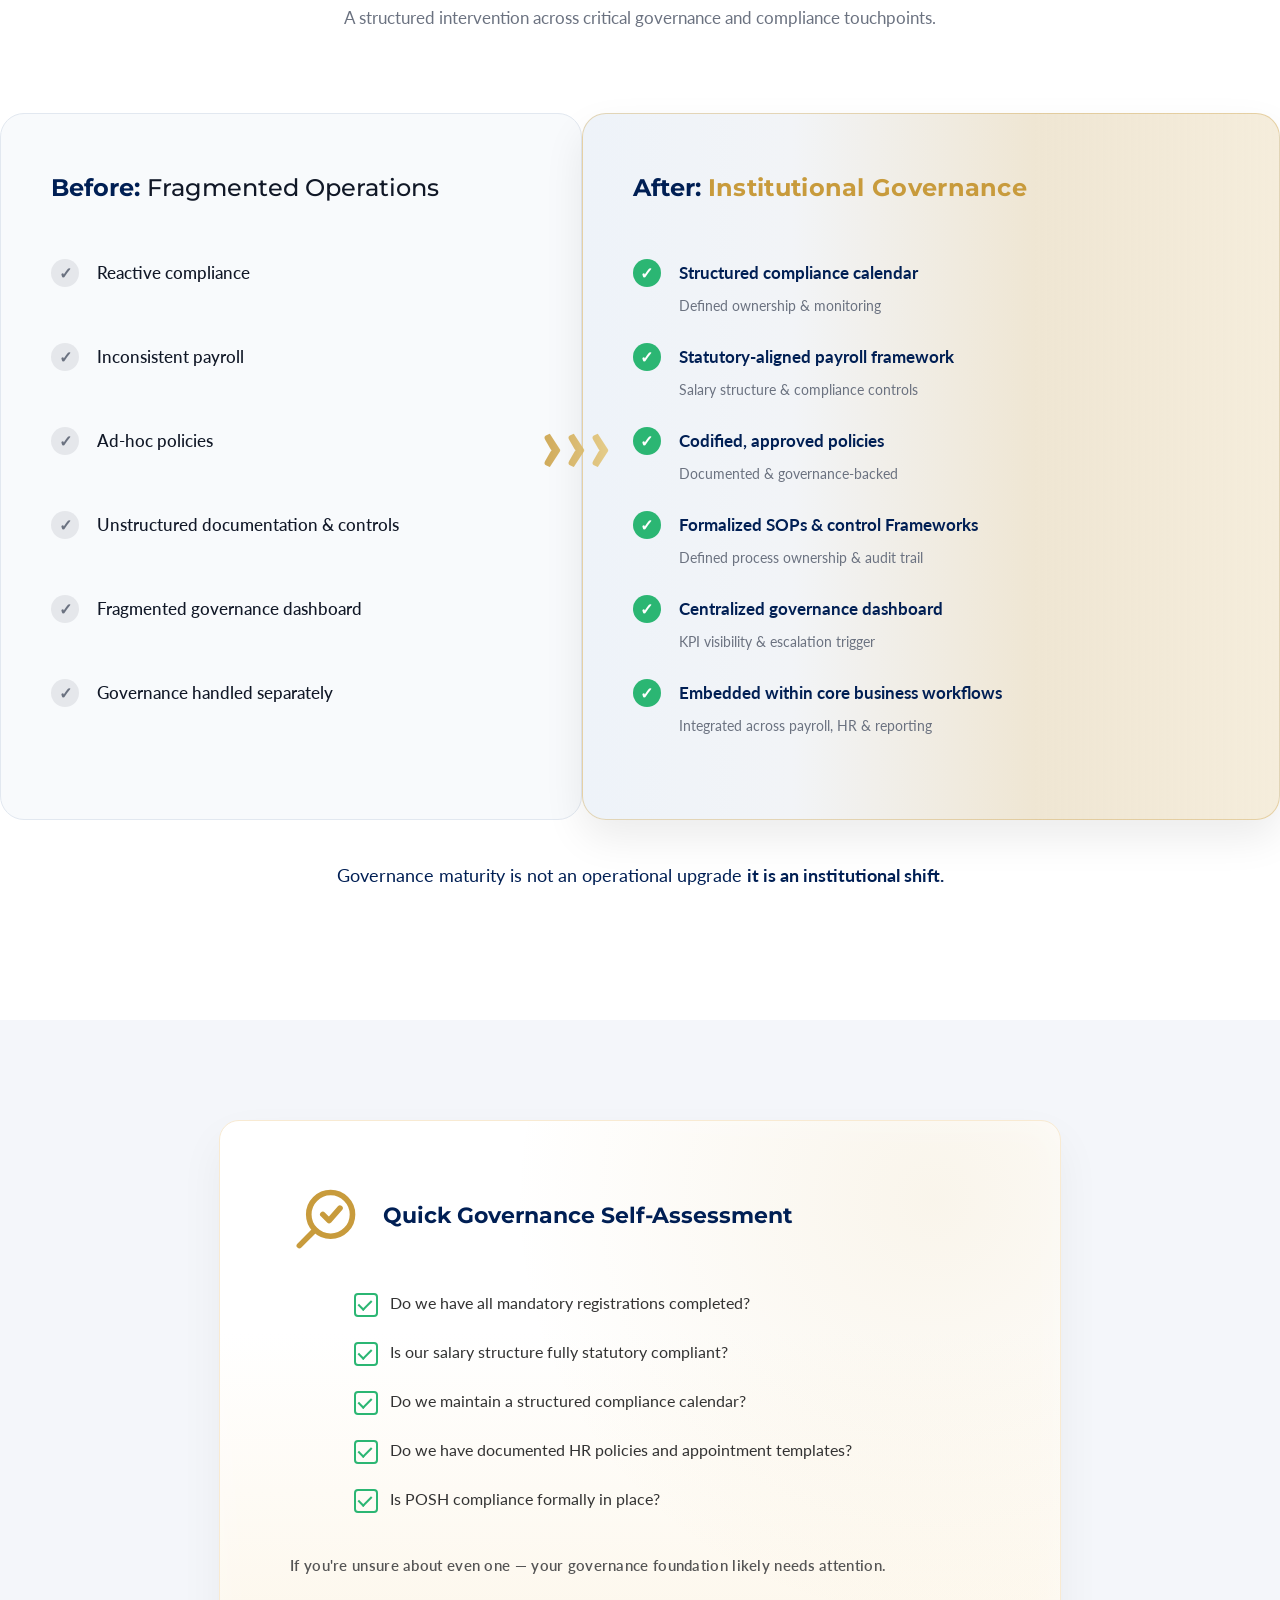
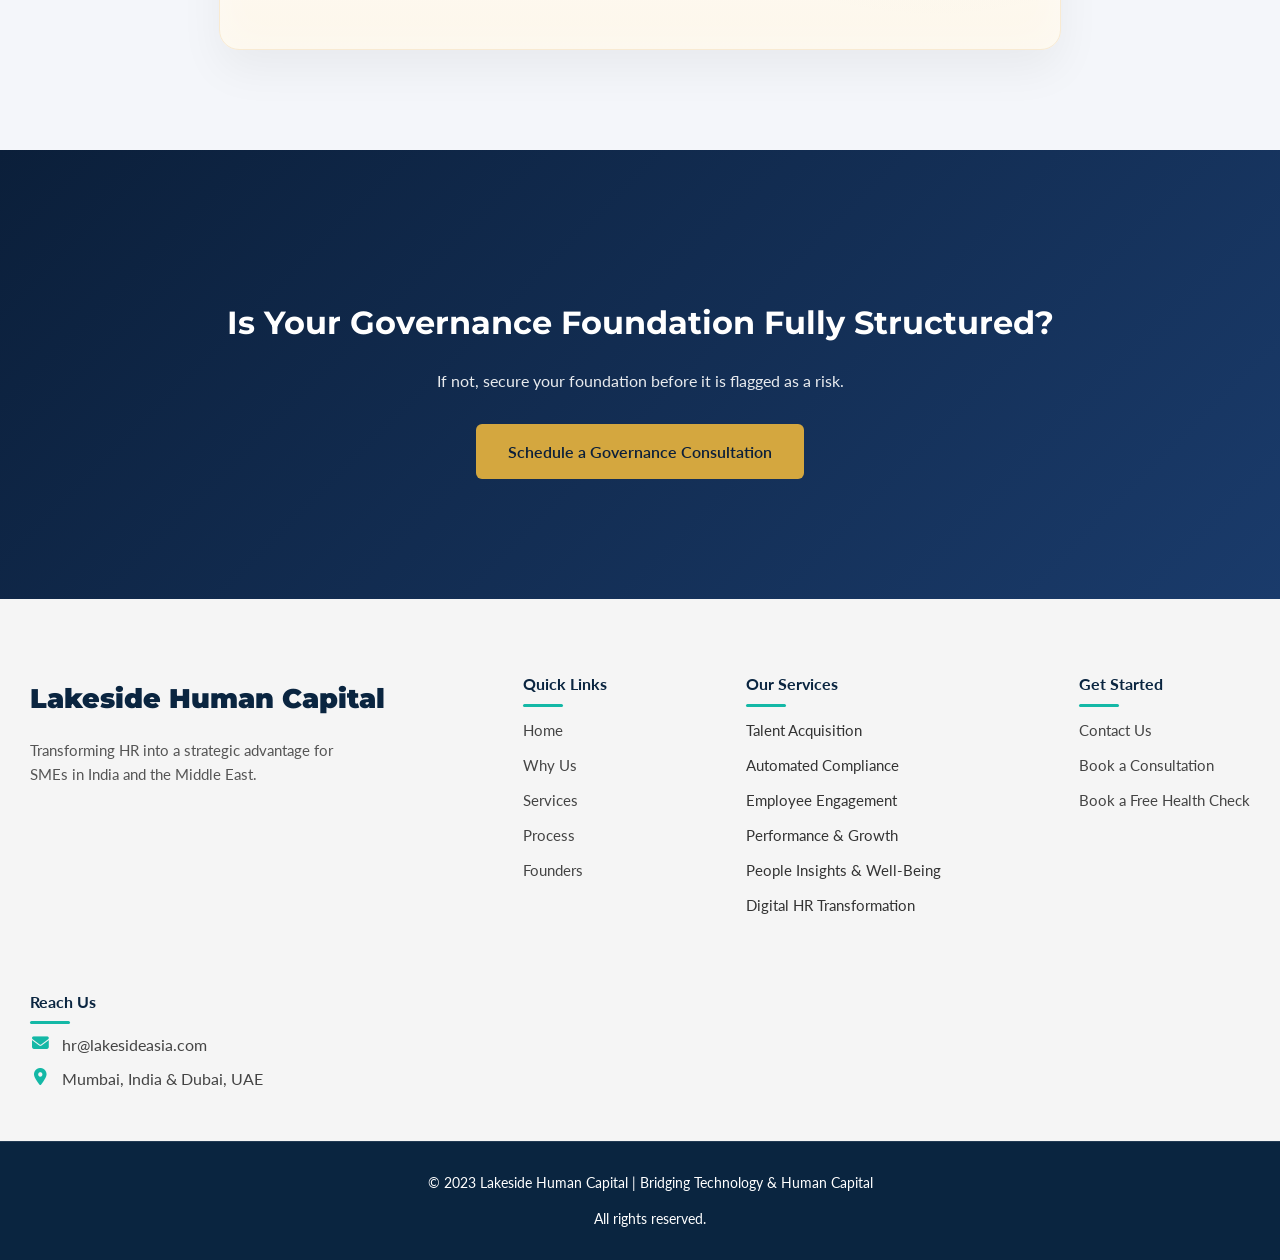
==== commit ef62cdfa: "Update governance.html" ====
--- a/governance.html
+++ b/governance.html
@@ -507,7 +507,7 @@
     </p>
 
     <a href="#" class="primary-btn">
-      Get Your Governance Foundation in Place
+      Schedule a Governance Consultation
     </a>
 
   </div>
--- a/assets/css/style.css
+++ b/assets/css/style.css
@@ -3174,7 +3174,8 @@
 
 .governance-story-section {
   padding: 130px 0;
-  background: linear-gradient(to bottom, #ffffff, #f4f7fb);
+  background: #ffffff;
+  border-top: 1px solid #eef2f7;
 }
 
 /* HEADER */
@@ -3236,11 +3237,11 @@
   font-size: 80px;
   font-weight: 900;
   line-height: 1;
-  background: linear-gradient(90deg, #C89B3C, #E5C87A);
+   background: linear-gradient(90deg, #C89B3C, #E5C87A);
   -webkit-background-clip: text;
   -webkit-text-fill-color: transparent;
   opacity: 0.85;
-}
+  }
 
 .governance-story-section .story-flow span {
   animation: flowPulse 2s infinite ease-in-out;
@@ -3297,7 +3298,7 @@
 );
 
   border: 1px solid rgba(200,155,60,0.35);
-  box-shadow: 0 35px 80px rgba(0,0,0,0.08);
+  box-shadow: 0 18px 40px rgba(0,0,0,0.08);
 }
 
 /* HEADINGS */
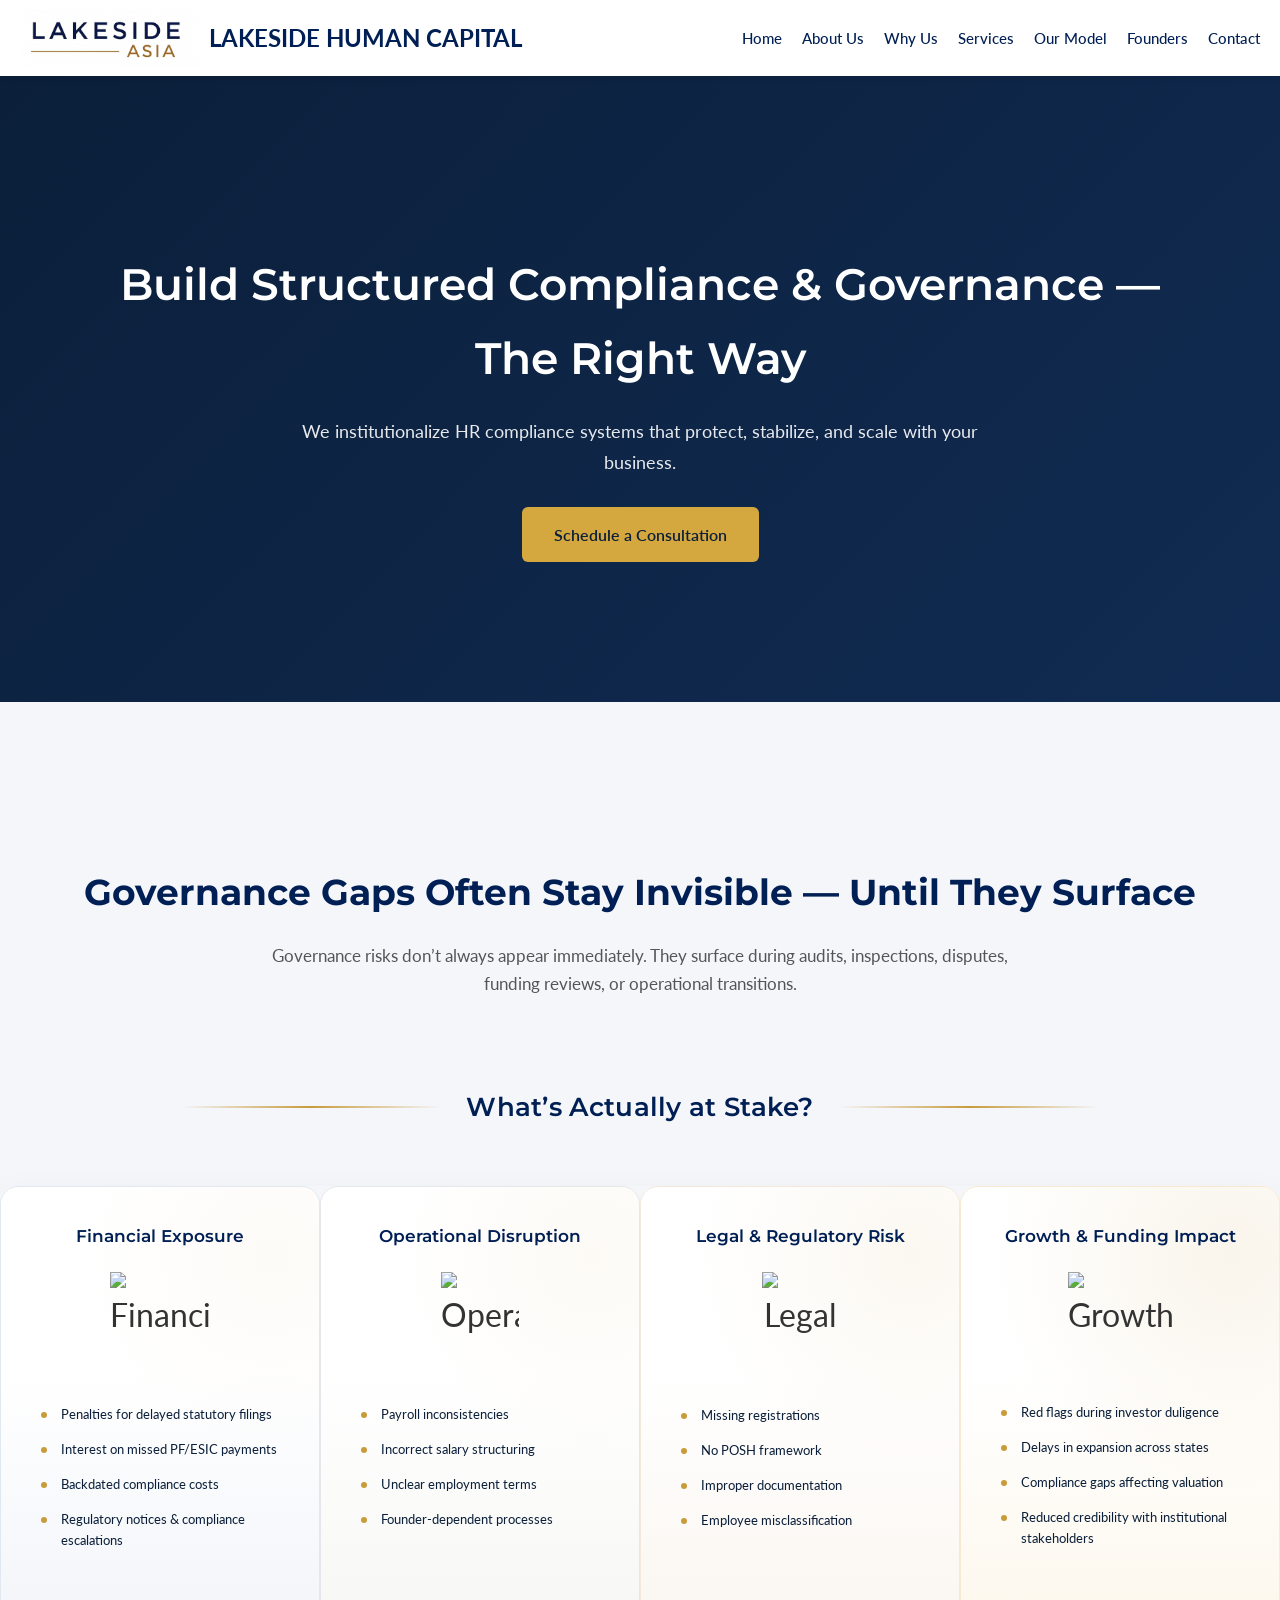
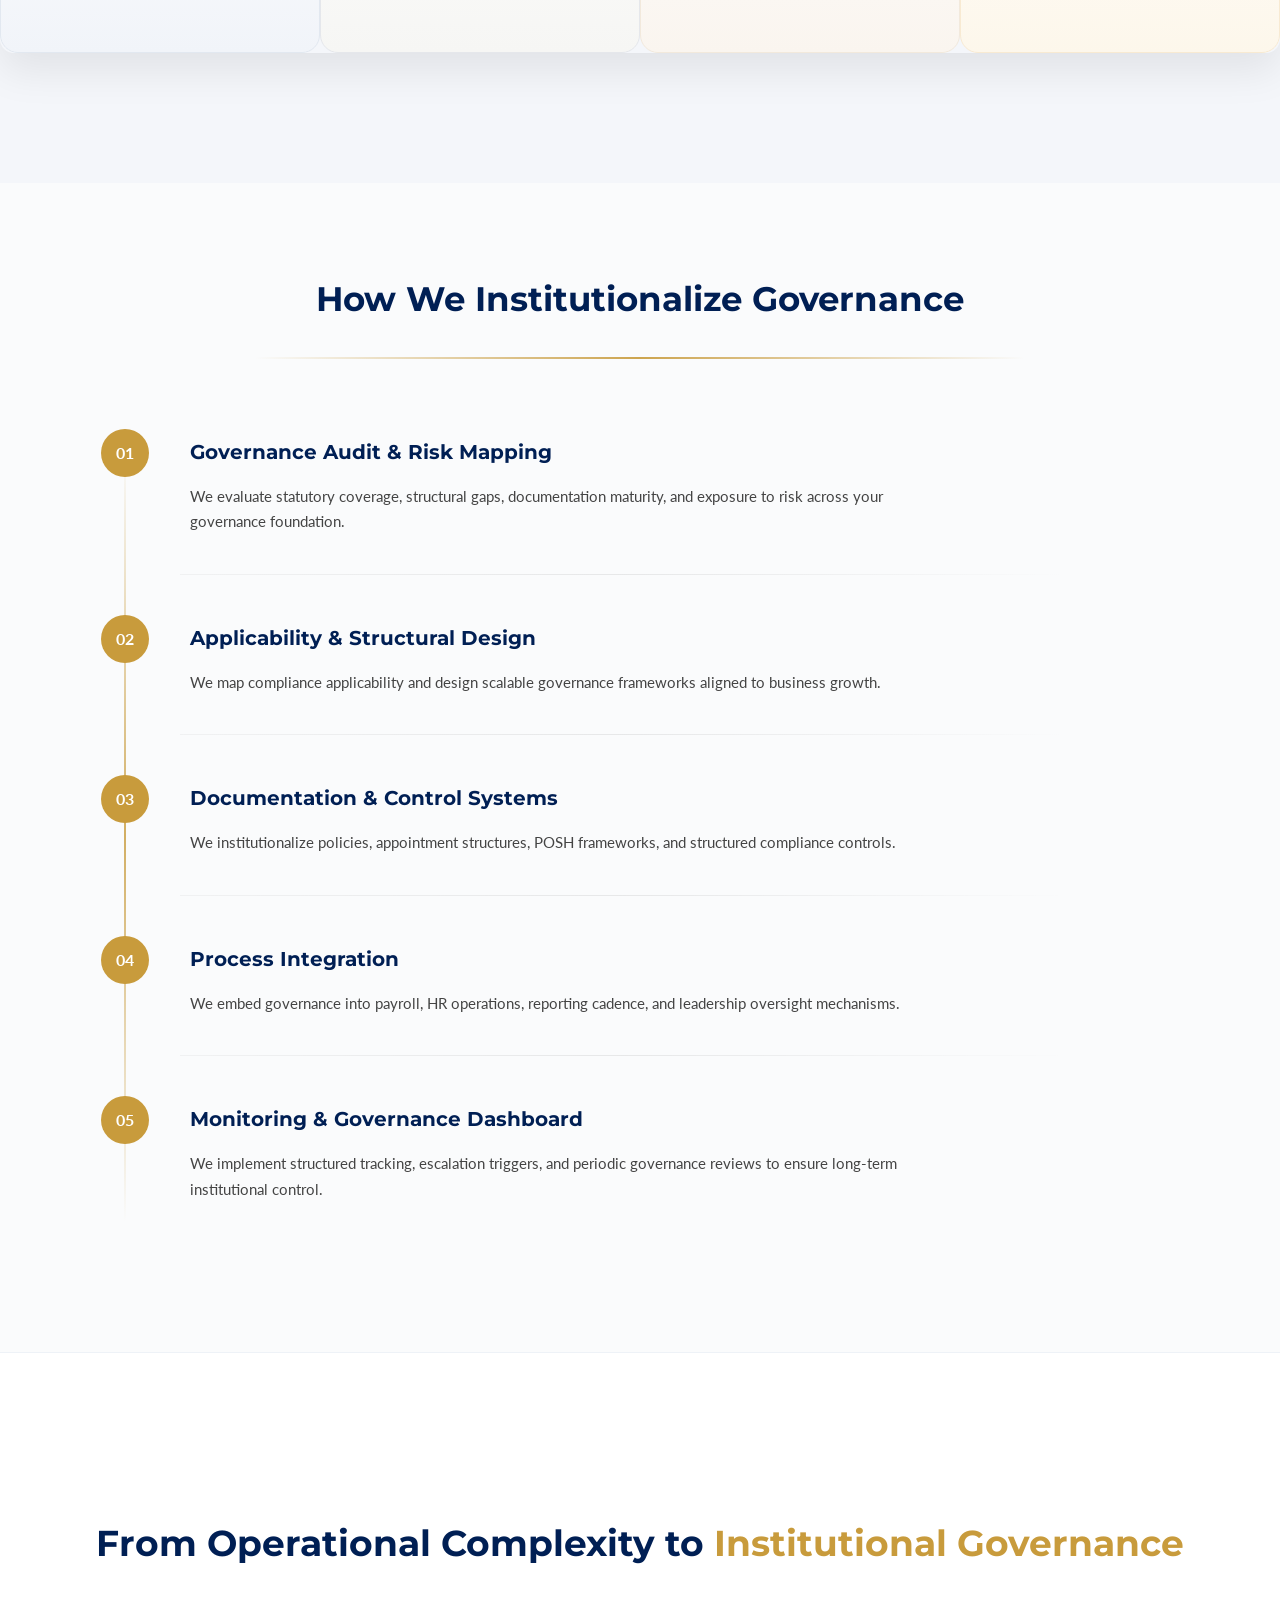
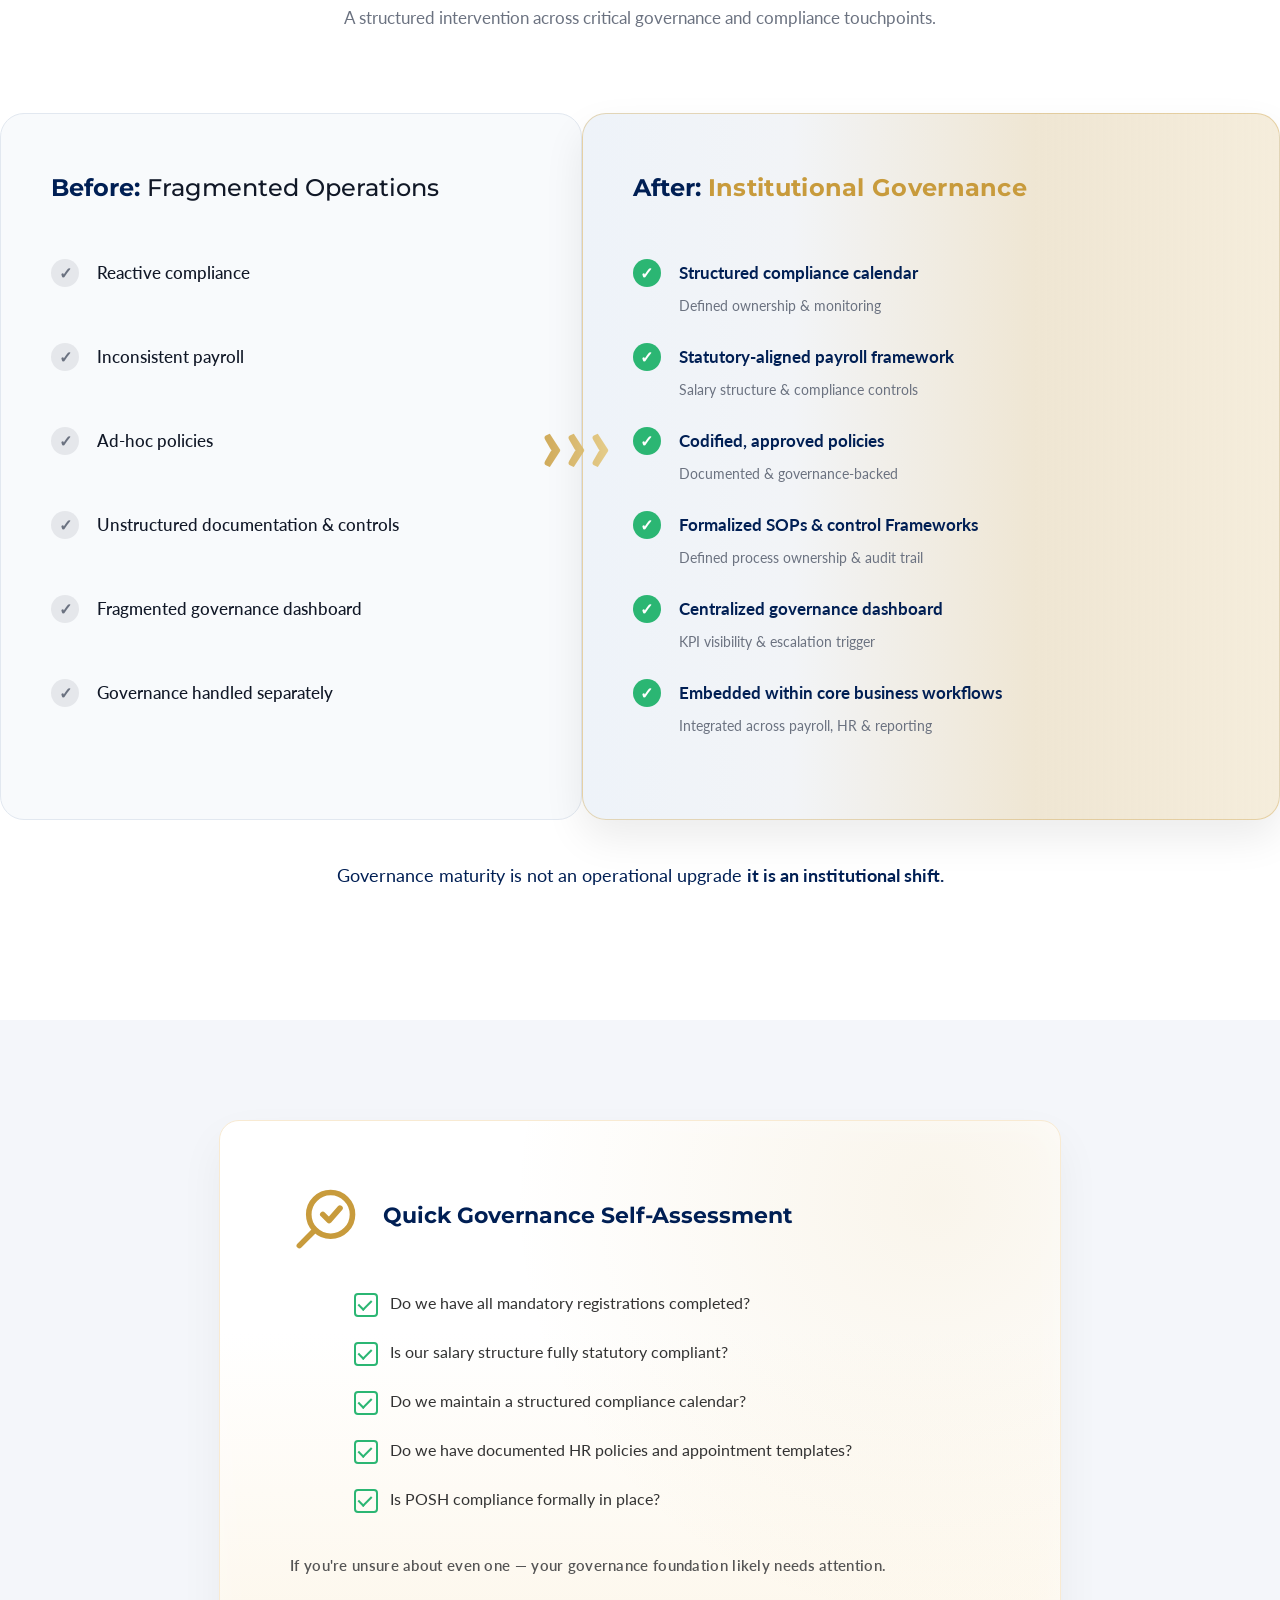
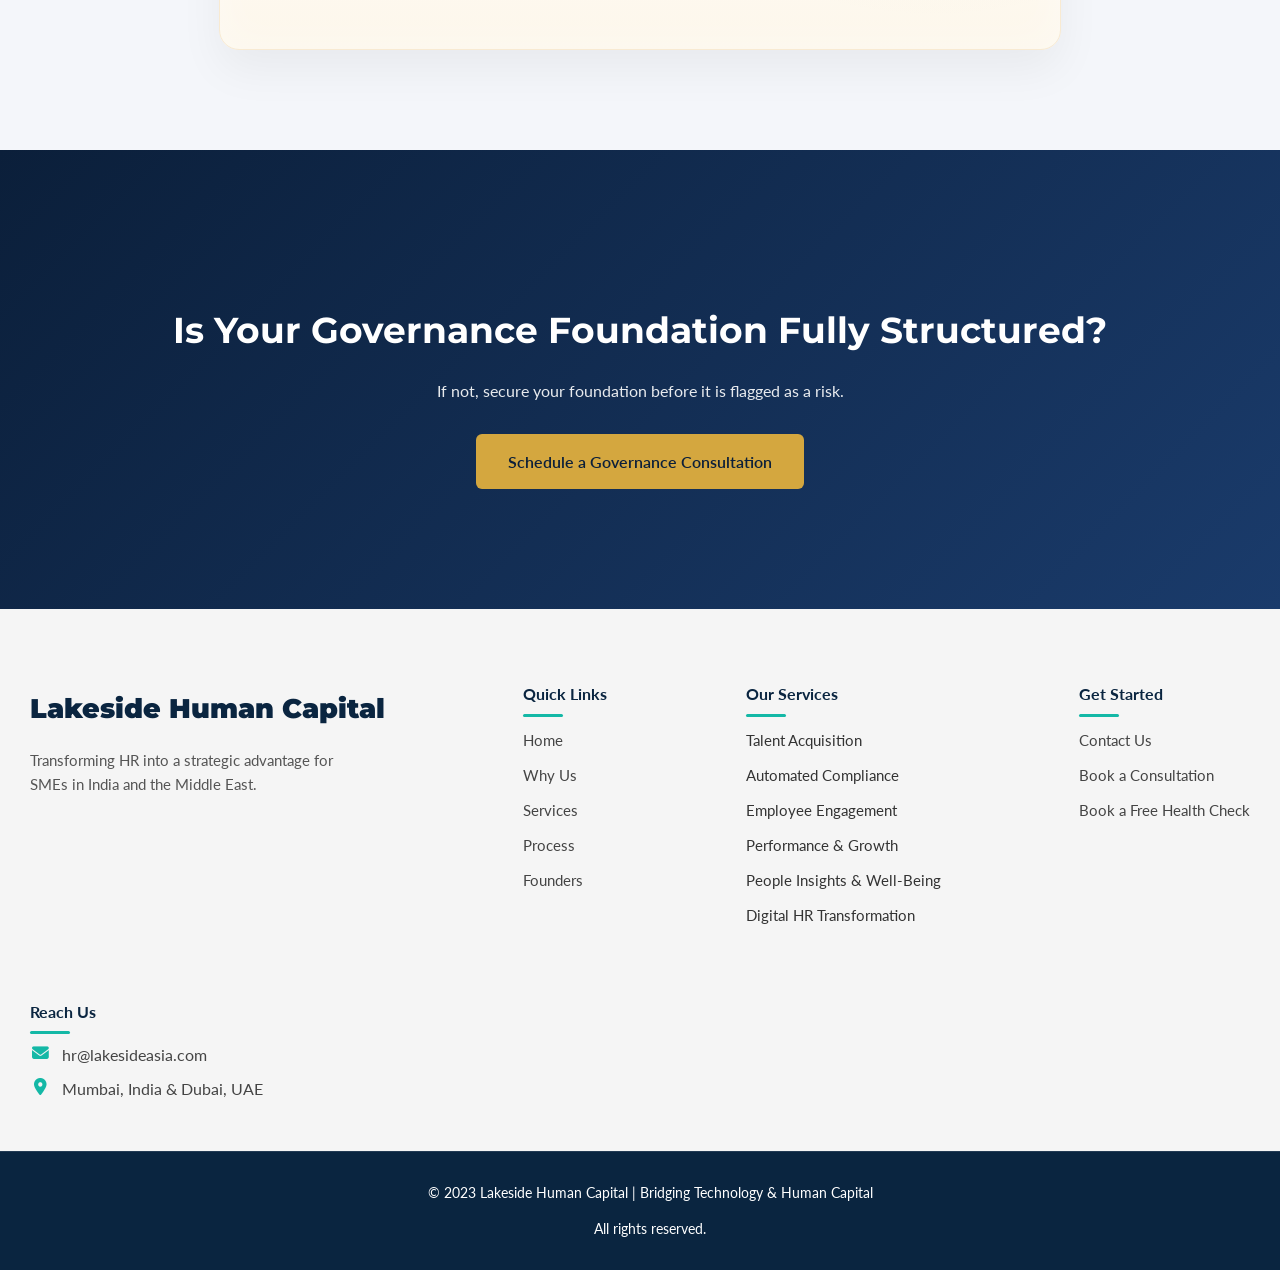
==== commit 8a999ae4: "Update governance.html" ====
--- a/governance.html
+++ b/governance.html
@@ -34,7 +34,7 @@
   
   <nav>
     <ul>
-      <li><a href="/" class="active">Home</a>
+      <li><a href="index.html">Home</a></li>
       <li><a href="about.html">About Us</a></li>
       <li><a href="#why-us">Why Us</a></li>
       <li><a href="services.html">Services</a></li>
--- a/assets/css/style.css
+++ b/assets/css/style.css
@@ -2667,6 +2667,23 @@
   background: #c09332;
 }
 
+@media (max-width: 768px) {
+
+.governance-hero h1{
+font-size: 34px;
+line-height: 1.25;
+}
+
+.governance-hero .hero-subtext {
+font-size: 16px;
+}
+
+.governance-hero{
+padding:100px 20px;
+}
+
+}
+
 /* =========================================
    GOVERNANCE AWARENESS – CLEAN STRUCTURED
 ========================================= */
@@ -2893,6 +2910,46 @@
   margin-bottom: 22px;
 }
 
+
+@media (max-width:768px){
+
+.governance-awareness .cards-row{
+grid-template-columns:1fr;
+gap:22px;
+}
+
+.governance-awareness .card-financial,
+.governance-awareness .card-operational,
+.governance-awareness .card-legal,
+.governance-awareness .card-growth{
+min-height:auto;
+padding:28px 26px;
+}
+
+  .governance-awareness .bullet-list{
+max-width:260px;
+margin:25px auto 0;
+}
+
+.governance-awareness .bullet-item{
+text-align:left;
+}
+
+  .governance-awareness{
+padding:80px 20px;
+}
+
+.governance-awareness h2{
+font-size:30px;
+line-height:1.3;
+}
+
+.governance-awareness .awareness-intro{
+font-size:16px;
+margin-bottom:40px;
+}
+
+}
 
 
 /* ---------- SELF ASSESSMENT ---------- */
@@ -2993,6 +3050,18 @@
   letter-spacing: 0.3px;
 }
 
+@media (max-width:768px){
+
+.governance-selfcheck .selfcheck-card{
+padding:40px 28px;
+}
+
+.governance-selfcheck .selfcheck-list{
+margin-left:0;
+}
+
+}
+
 
 /* ---------- CTA SECTION ---------- */
 
@@ -3004,7 +3073,7 @@
 }
 
 .governance-cta h2 {
-  font-size: 32px;
+  font-size: 36px;
   margin-bottom: 15px;
 }
 
@@ -3026,6 +3095,23 @@
 
 .governance-cta .primary-btn:hover {
   background: #c09332;
+}
+
+@media (max-width:768px){
+
+  .governance-cta{
+padding:90px 20px;
+}
+
+.governance-cta h2{
+font-size:32px;
+line-height:1.3;
+}
+
+.governance-cta .cta-text{
+font-size:16px;
+}
+
 }
 
 
@@ -3166,6 +3252,27 @@
 }
 
 
+@media (max-width:768px){
+
+.governance-framework{
+padding:50px 0 80px;
+}
+
+.governance-framework .framework-step{
+margin-bottom:30px;
+padding-bottom:18px;
+}
+
+.governance-framework .step-right h3{
+font-size:18px;
+}
+
+.governance-framework .step-right p{
+font-size:14px;
+}
+
+}
+
 
 
 /* ========================================= 
@@ -3215,6 +3322,16 @@
   border-radius: 24px;
   position: relative;
   height: 100%;
+    transition: transform 0.25s ease, box-shadow 0.25s ease;
+}
+
+.story-container:hover {
+  transform: translateY(-4px);
+  box-shadow: 0 12px 30px rgba(0,0,0,0.06);
+}
+
+.story-container-after:hover {
+  transform: translateY(-6px);
 }
 
 
@@ -3396,6 +3513,20 @@
   margin-top: 90px;
   font-size: 18px;
   color: #001F54;
+}
+
+
+@media (max-width:768px){
+
+.governance-story-section .story-container{
+margin-bottom:22px;
+padding:28px;
+}
+
+  .governance-story-section{
+padding:80px 0;
+}
+
 }
 
 
@@ -3590,6 +3721,19 @@
     margin: 18px auto 28px auto;
   }
 }
+
+  @media (max-width:768px){
+
+.governance-story-section .story-wrapper{
+grid-template-columns:1fr;
+gap:25px;
+}
+
+.governance-story-section .story-flow{
+display:none;
+}
+
+}
  
 
 /* ================== PREMIUM SCROLL ANIMATION ================== */
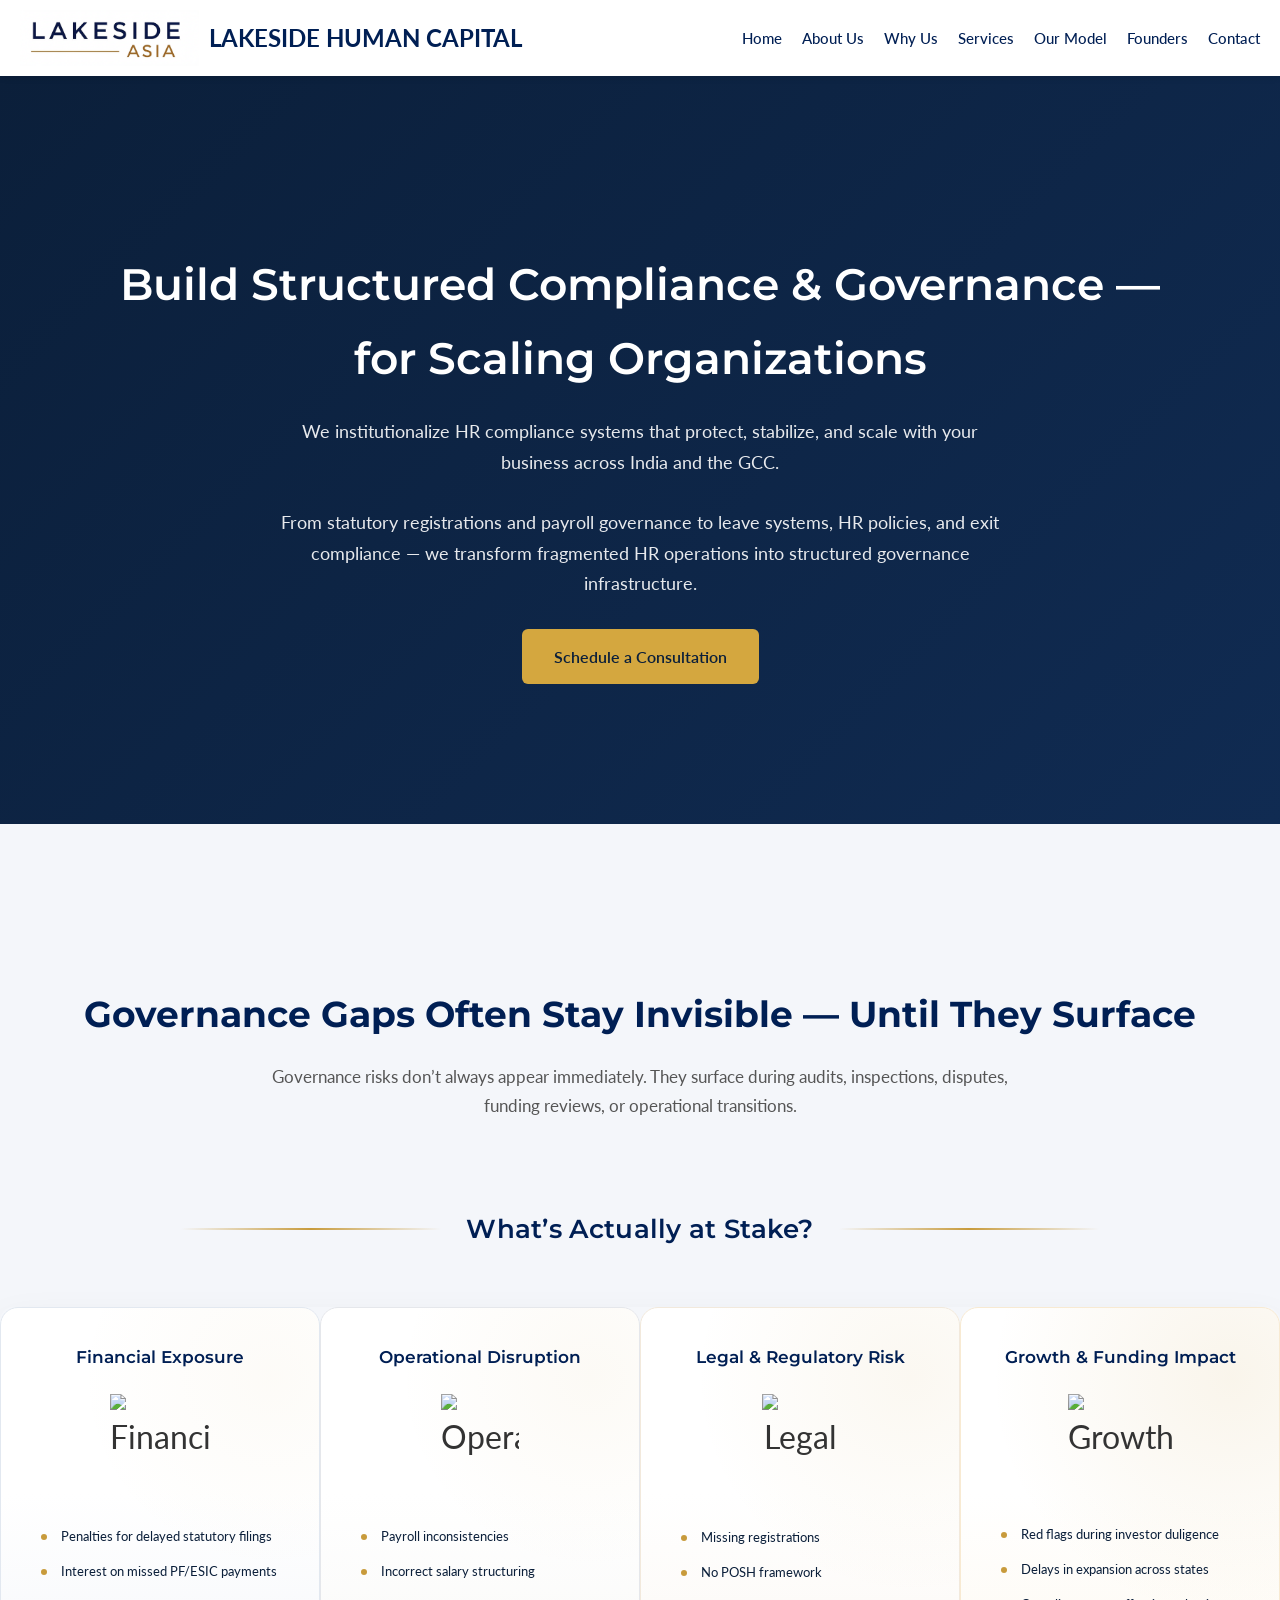
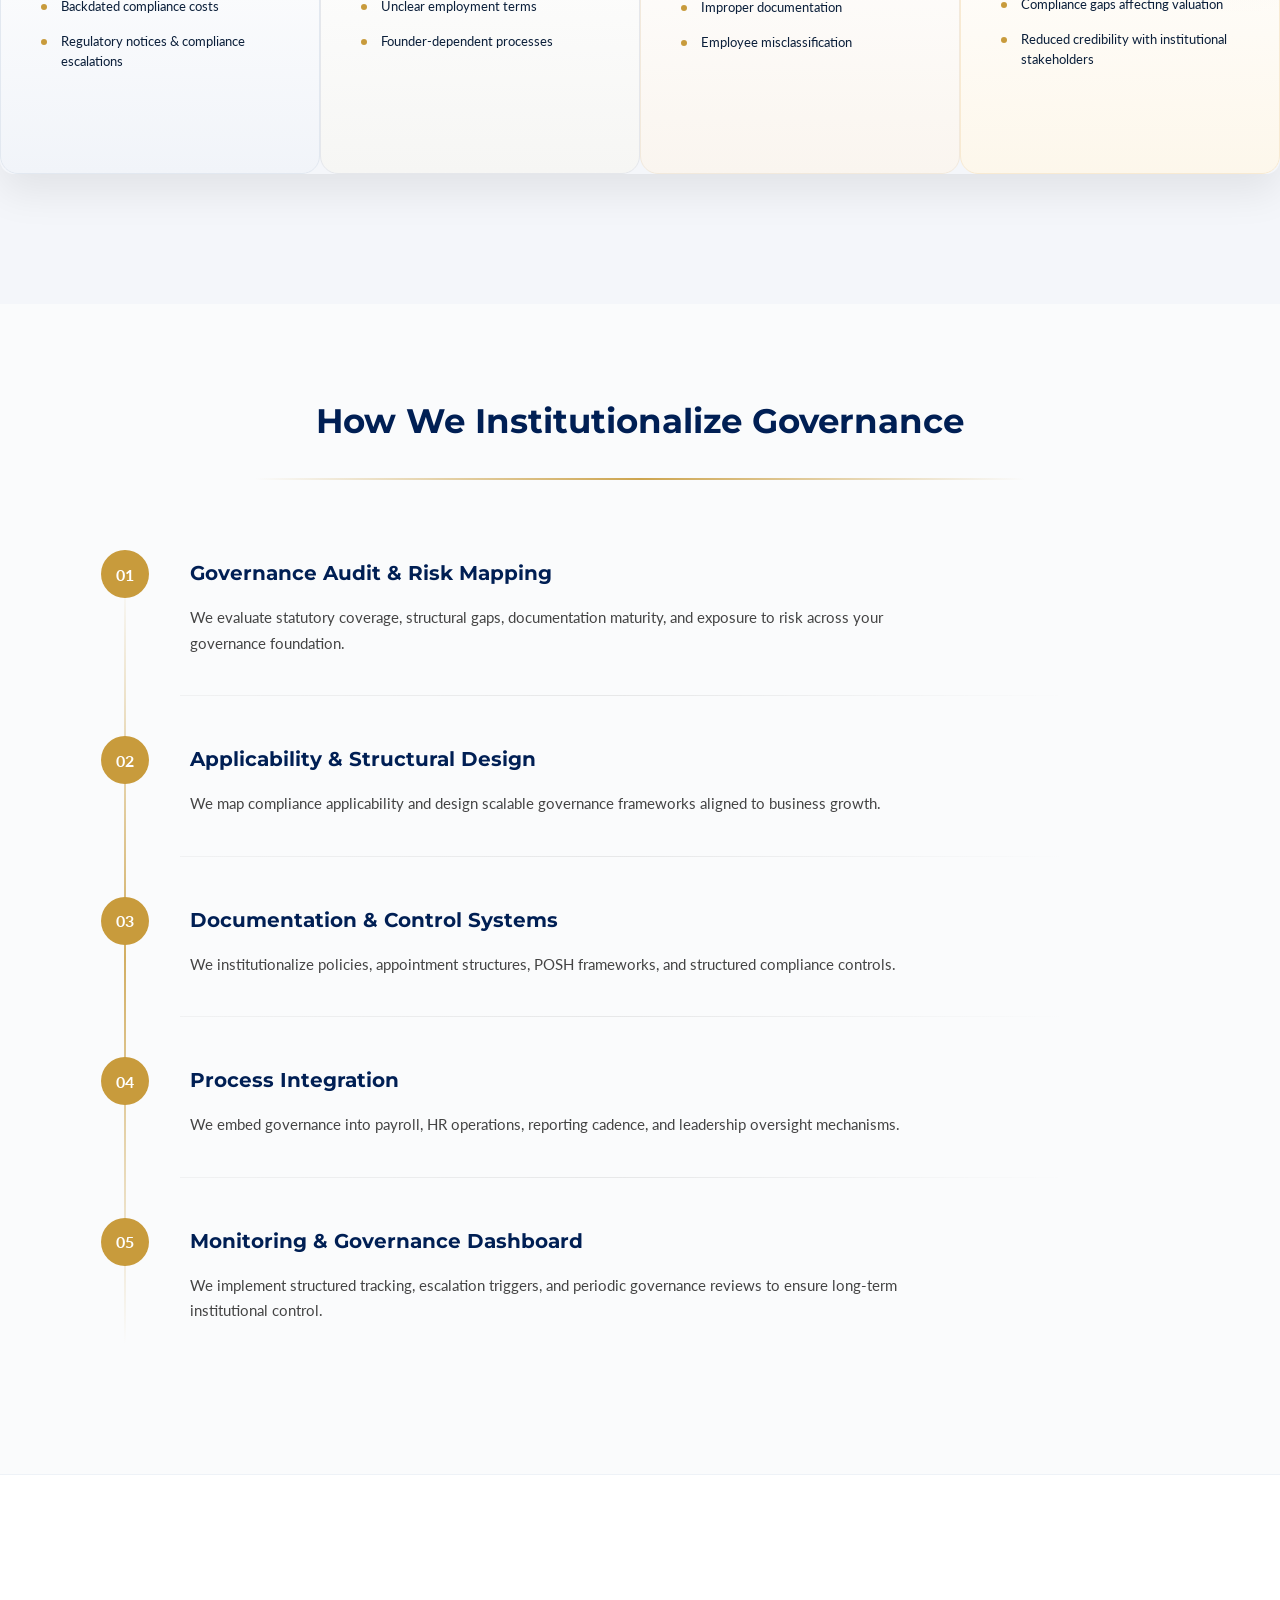
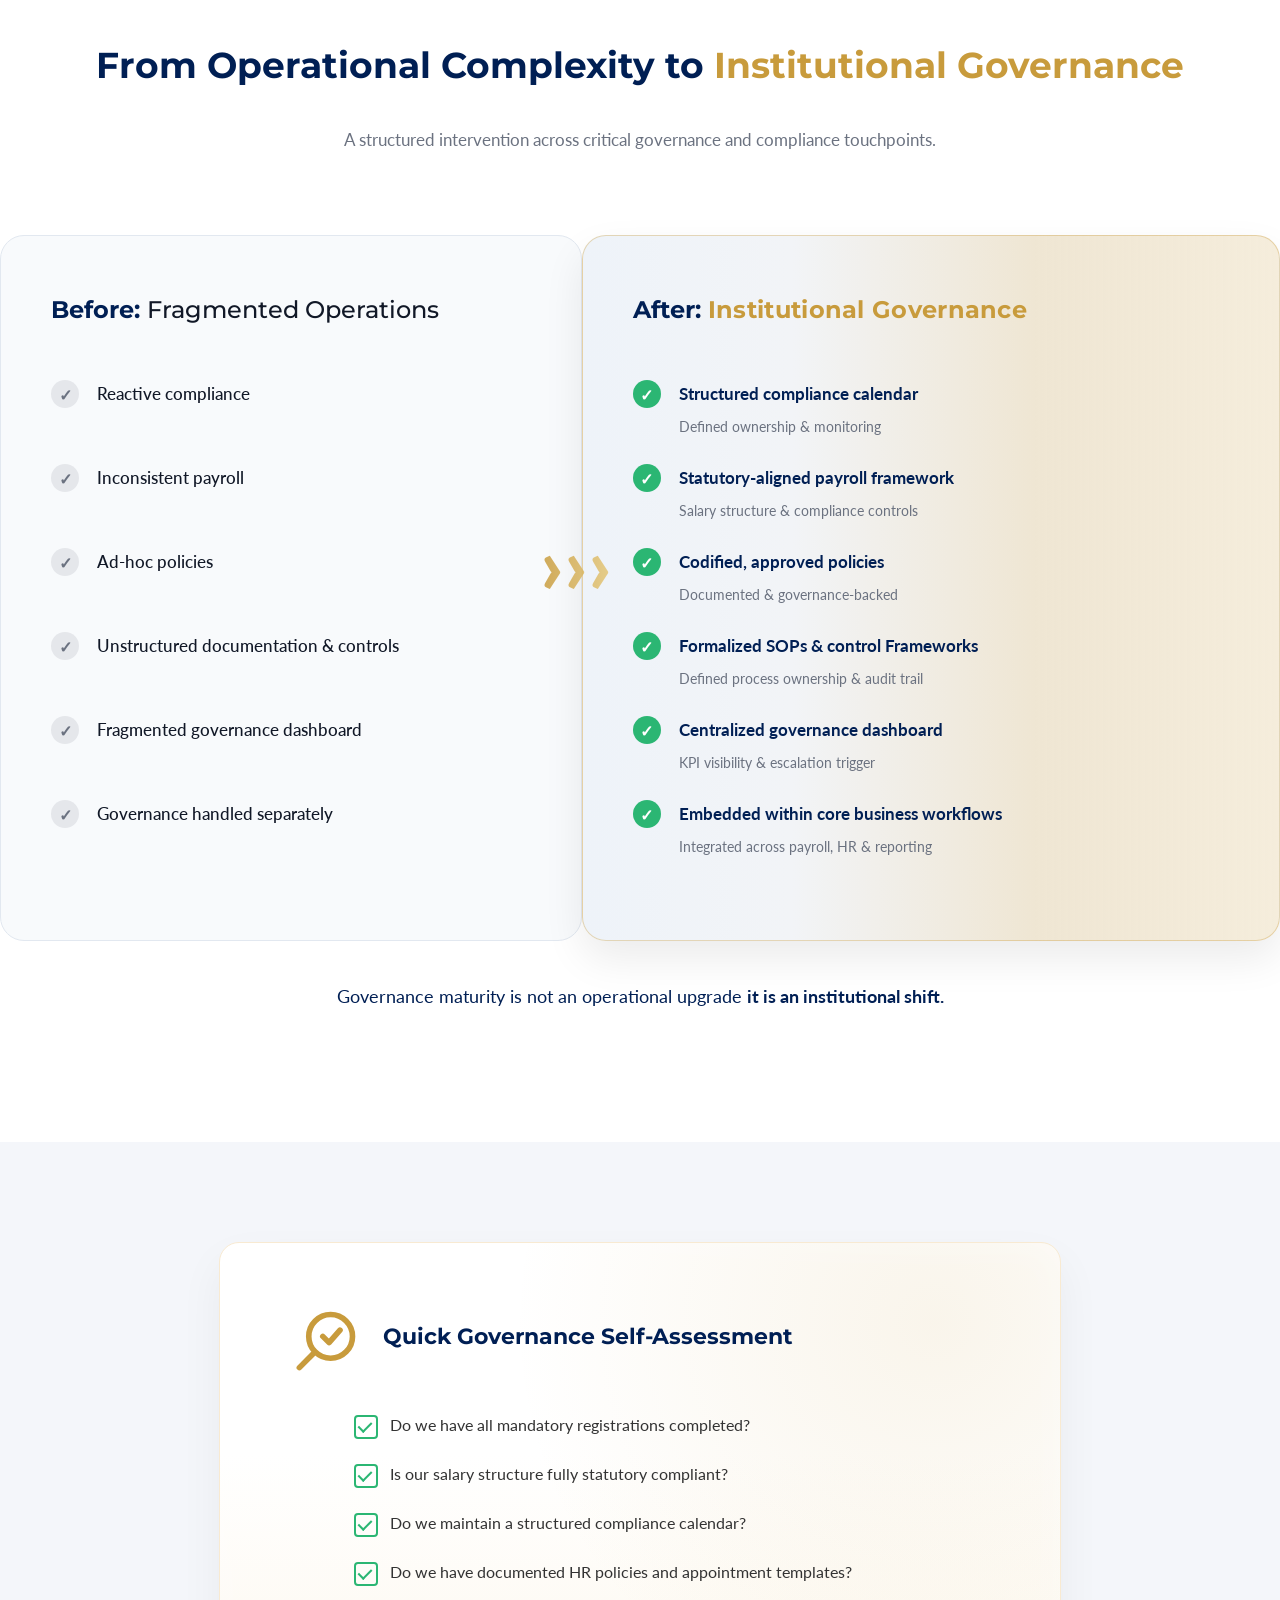
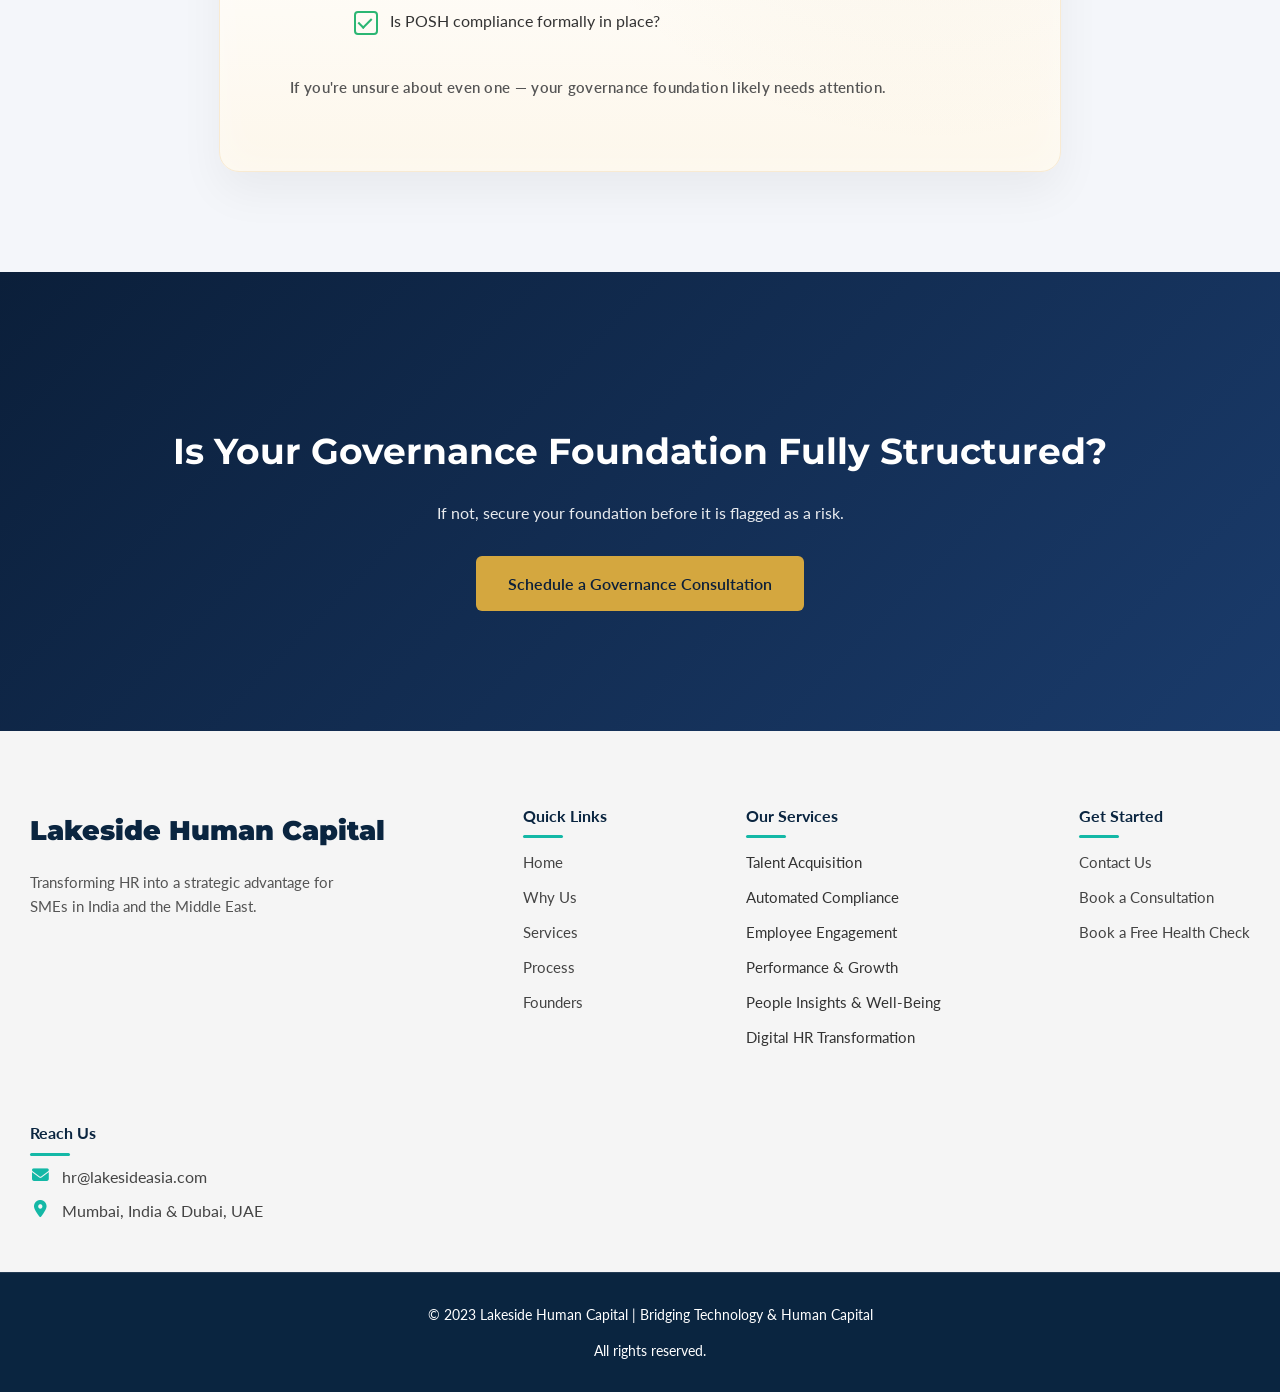
==== commit 7b9bd634: "Update governance.html" ====
--- a/governance.html
+++ b/governance.html
@@ -63,10 +63,14 @@
 
 <section class="governance-hero">
   <div class="container">
-    <h1>Build Structured Compliance & Governance — <br>The Right Way</h1>
+    <h1>Build Structured Compliance & Governance — <br>for Scaling Organizations</h1>
     <p class="hero-subtext">
-      We institutionalize HR compliance systems that protect, stabilize, and scale with your business.
+      We institutionalize HR compliance systems that protect, stabilize, and scale with your business across India and the GCC.
     </p>
+
+    <p class="hero-subtext"> 
+      From statutory registrations and payroll governance to leave systems, HR policies, and exit compliance — we transform fragmented HR operations into structured governance infrastructure.
+      </p>
     <a href="#" class="primary-btn">Schedule a Consultation</a>
   </div>
 </section>
--- a/assets/css/style.css
+++ b/assets/css/style.css
@@ -3530,6 +3530,185 @@
 }
 
 
+/* ================== TALENT MODEL STYLING ================== */
+
+
+/* Talent Hero Model */
+
+.talent-hero {
+  padding: 110px 20px;
+  text-align: center;
+  background: linear-gradient(
+      180deg,
+      #0b2a4a 0%,
+      #1c3f66 45%,
+      #0b2a4a 100%
+  );
+  color: white;
+}
+
+.talent-hero h1 {
+  font-size: 44px;
+  font-weight: 700;
+  color: #ffffff;
+  margin-bottom: 10px;
+}
+
+.talent-hero h2 {
+  font-size: 24px;
+  font-weight: 500;
+  color: #dbeafe;
+  margin-bottom: 30px;
+  letter-spacing: 0.5px;
+}
+
+.talent-hero p {
+  max-width: 820px;
+  margin: 0 auto 18px;
+  font-size: 16px;
+  line-height: 1.7;
+  color: #cbd5e1;
+}
+
+.talent-hero .talent-highlights {
+  margin-top: 35px;
+  margin-bottom: 45px;
+}
+
+.talent-hero .talent-highlights span {
+  display: inline-block;
+  margin: 6px 10px;
+  padding: 8px 16px;
+  background: rgba(255,255,255,0.08);
+  border: 1px solid rgba(255,255,255,0.35);
+  border-radius: 24px;
+  font-size: 14px;
+  color: #ffffff;
+  letter-spacing: 0.3px;
+  transition: all 0.25s ease;
+  }
+
+.talent-hero .talent-highlights span:hover {
+  background: rgba(255,255,255,0.16);
+  border-color: rgba(255,255,255,0.6);
+}
+
+.talent-hero .cta-button {
+  display: inline-block;
+  padding: 14px 28px;
+  background: #3b82f6;
+  color: white;
+  text-decoration: none;
+  border-radius: 6px;
+  font-weight: 600;
+}
+
+.talent-hero .cta-button:hover {
+  background: #2563eb;
+}
+
+
+/* ================== TALENT ENGAGEMENT MODEL ================== */
+
+
+.engagement-models {
+  padding: 100px 20px;
+  background: #f8fafc;
+}
+
+.engagement-models .section-header {
+  text-align: center;
+  max-width: 780px;
+  margin: auto;
+  margin-bottom: 60px;
+}
+
+.engagement-models .section-header h2 {
+  font-size: 34px;
+  font-weight: 700;
+  color: #0f172a;
+  margin-bottom: 16px;
+}
+
+.engagement-models .section-header p {
+  font-size: 16px;
+  line-height: 1.7;
+  color: #475569;
+}
+
+.engagement-models .engagement-grid {
+  display: grid;
+  grid-template-columns: 1fr 1fr;
+  gap: 60px;
+}
+
+.engagement-models .engagement-card {
+  background: white;
+  padding: 42px;
+  border-radius: 14px;
+  box-shadow: 0 18px 35px rgba(0,0,0,0.07);
+  position: relative;
+  transition: transform 0.35s ease;
+}
+
+.engagement-models .engagement-card::before {
+  content: "";
+  position: absolute;
+  top: 0;
+  left: 0;
+  width: 100%;
+  height: 4px;
+  background: linear-gradient(90deg,#2563eb,#3b82f6);
+  border-radius: 14px 14px 0 0;
+}
+
+.engagement-models .engagement-card:hover {
+  transform: translateY(-8px);
+    box-shadow: 0 25px 45px rgba(0,0,0,0.1);
+}
+
+.engagement-models .engagement-icon {
+  width: 50px;
+  height: 50px;
+  background: #eef2ff;
+  border-radius: 12px;
+  display: flex;
+  align-items: center;
+  justify-content: center;
+  font-size: 22px;
+  margin-bottom: 18px;
+}
+
+.engagement-models .engagement-card h3 {
+  font-size: 22px;
+  margin-bottom: 16px;
+  color: #1e293b;
+}
+
+.engagement-models .engagement-card p {
+  font-size: 15px;
+  line-height: 1.7;
+  color: #475569;
+  margin-bottom: 18px;
+}
+
+.engagement-models .engagement-card ul {
+  padding-left: 18px;
+  margin-bottom: 20px;
+}
+
+.engagement-models .engagement-card ul li {
+  margin-bottom: 8px;
+  color: #334155;
+}
+
+.engagement-models .engagement-tag {
+  font-size: 13px;
+  color: #2563eb;
+  font-weight: 600;
+}
+
+
 /* ================== MOBILE NAV + HERO TWEAKS (append only) ================== */
 
 /* mobile hamburger button (hidden on desktop) */
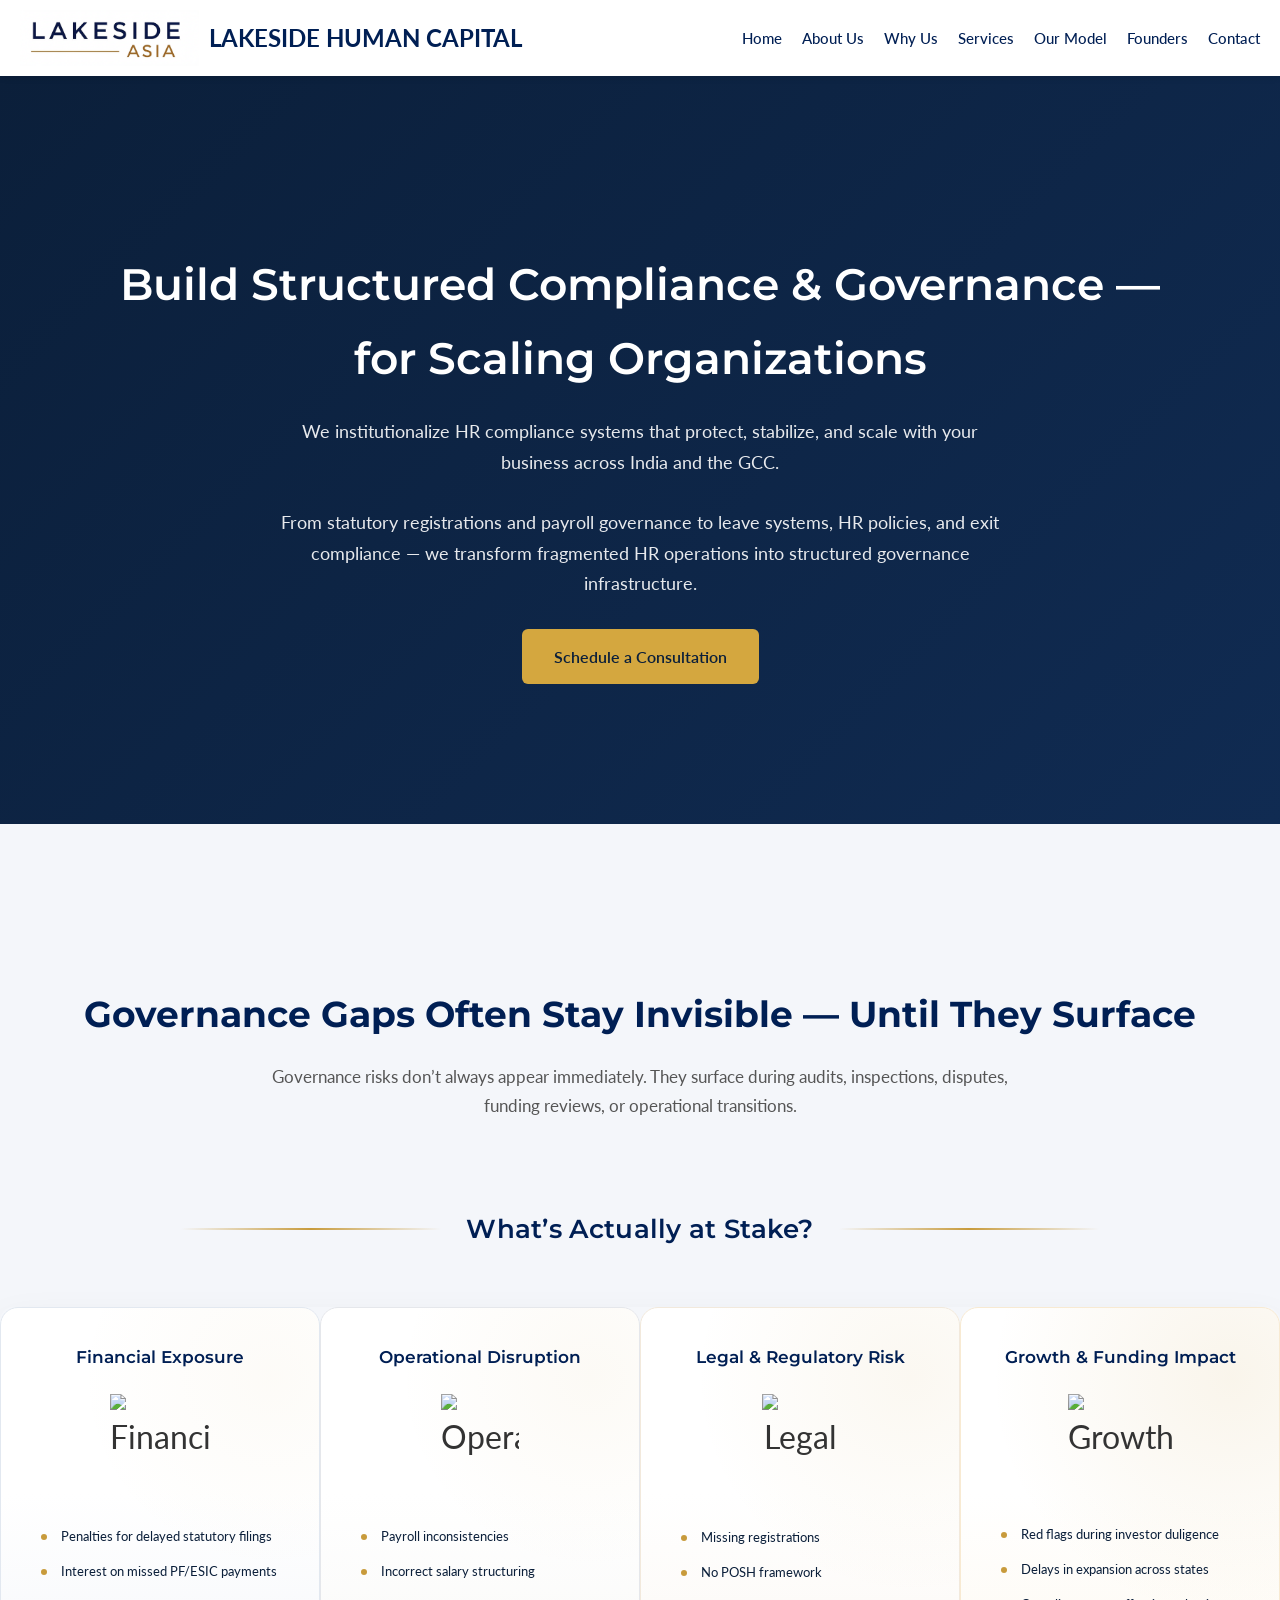
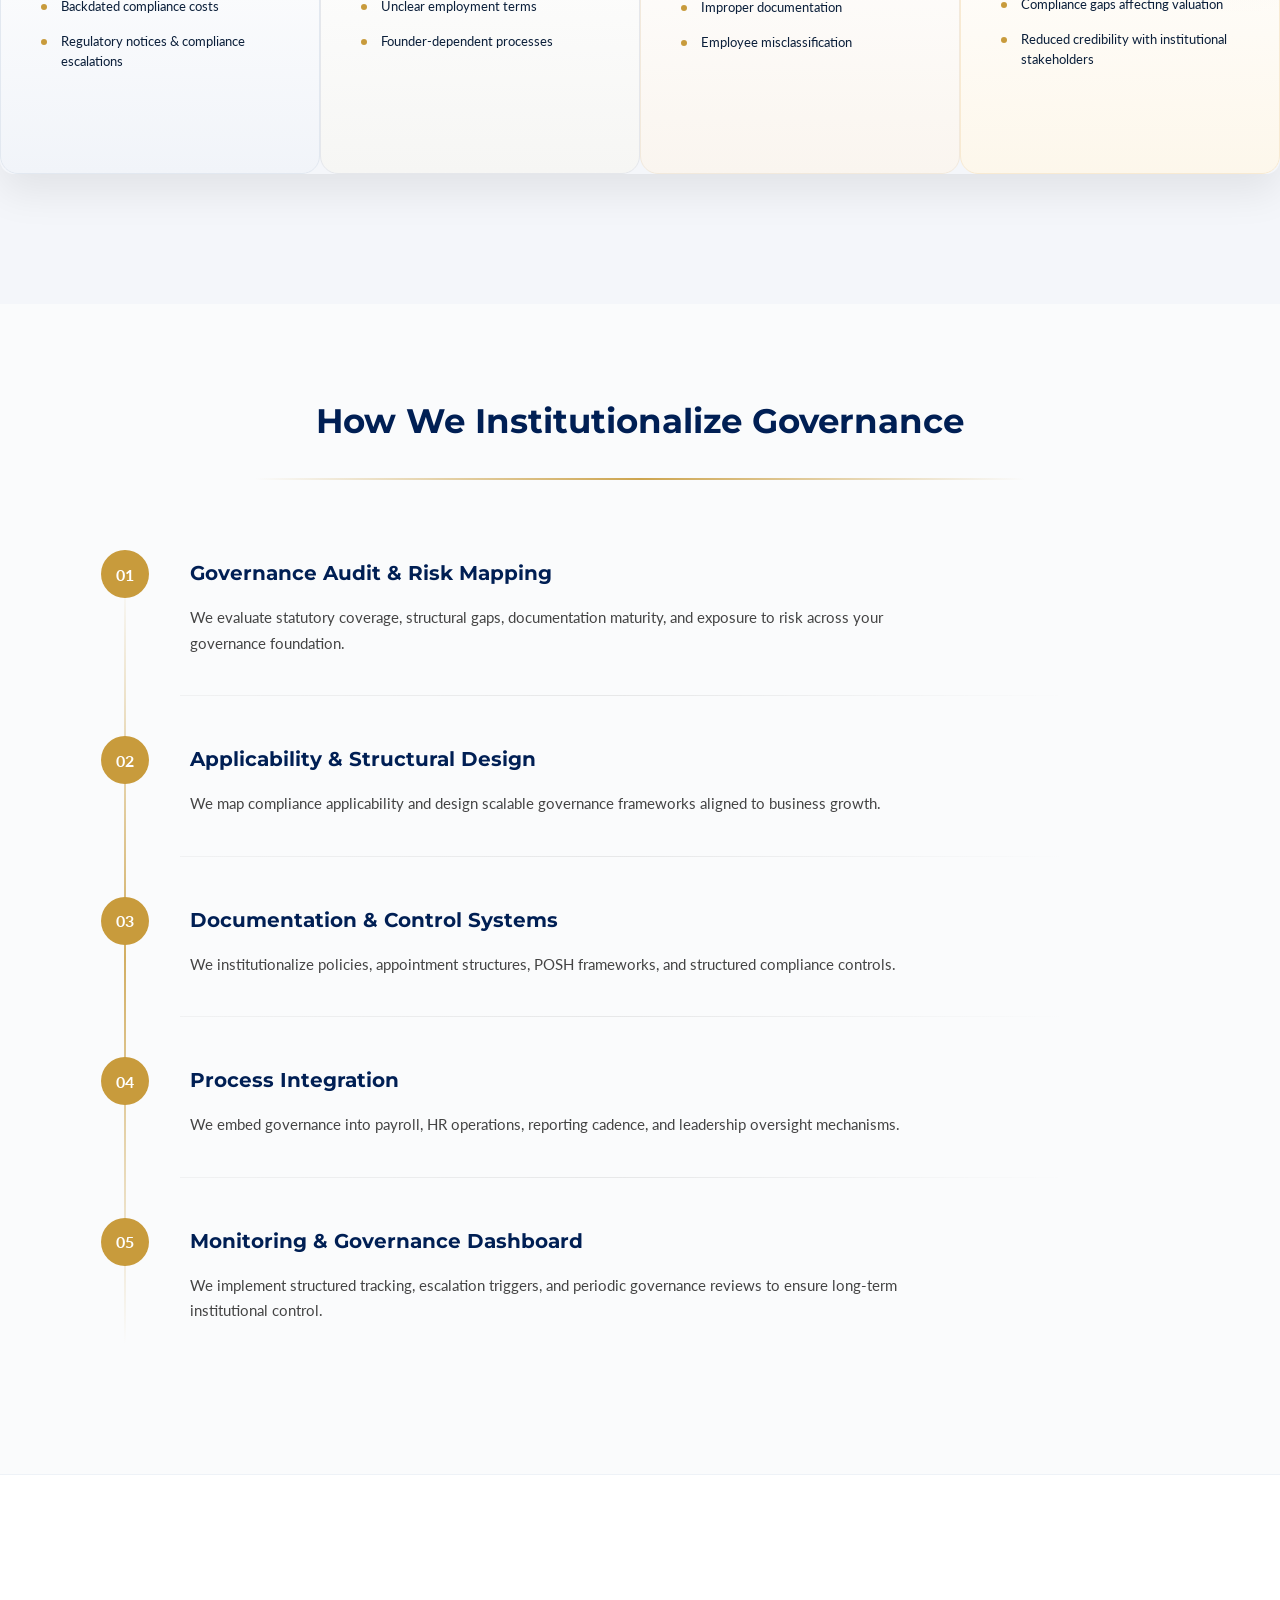
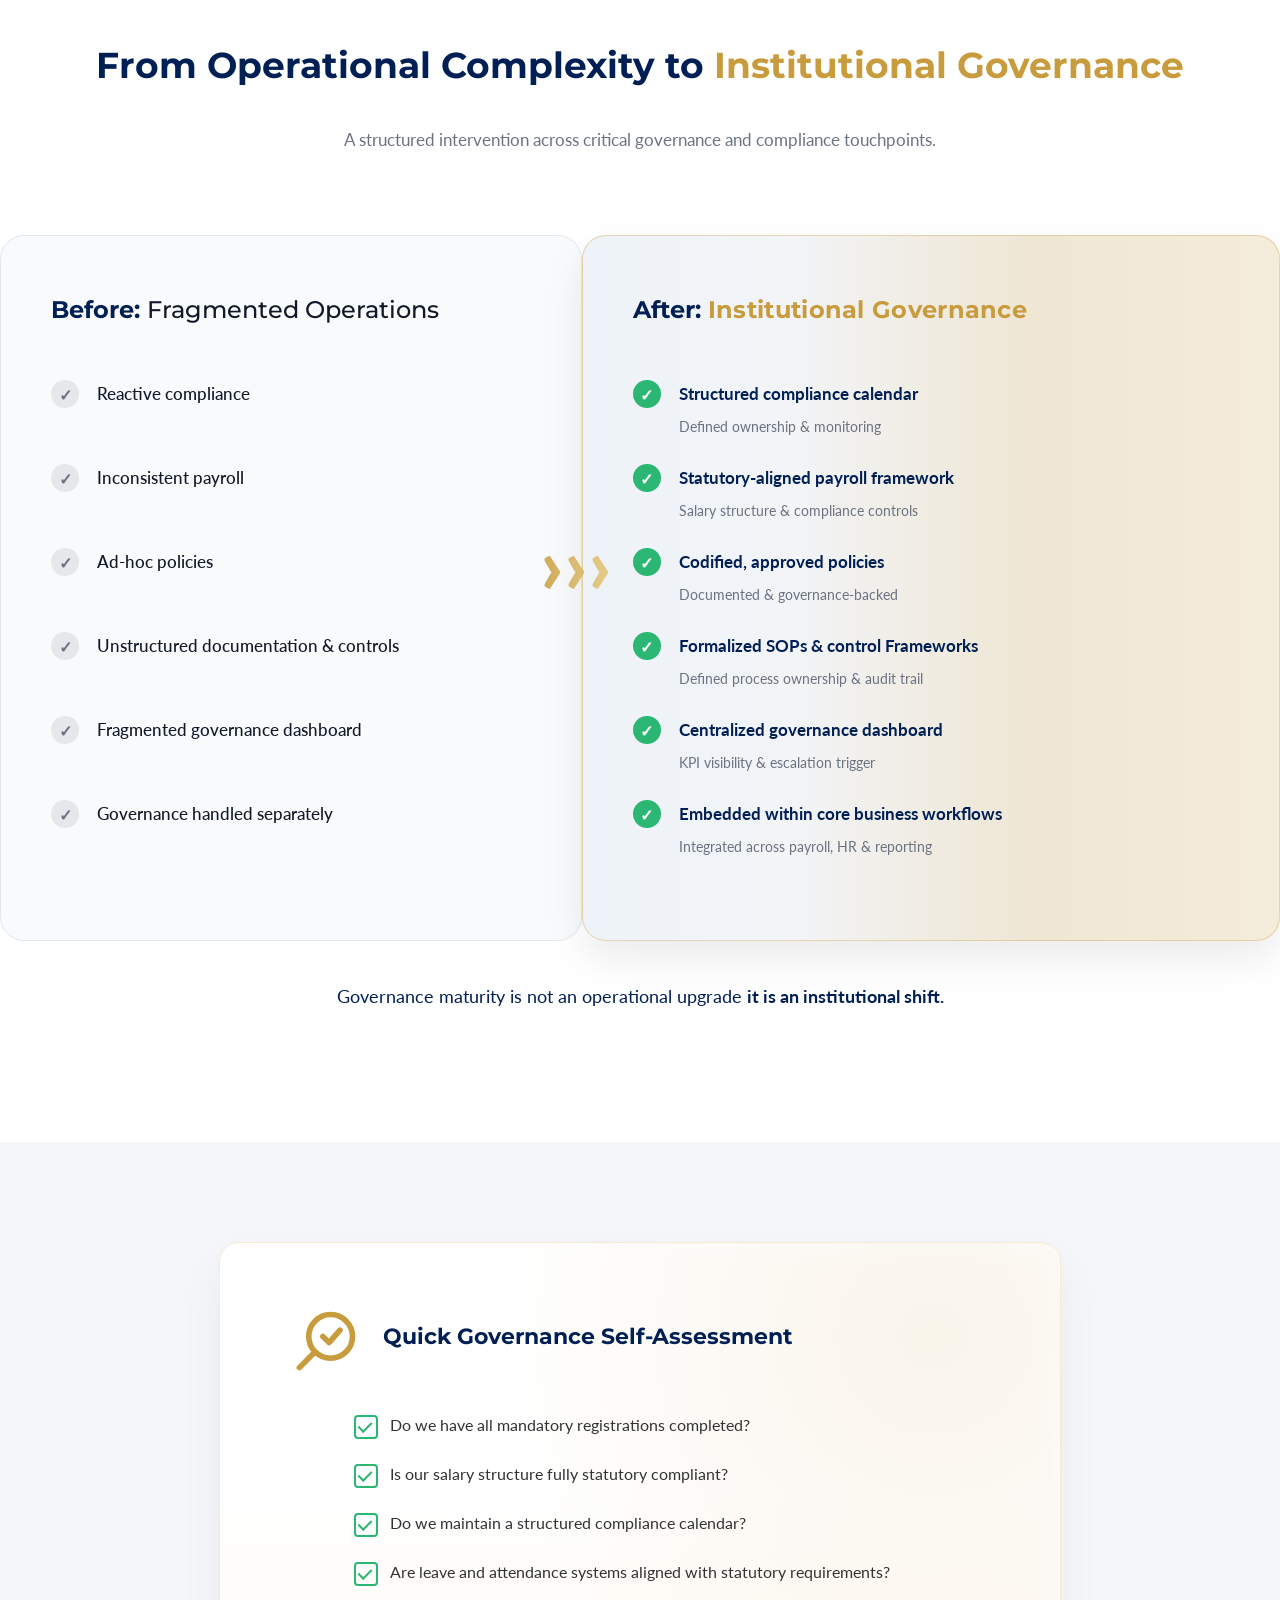
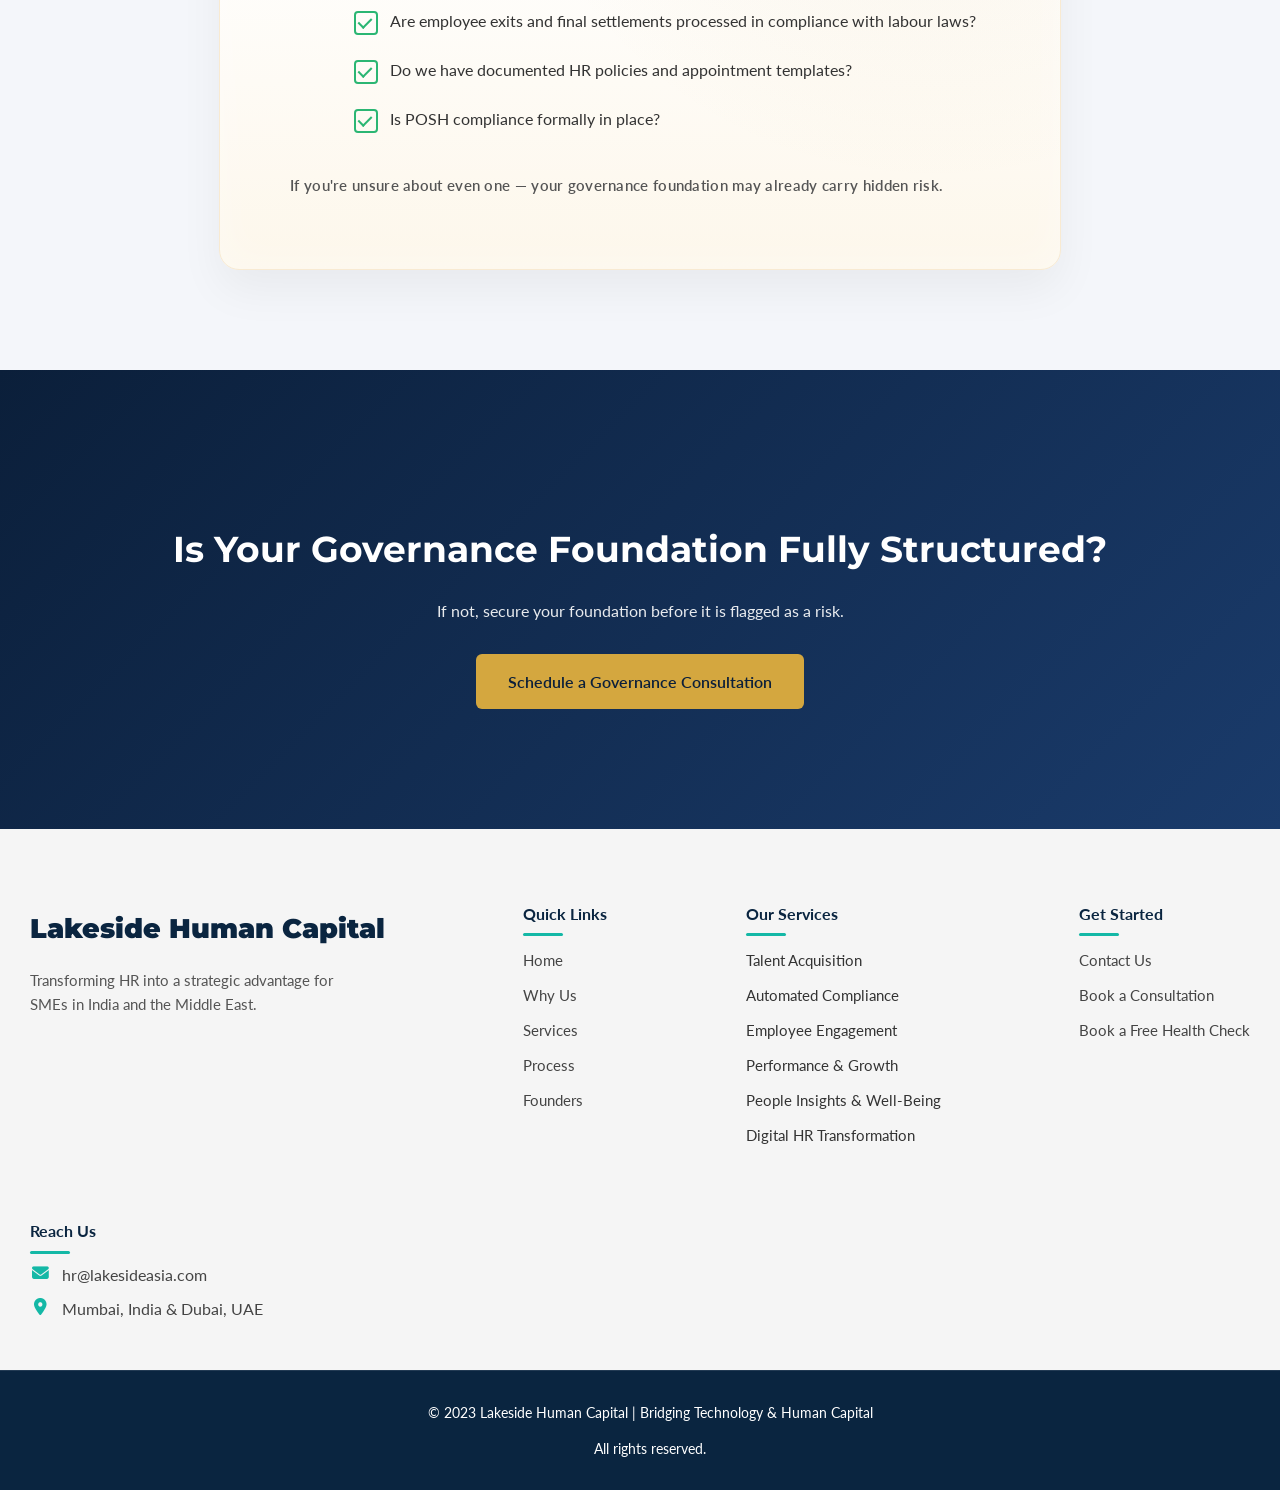
==== commit ddc507c7: "Update governance.html" ====
--- a/governance.html
+++ b/governance.html
@@ -479,6 +479,15 @@
           <span class="custom-check"></span>
           Do we maintain a structured compliance calendar?
         </li>
+                <li>
+          <span class="custom-check"></span>
+          Are leave and attendance systems aligned with statutory requirements?
+        </li>
+               <li>
+          <span class="custom-check"></span>
+          Are employee exits and final settlements processed in compliance with labour laws?
+        </li>
+        
         <li>
           <span class="custom-check"></span>
           Do we have documented HR policies and appointment templates?
@@ -490,7 +499,7 @@
       </ul>
 
       <p class="selfcheck-note">
-        If you're unsure about even one — your governance foundation likely needs attention.
+        If you're unsure about even one — your governance foundation may already carry hidden risk.
       </p>
 
     </div>
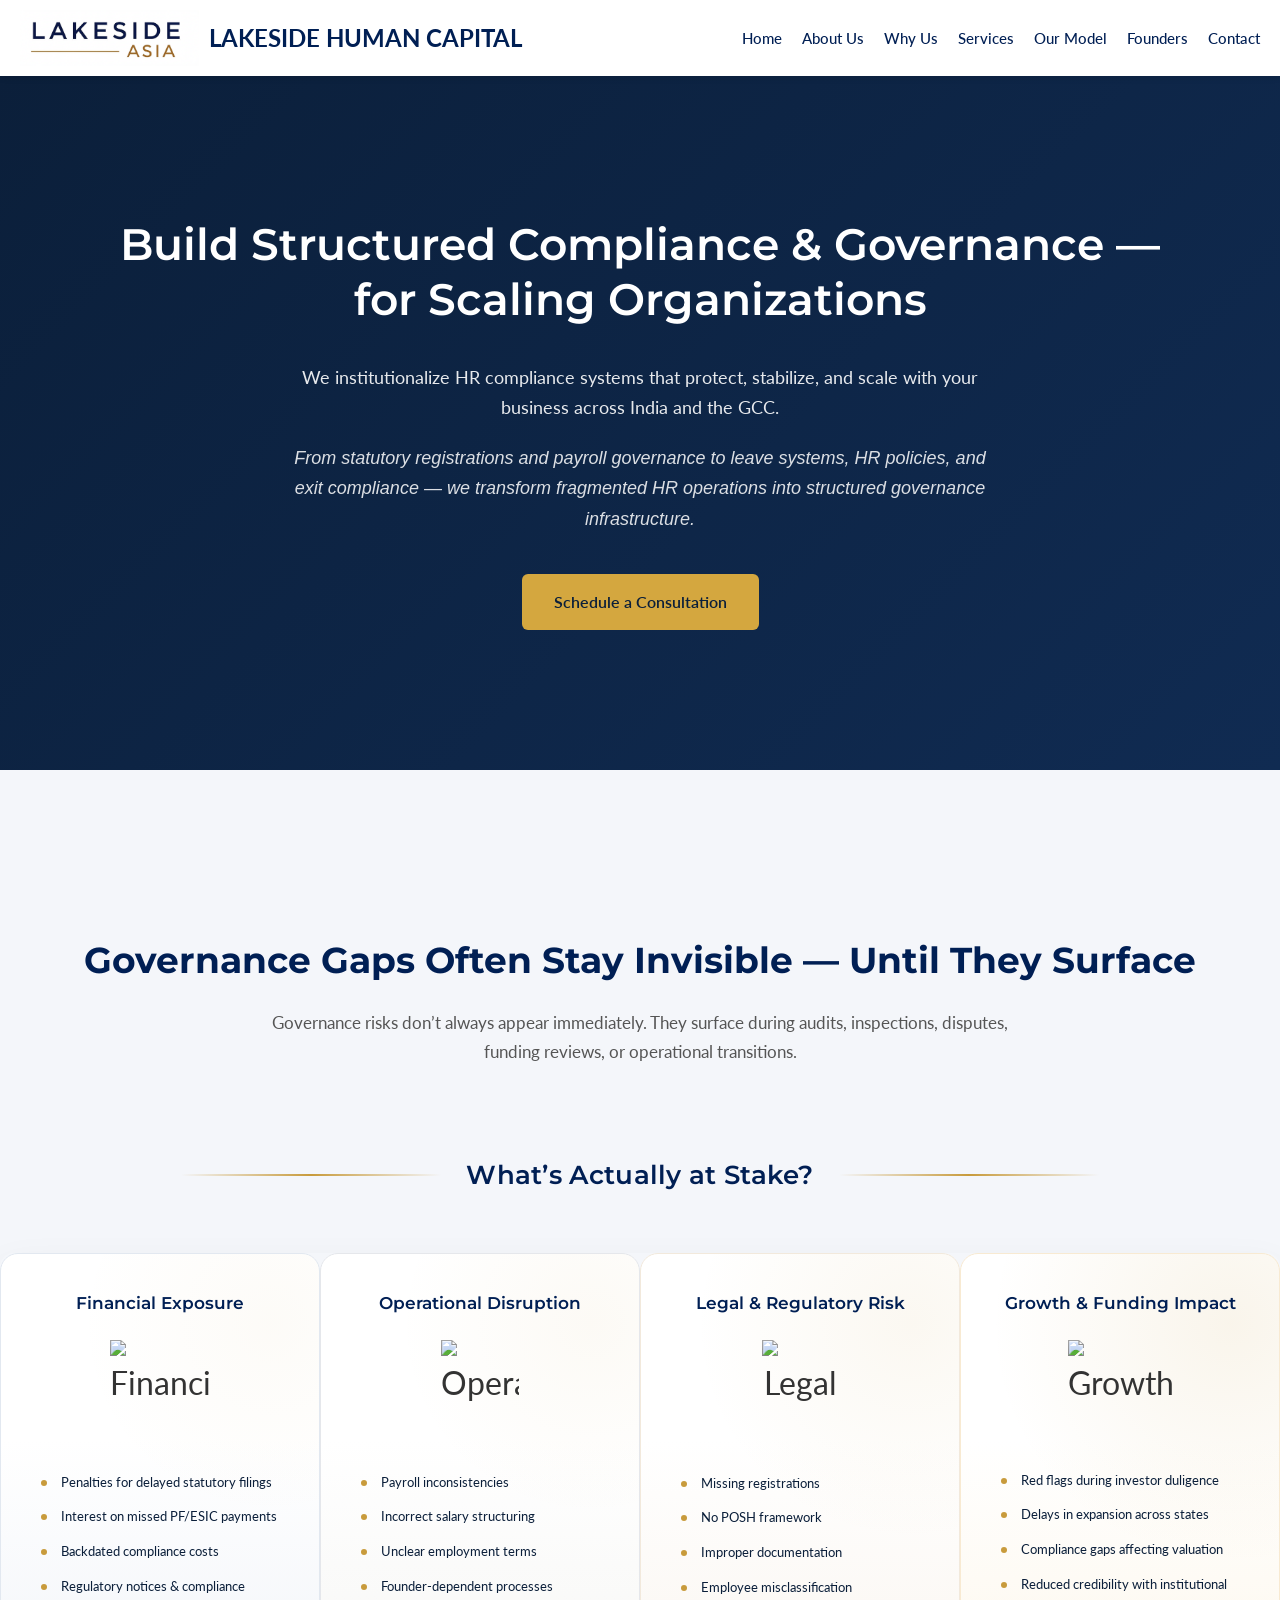
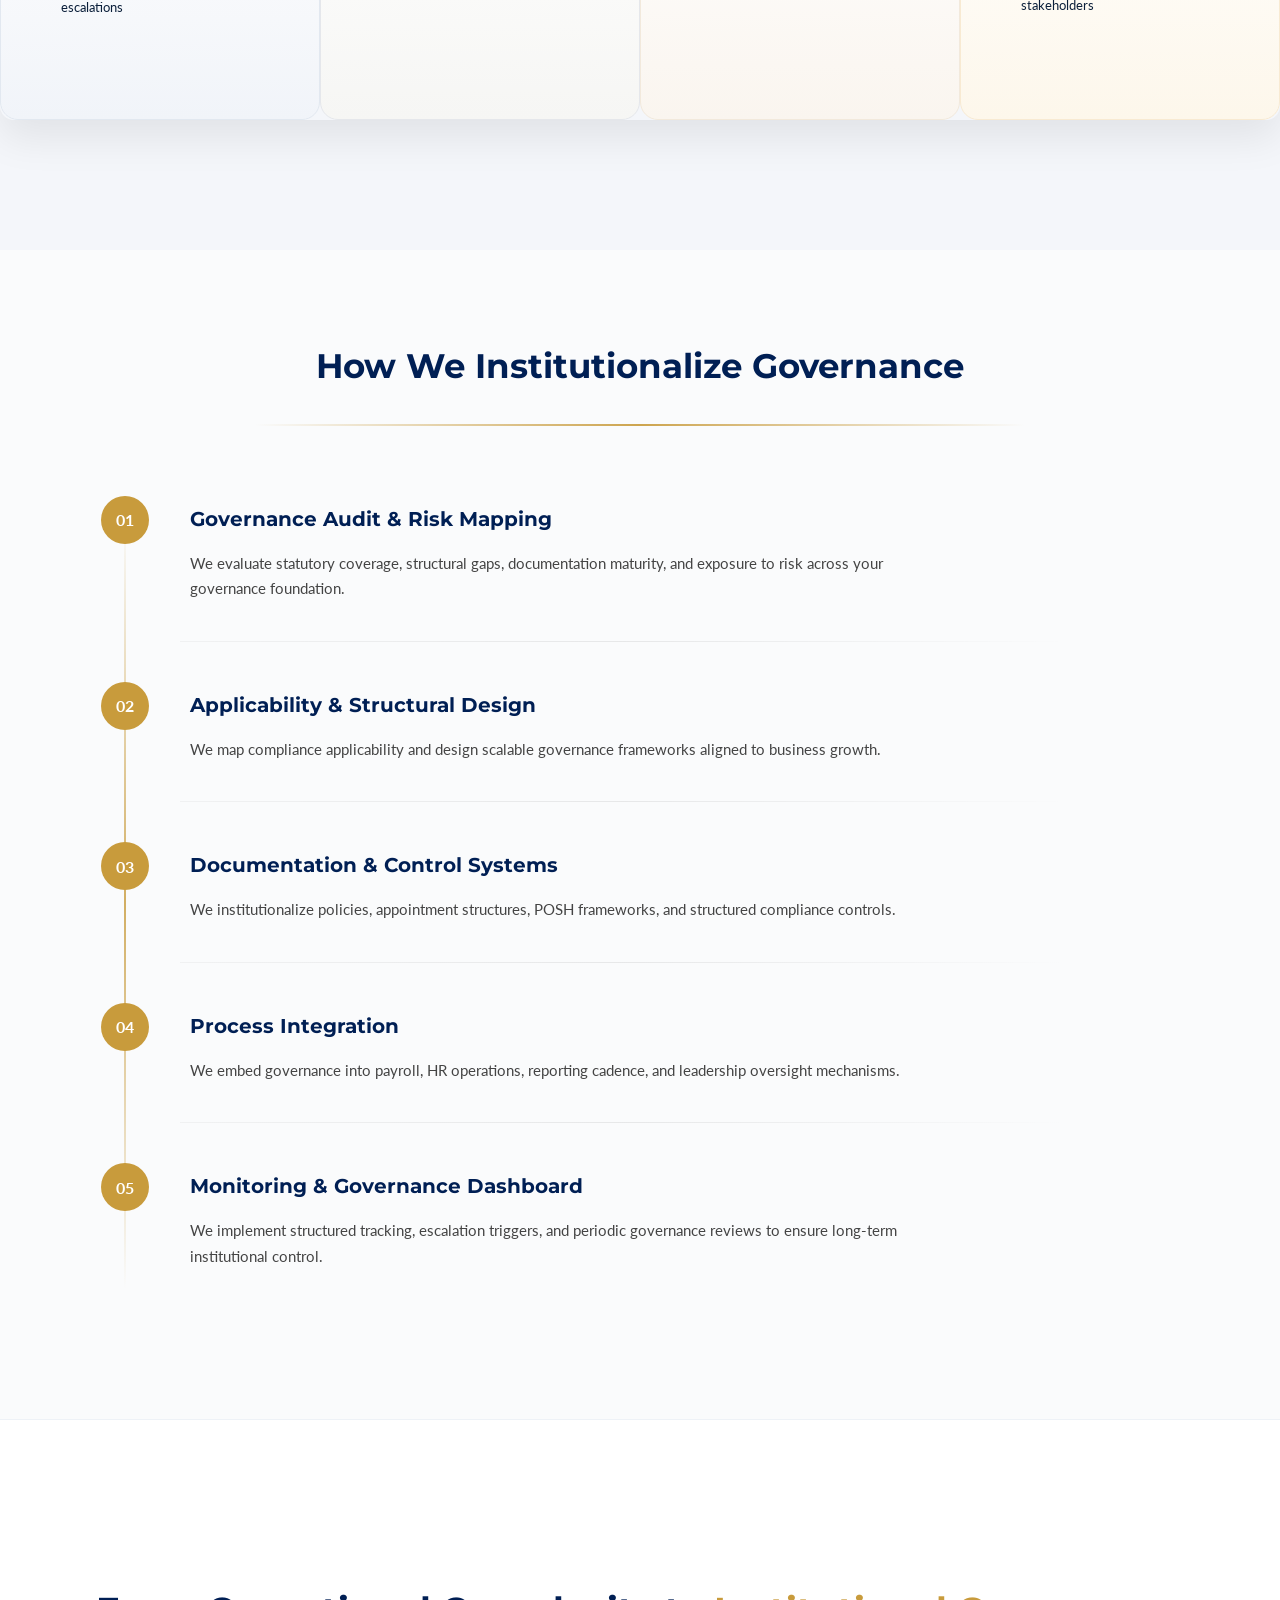
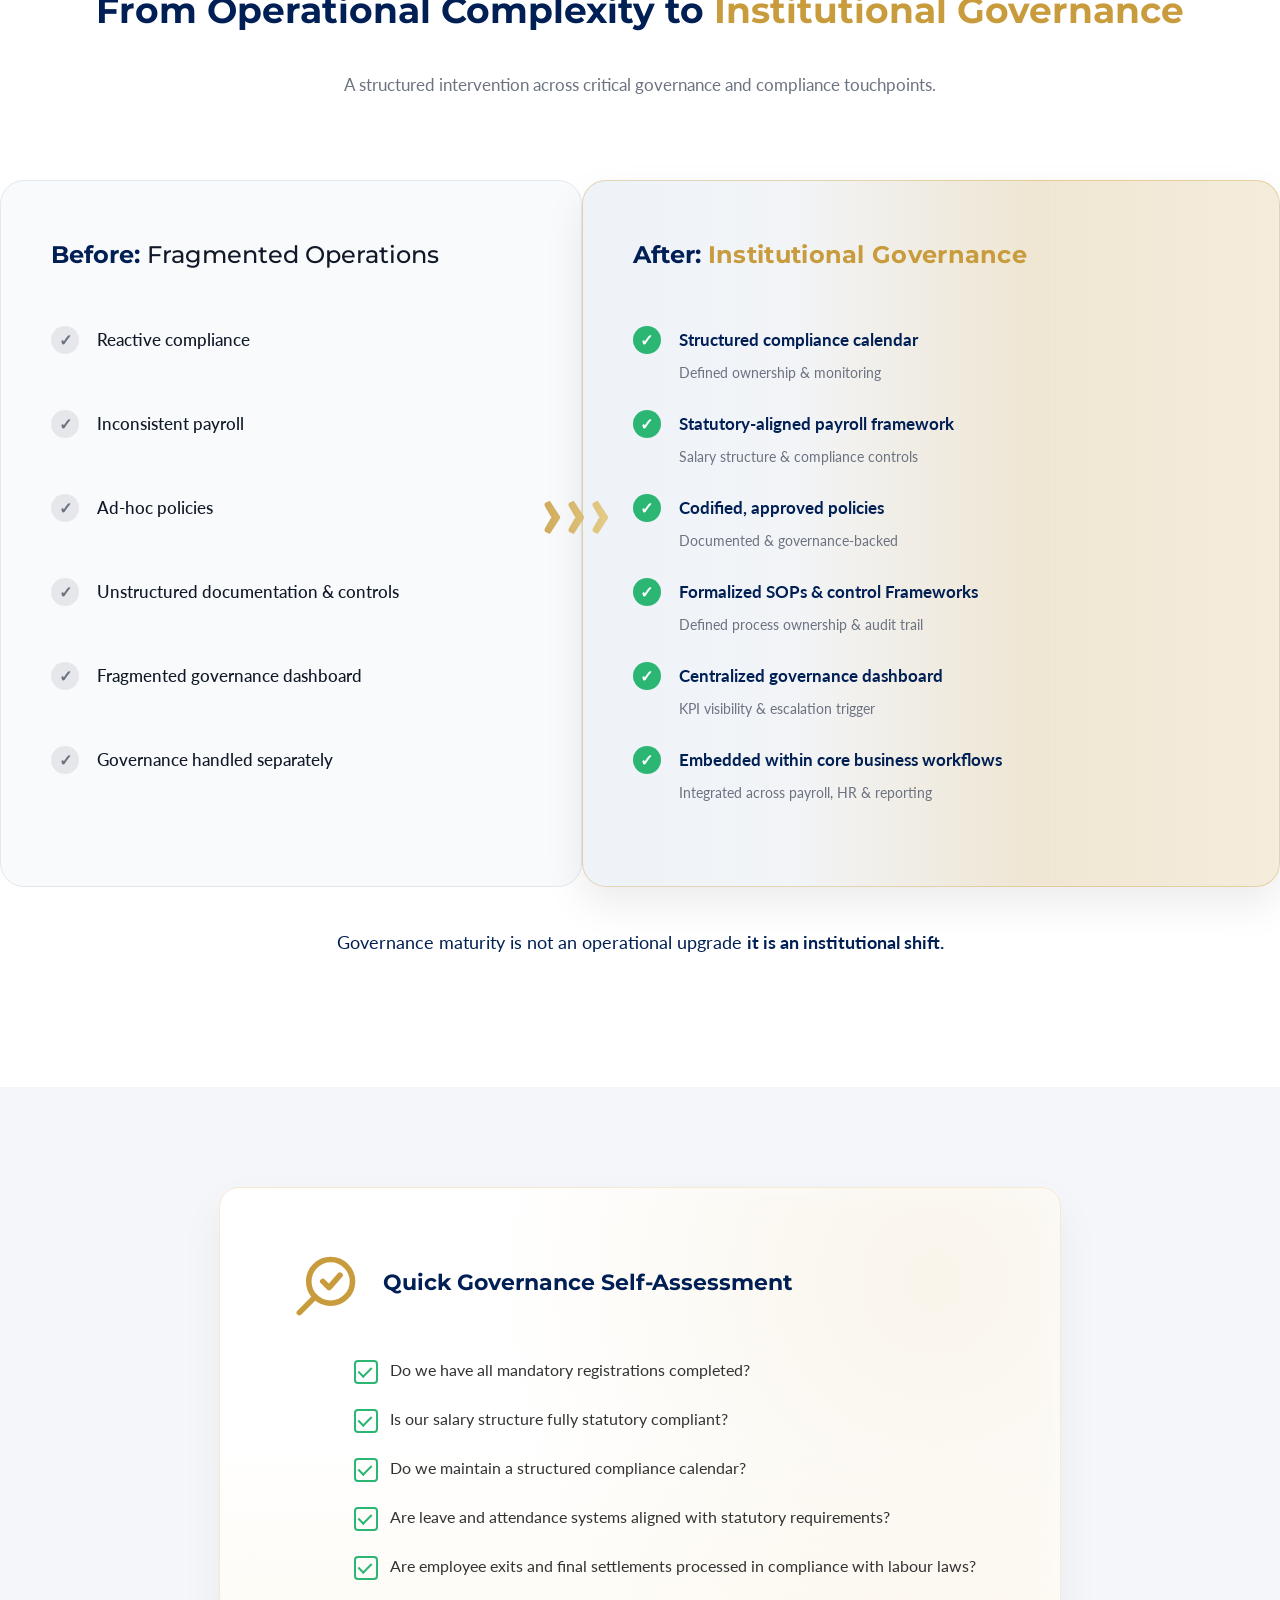
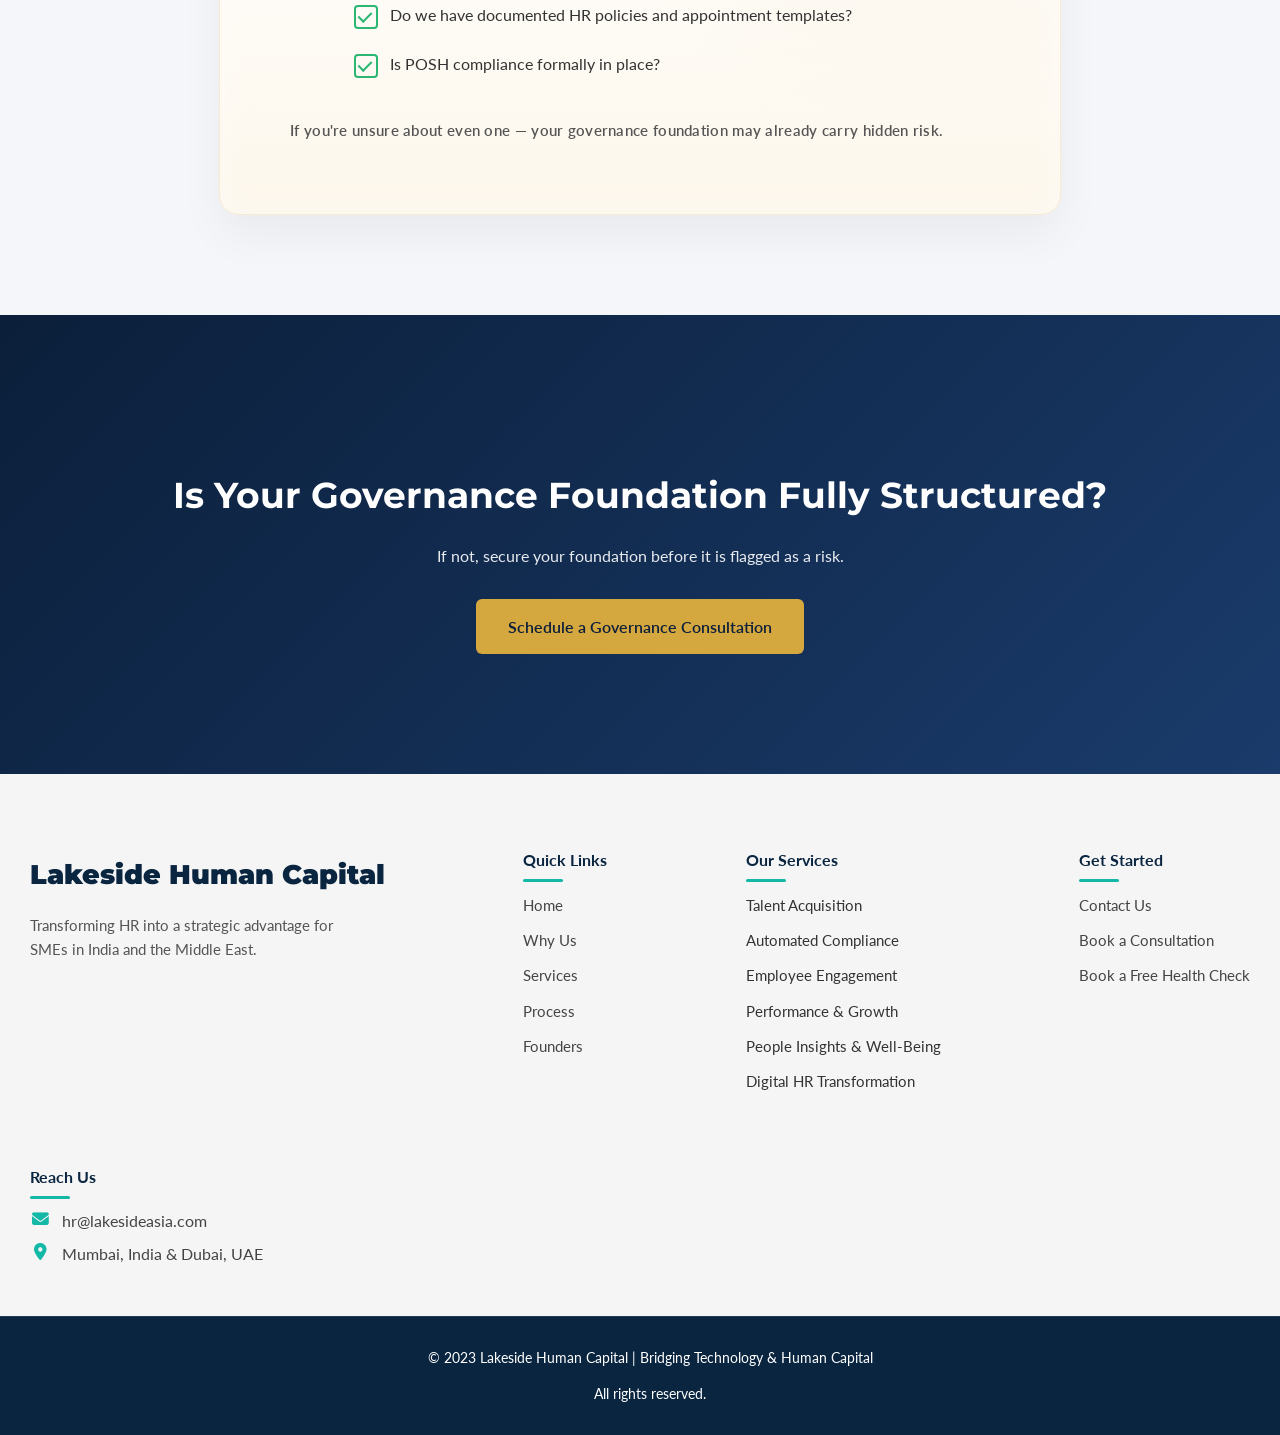
==== commit 5c10a49d: "Update governance.html" ====
--- a/governance.html
+++ b/governance.html
@@ -68,7 +68,7 @@
       We institutionalize HR compliance systems that protect, stabilize, and scale with your business across India and the GCC.
     </p>
 
-    <p class="hero-subtext"> 
+    <p class="hero-clarifier"> 
       From statutory registrations and payroll governance to leave systems, HR policies, and exit compliance — we transform fragmented HR operations into structured governance infrastructure.
       </p>
     <a href="#" class="primary-btn">Schedule a Consultation</a>
--- a/assets/css/style.css
+++ b/assets/css/style.css
@@ -2633,7 +2633,7 @@
 /* ---------- HERO SECTION ---------- */
 
 .governance-hero {
-  padding: 140px 0;
+  padding: 110px 0 140px;
   background: linear-gradient(135deg, #0b1f3a, #102b52);
   color: #ffffff;
   text-align: center;
@@ -2642,14 +2642,25 @@
 .governance-hero h1 {
   font-size: 44px;
   font-weight: 600;
-  margin-bottom: 20px;
+  margin-bottom: 35px;
+  line-height: 1.25;
 }
 
 .governance-hero .hero-subtext {
   font-size: 18px;
   opacity: 0.9;
   max-width: 720px;
-  margin: 0 auto 30px;
+  margin: 0 auto 20px;
+  line-height: 1.7;  
+}
+
+.governance-hero .hero-clarifier {
+  font-size: 18px;
+  max-width: 720px;
+  margin: 0 auto 40px;
+  font-style: italic;     /* italic as requested */
+  opacity: 0.85;
+  line-height: 1.7;
 }
 
 .governance-hero .primary-btn {
